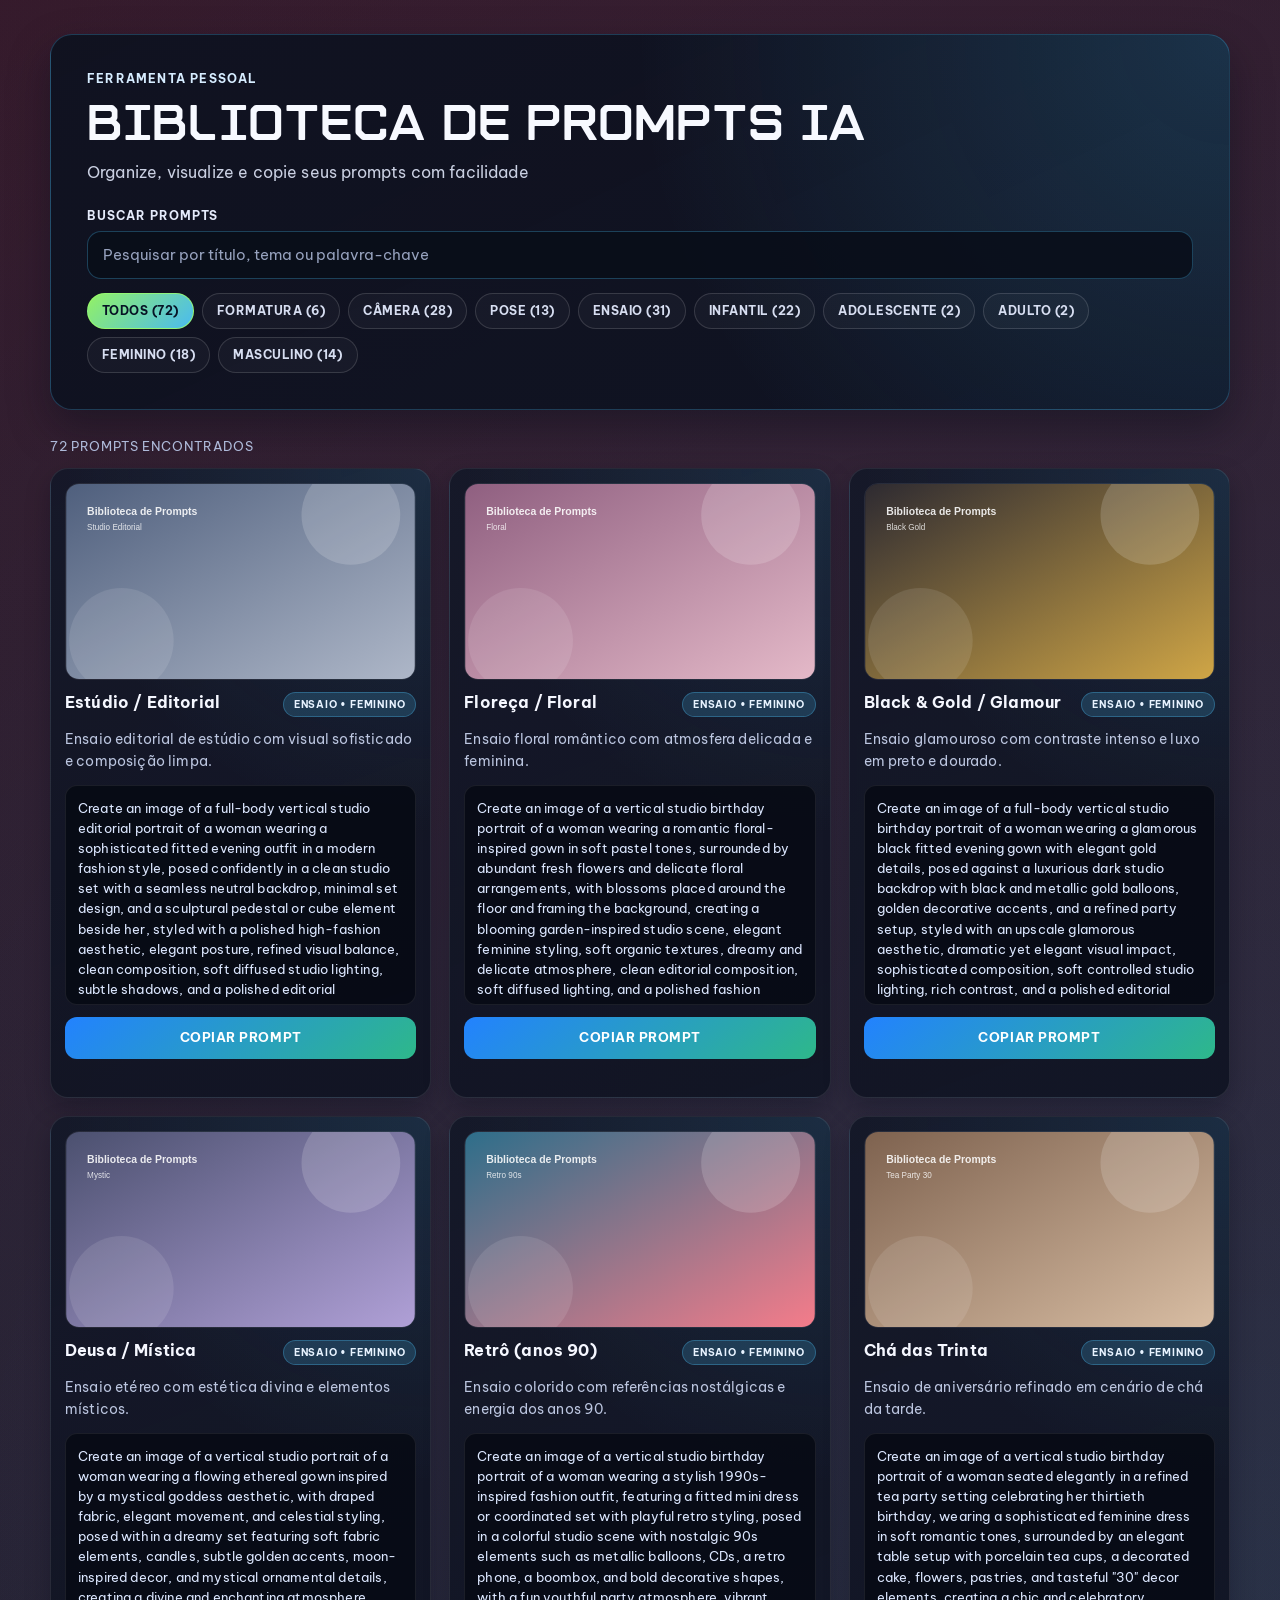
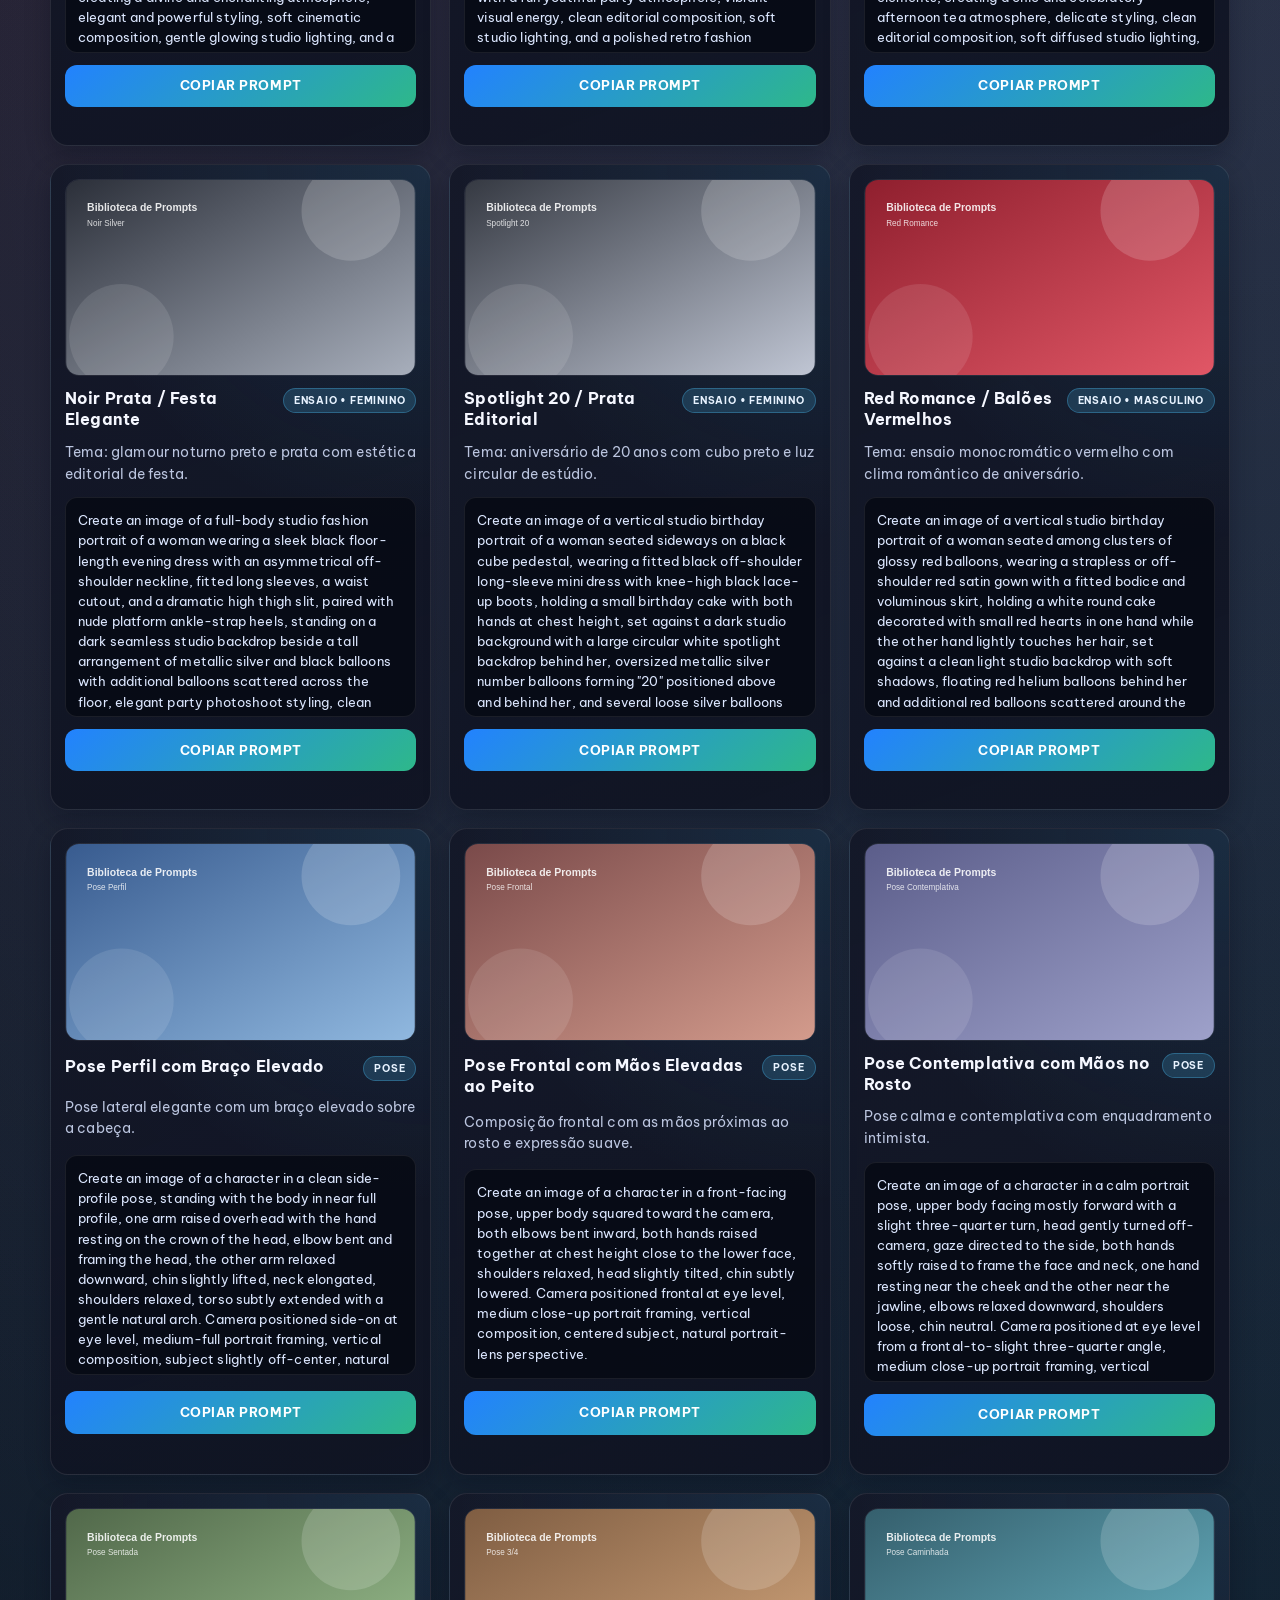
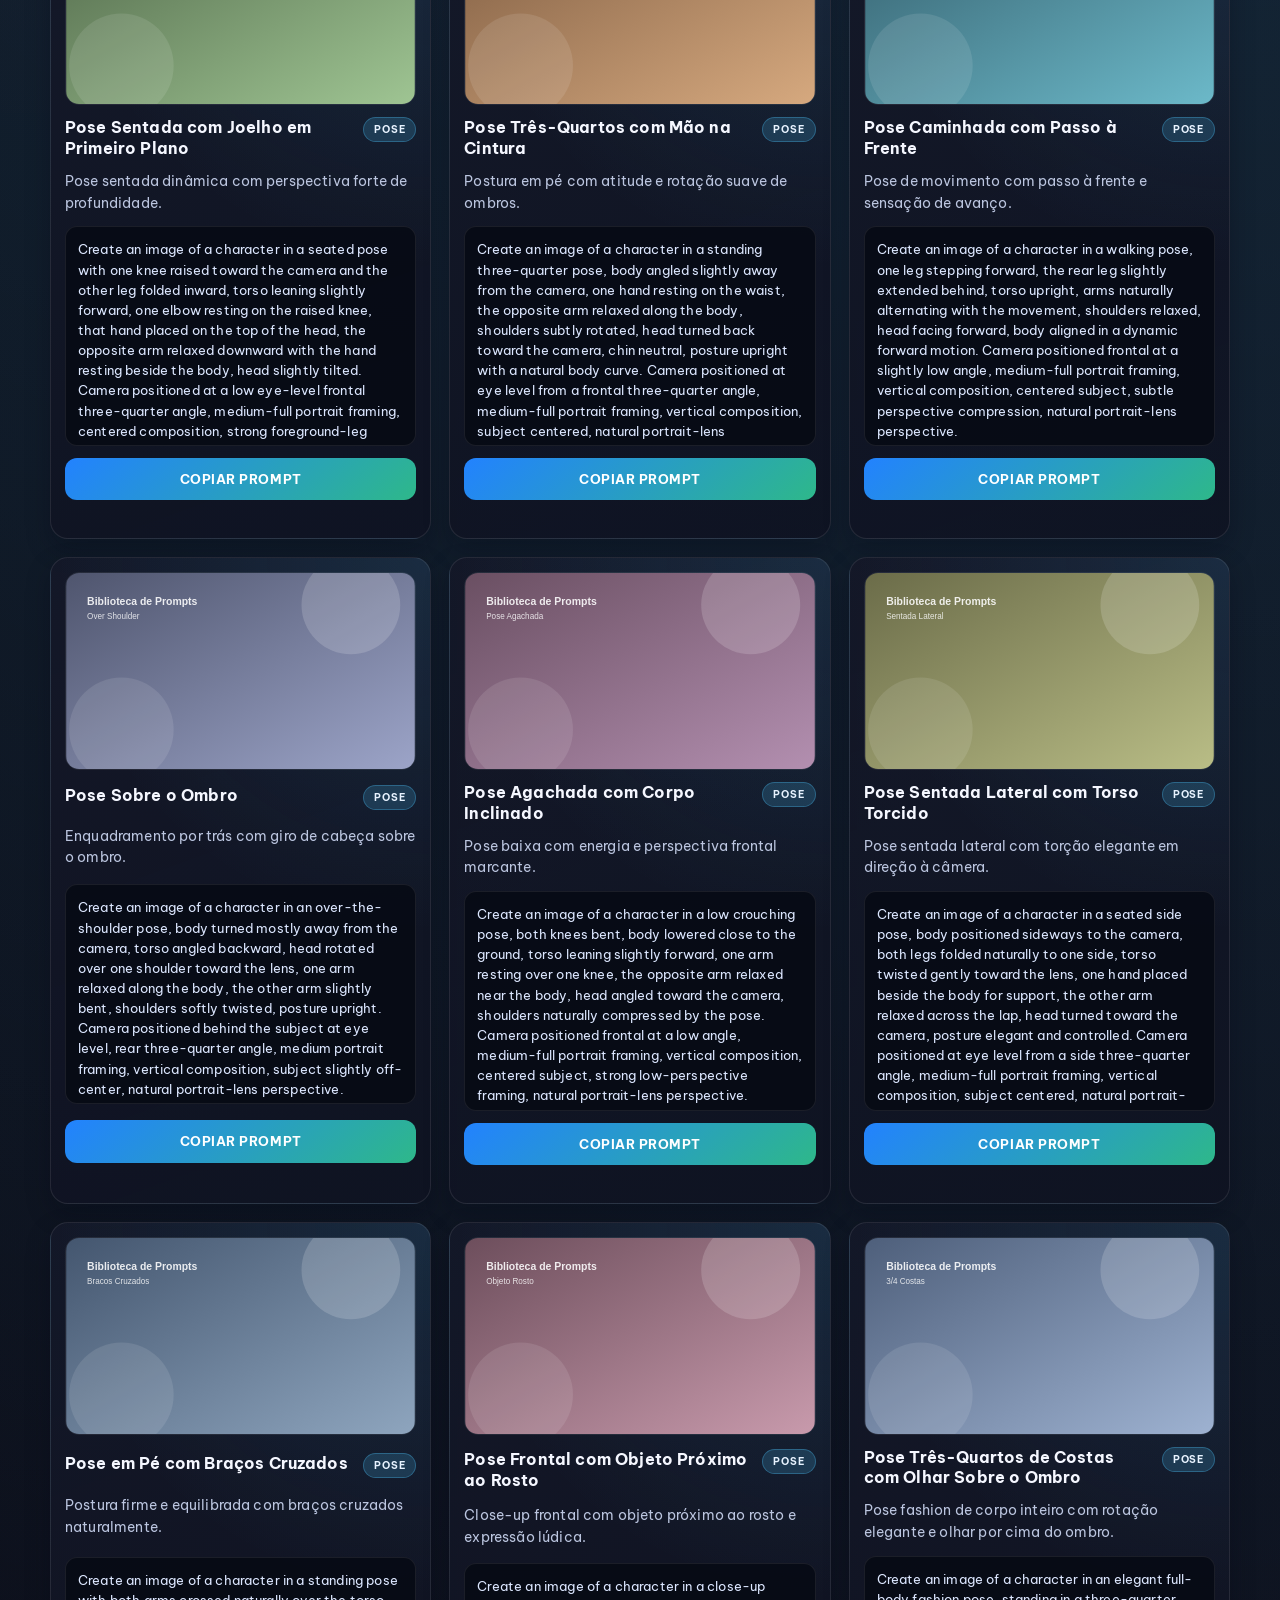
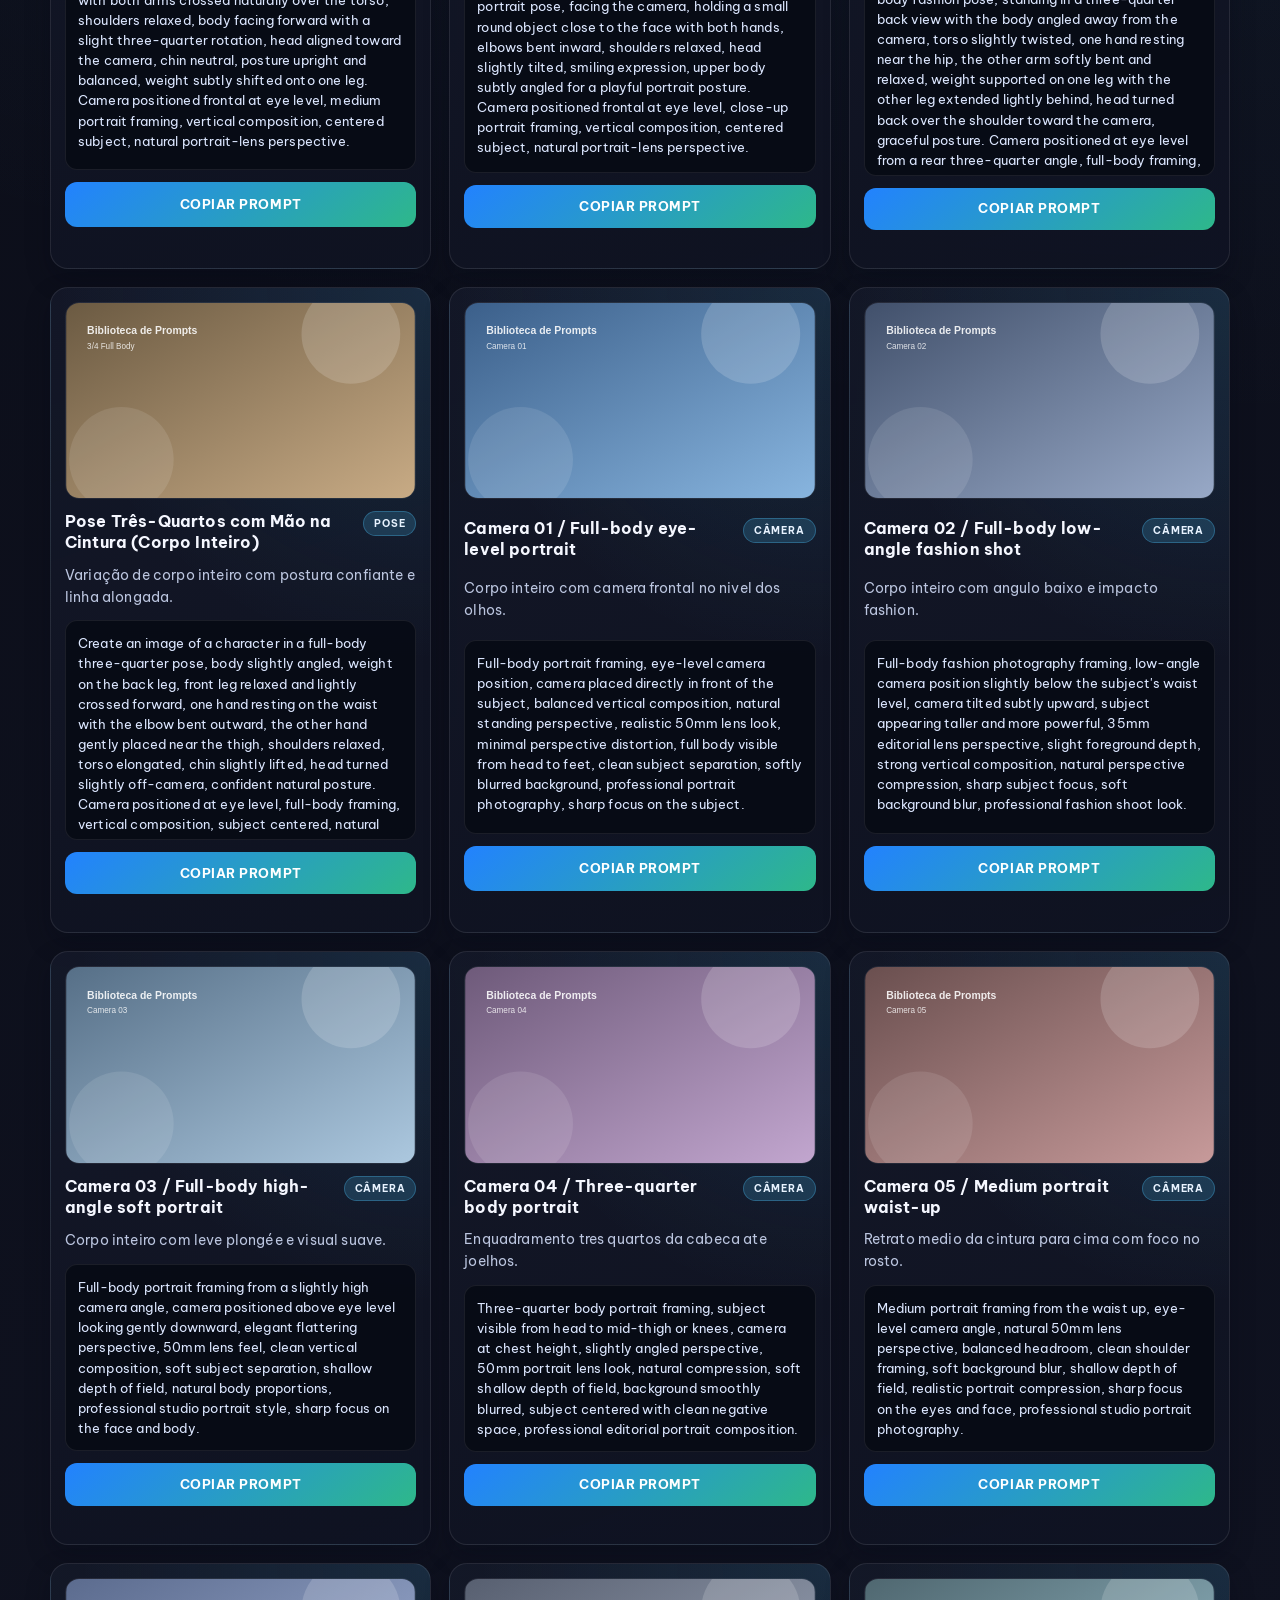
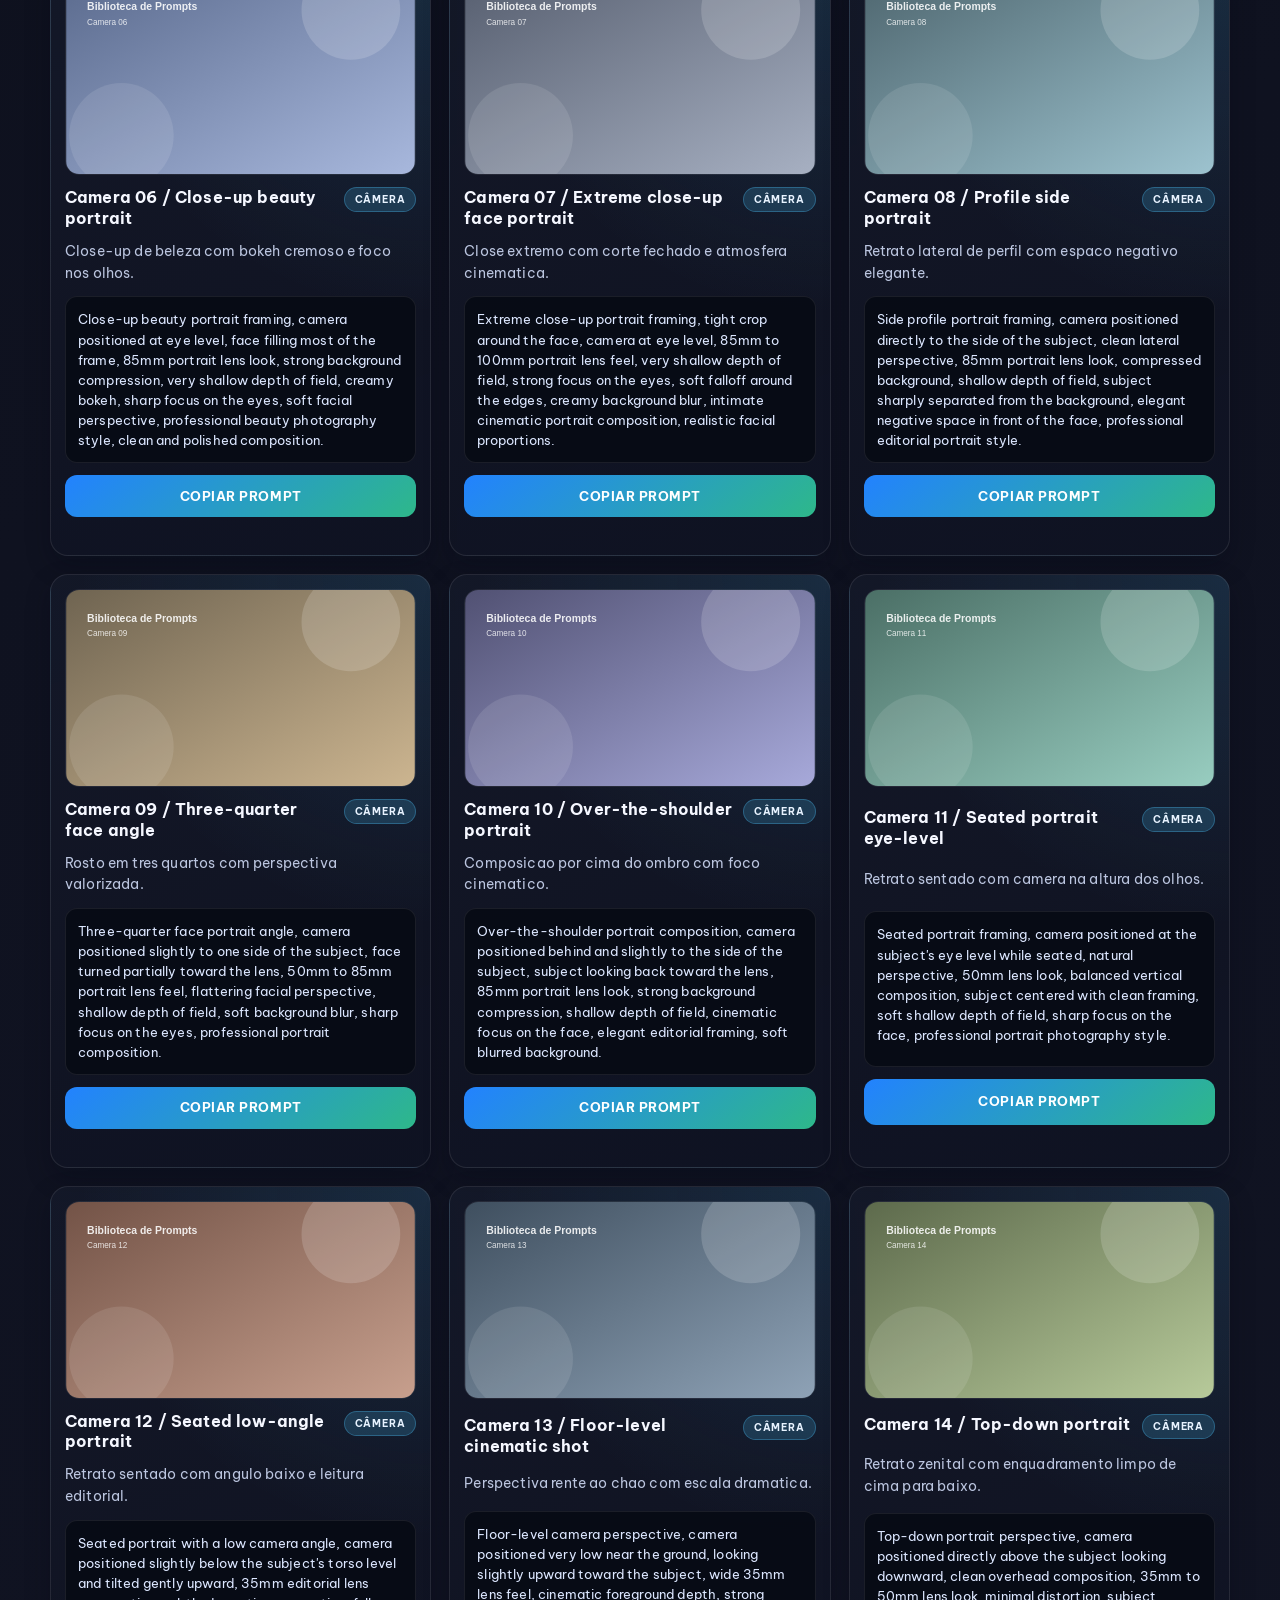
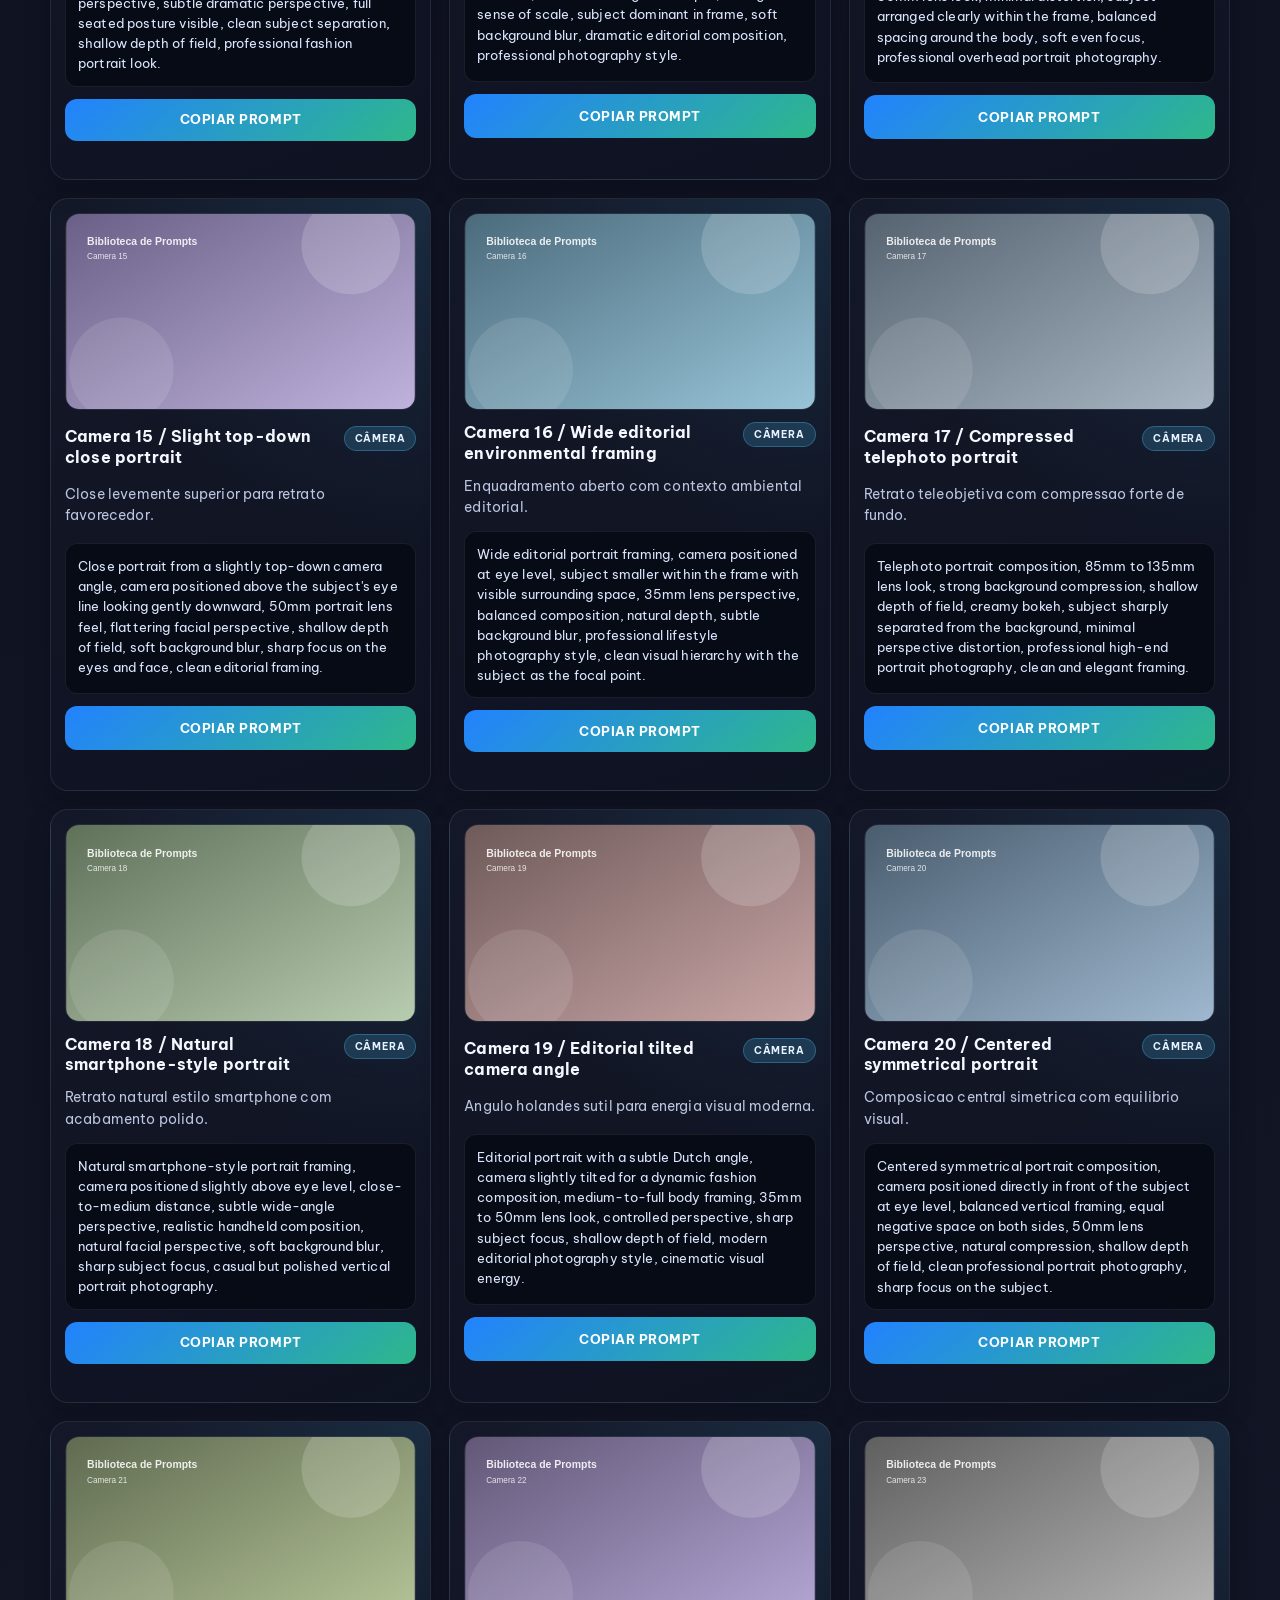
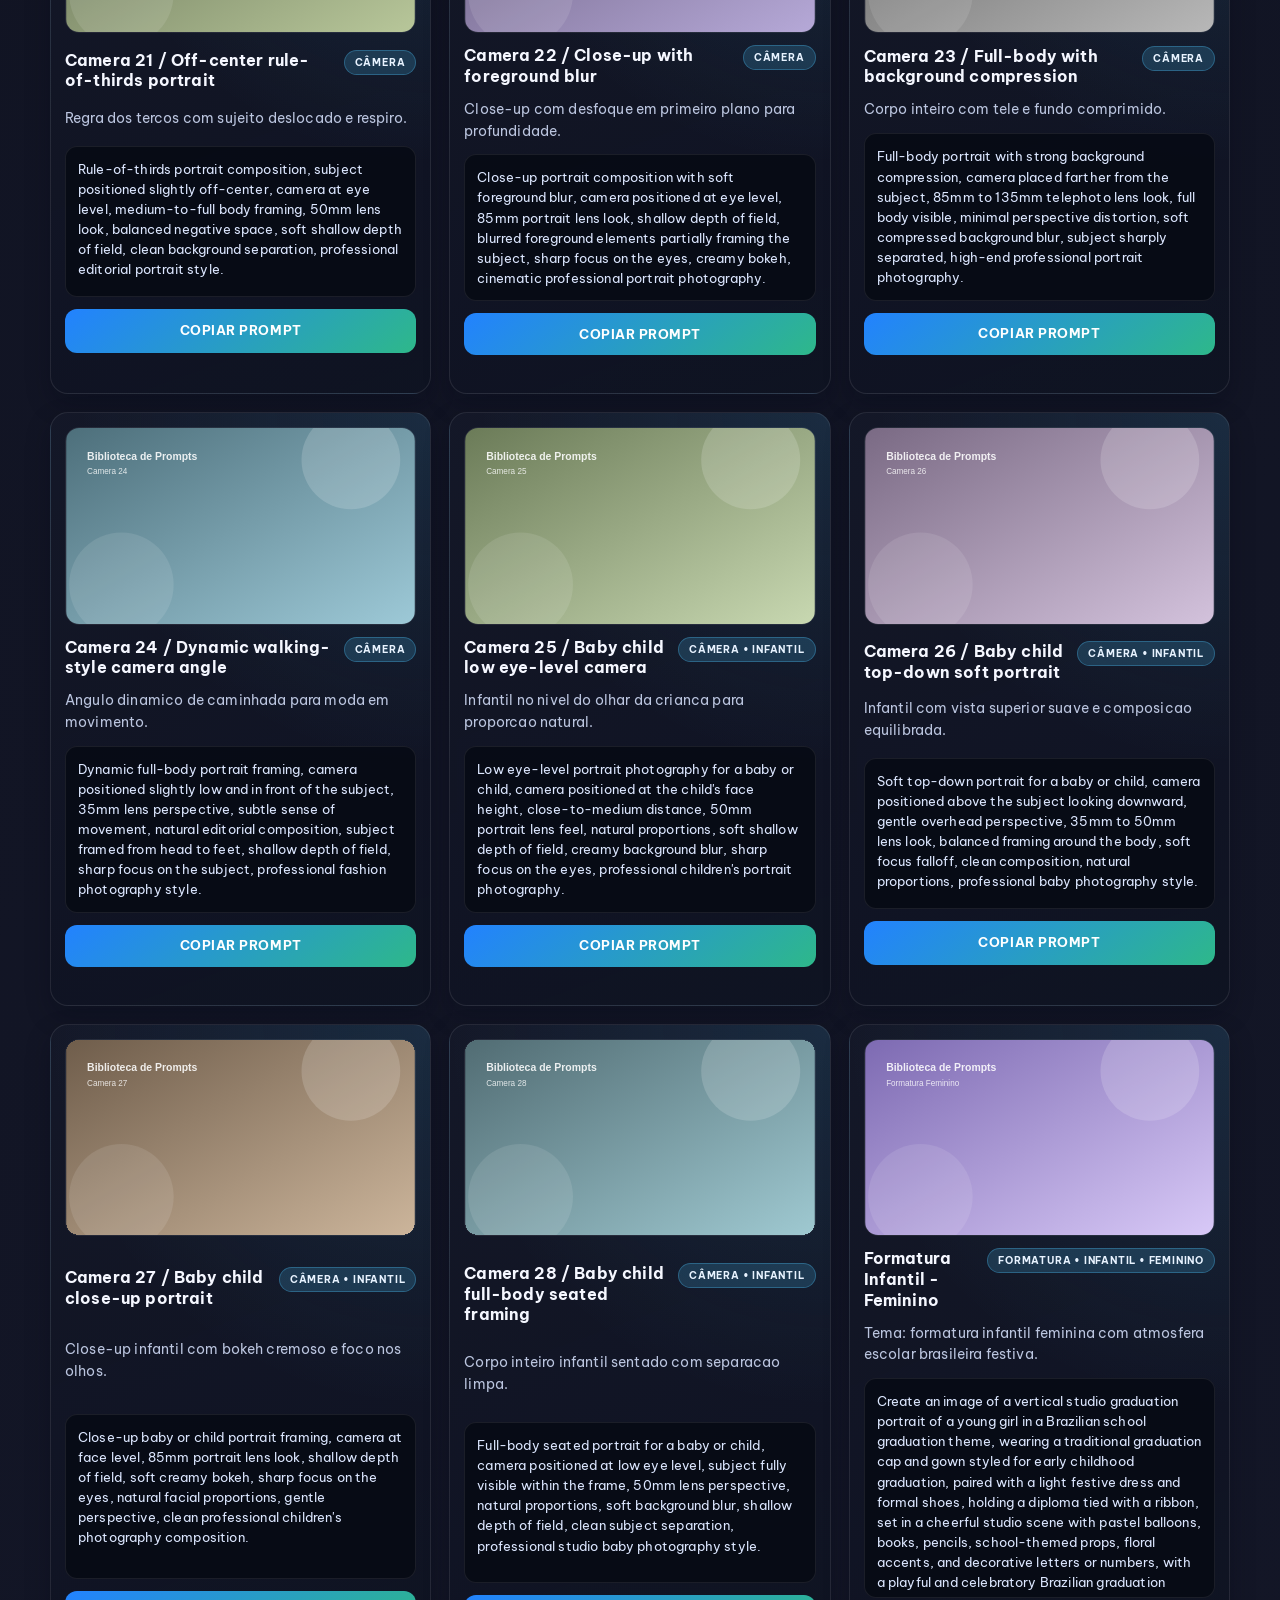
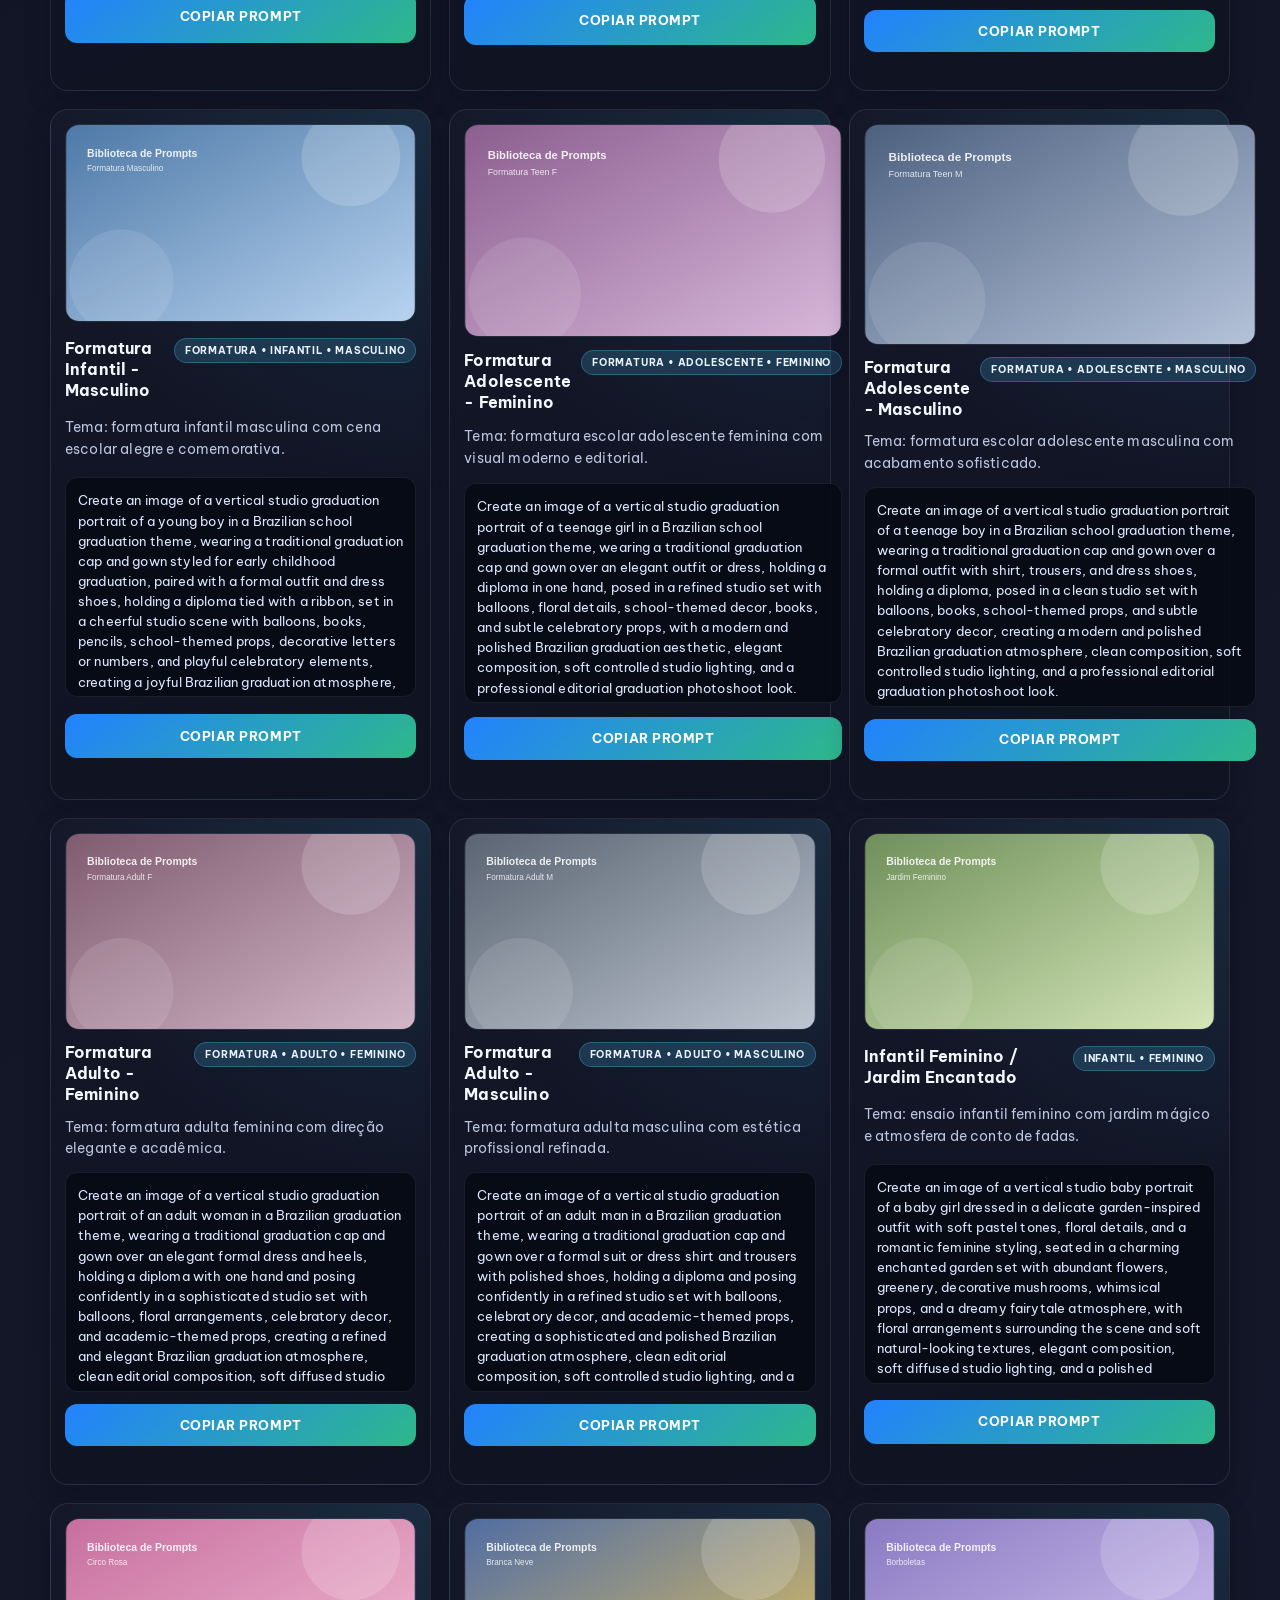
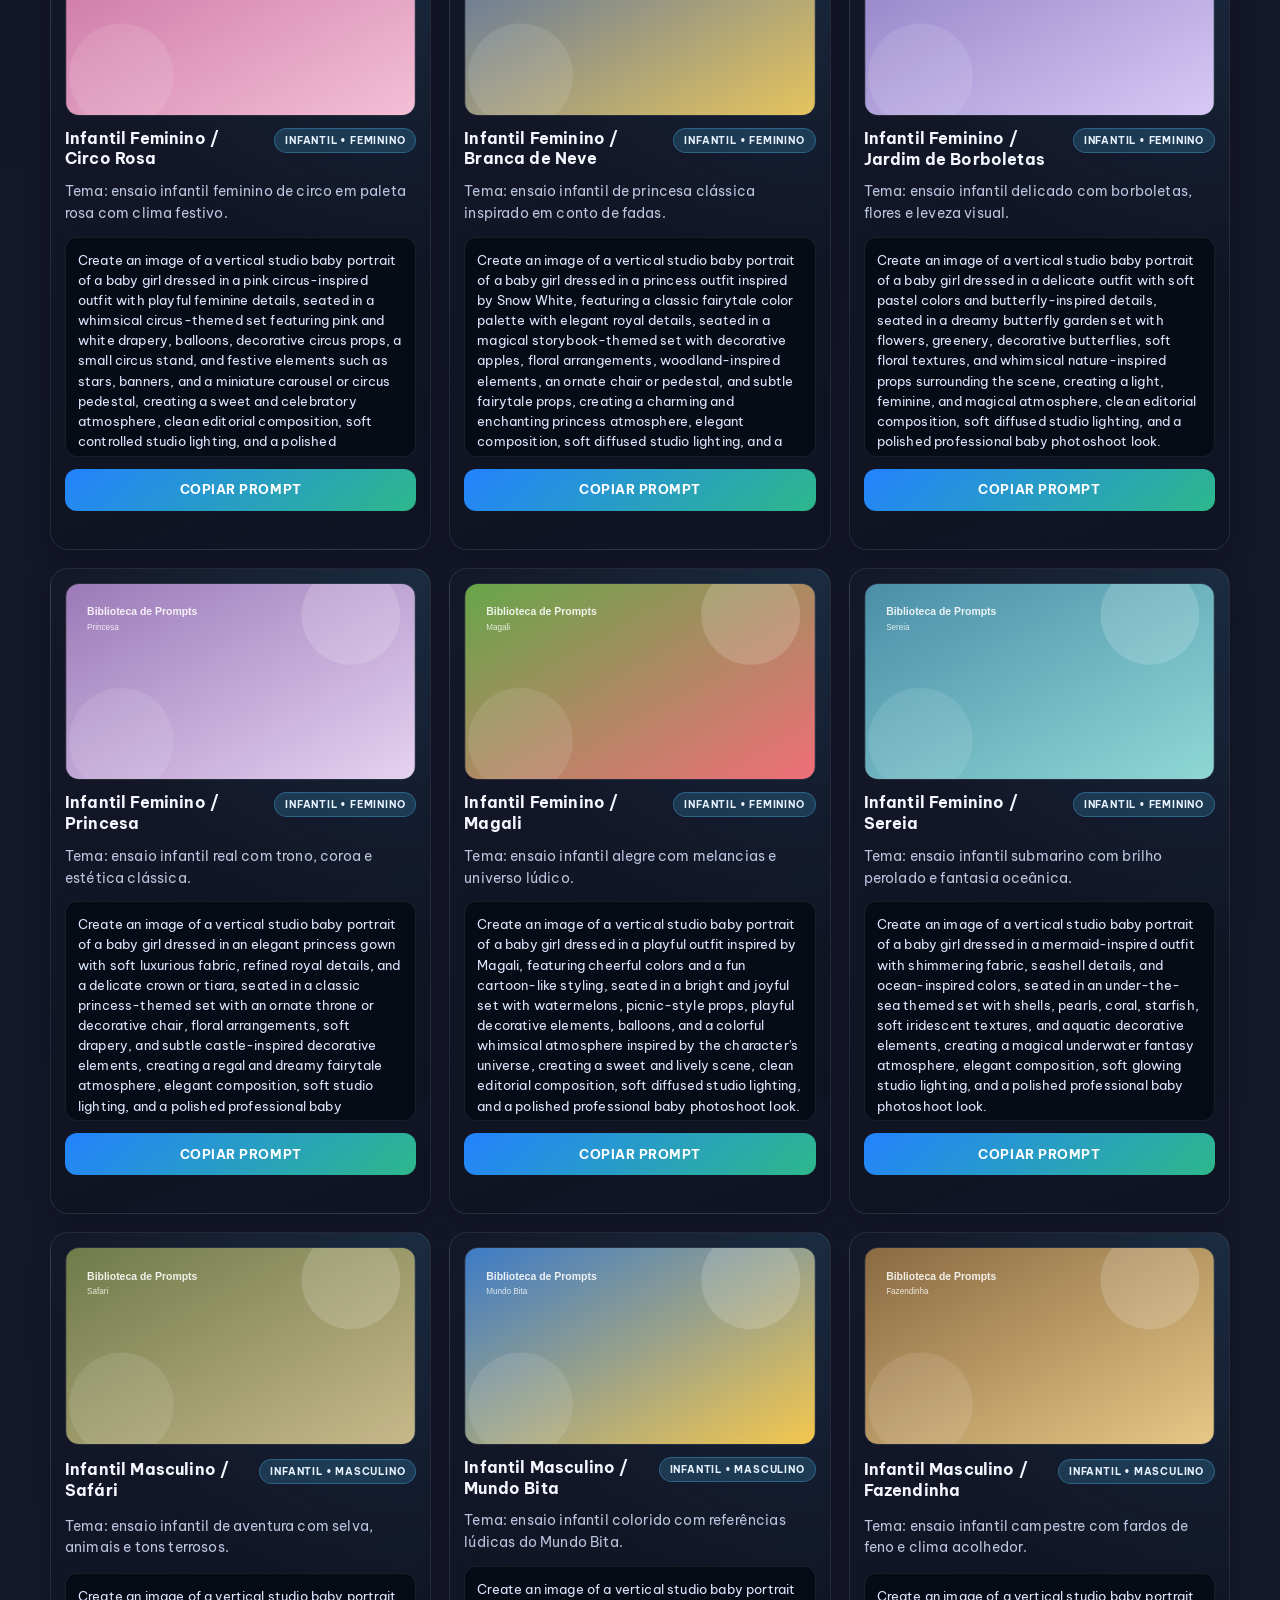
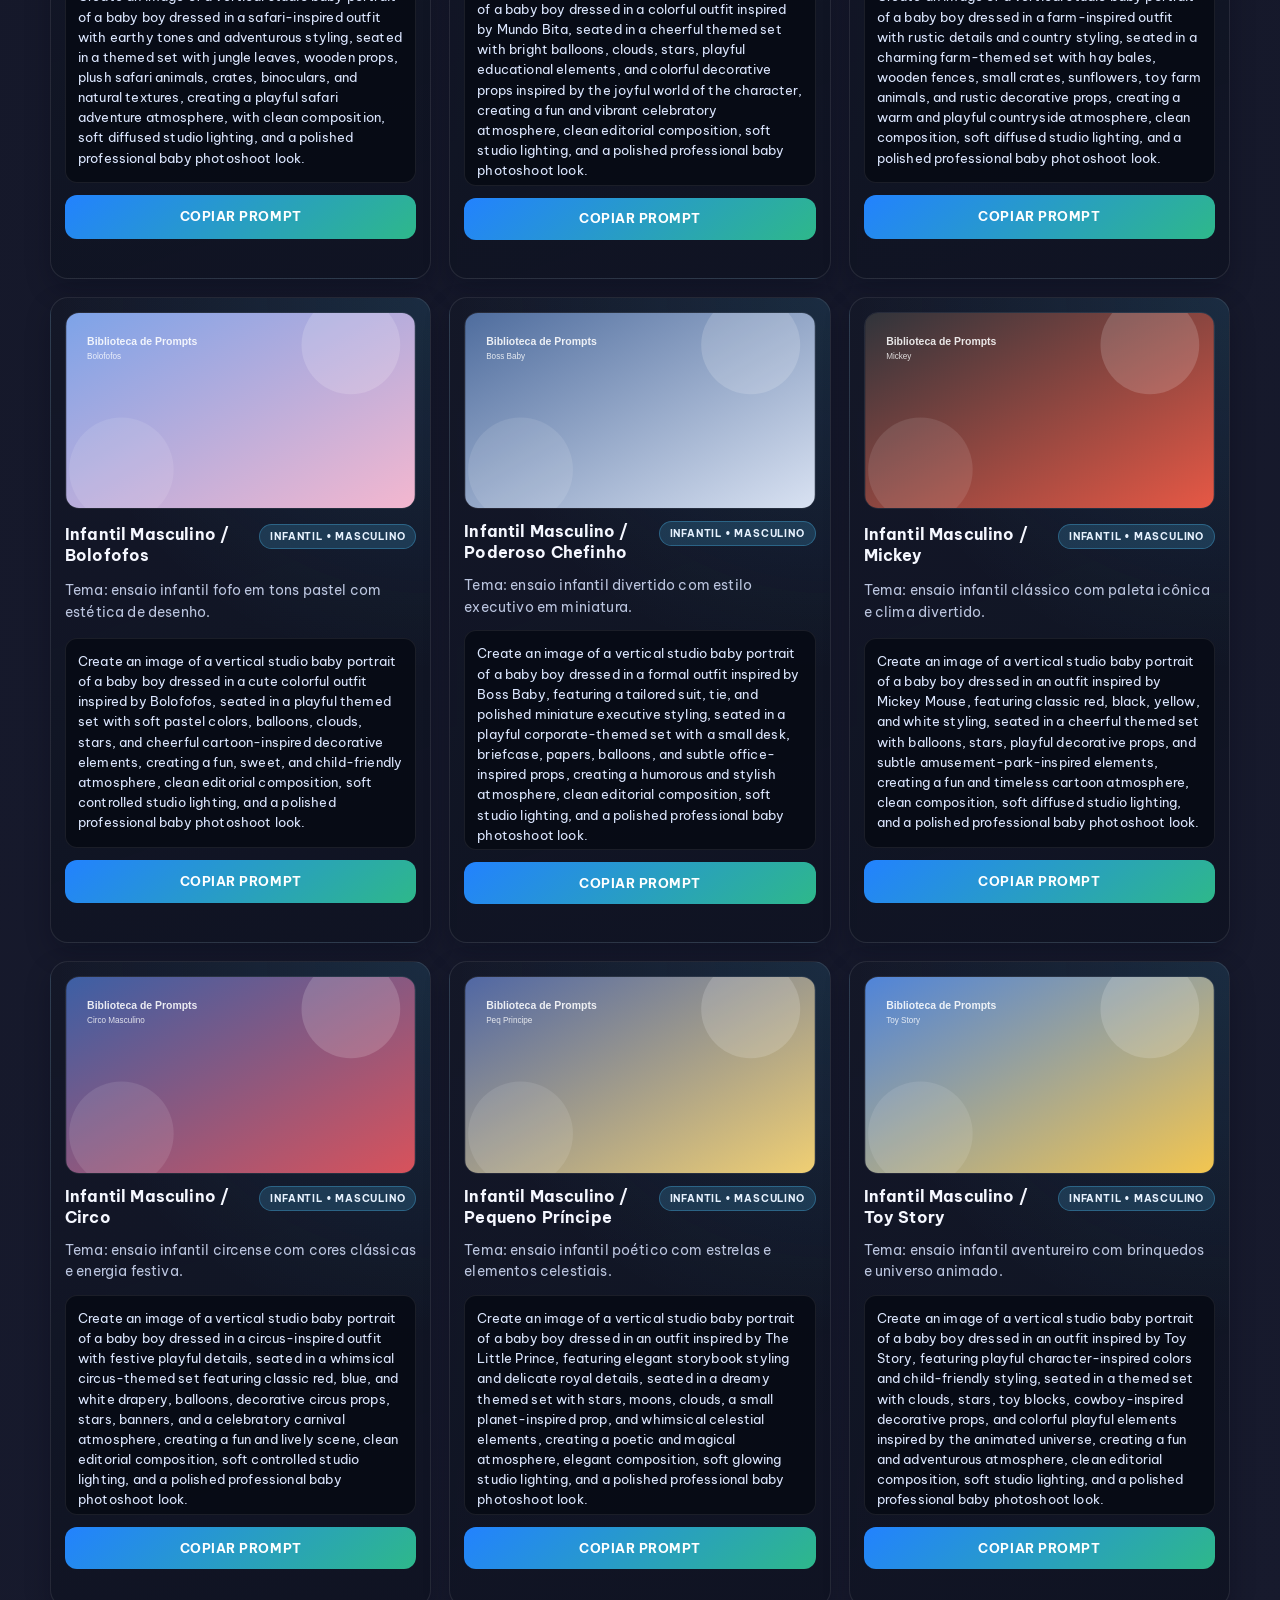
==== biblioteca-prompts.html @ 22a12150 "Atualização do site" ====
﻿<!doctype html>
<html lang="pt-BR">
<head>
  <meta charset="utf-8">
  <meta name="viewport" content="width=device-width, initial-scale=1">
  <title>Biblioteca de Prompts IA</title>
  <meta
    name="description"
    content="Biblioteca pessoal para organizar, visualizar e copiar prompts de IA com busca e filtros por tema.">
  <link rel="stylesheet" href="./assets/css/styles.css">
  <link rel="stylesheet" href="./assets/css/prompts-library.css">
</head>
<body>
  <div class="page-noise" aria-hidden="true"></div>

  <main class="prompt-library-page">
    <header class="prompt-library-hero" aria-labelledby="library-title">
      <p class="prompt-library-kicker">Ferramenta Pessoal</p>
      <h1 id="library-title">Biblioteca de Prompts IA</h1>
      <p class="prompt-library-subtitle">Organize, visualize e copie seus prompts com facilidade</p>

      <div class="prompt-library-toolbar" role="search">
        <label for="promptSearch" class="prompt-search-field">
          <span class="prompt-search-label">Buscar prompts</span>
          <input
            id="promptSearch"
            name="promptSearch"
            type="search"
            placeholder="Pesquisar por título, tema ou palavra-chave"
            autocomplete="off">
        </label>

        <div class="prompt-filter-group" id="promptFilters" aria-label="Filtros por tema"></div>
      </div>
    </header>

    <section class="prompt-library-content" aria-live="polite">
      <div class="prompt-library-meta">
        <p id="promptCount" class="prompt-count">0 prompts encontrados</p>
      </div>

      <div class="prompt-grid" id="promptGrid"></div>

      <div id="emptyState" class="prompt-empty" hidden>
        <h2>Nenhum prompt encontrado</h2>
        <p>Tente outro termo de busca ou selecione um tema diferente.</p>
      </div>
    </section>
  </main>

  <script src="./assets/js/prompts-library.js" defer></script>
</body>
</html>
---- assets/css/styles.css ----
﻿@font-face {
  font-family: "Underwave";
  src: url("../fonts/3ebfaf1c4dcf4f3b0255.3a56dbb96ab7.ttf") format("truetype");
  font-display: swap;
}

@font-face {
  font-family: "Be Vietnam Pro";
  src: url("../fonts/b21a8376d942833de6fc.91f7ad7162e8.woff2") format("woff2");
  font-weight: 400;
  font-style: normal;
  font-display: swap;
}

@font-face {
  font-family: "Be Vietnam Pro";
  src: url("../fonts/067e5dad13c9184c2ba1.c0d25ced7cb5.woff2") format("woff2");
  font-weight: 700;
  font-style: normal;
  font-display: swap;
}

:root {
  --bg-0: #06070d;
  --bg-1: #0f1220;
  --bg-2: #171a2d;
  --hero-overlay-solid: #171a2d;
  --surface: #121522;
  --surface-soft: #1b2033;
  --line: #2a2f45;
  --text: #f2f3fb;
  --text-soft: #c0c4d7;
  --brand: #fa1e4e;
  --brand-soft: #ff5f86;
  --brand-deep: #b40f36;
  --accent-cyan: #4ec5ff;
  --accent-lime: #9cff6a;
  --radius-sm: 10px;
  --radius-md: 14px;
  --radius-lg: 20px;
  --space-1: 8px;
  --space-2: 12px;
  --space-3: 16px;
  --space-4: 24px;
  --space-5: 32px;
  --space-6: 48px;
  --space-7: 64px;
  --shadow-brand: 0 0 24px rgba(250, 30, 78, 0.25);
  --shadow-soft: 0 8px 28px rgba(0, 0, 0, 0.3);
  --shadow-card: 0 12px 28px rgba(3, 6, 18, 0.34);
  --container-max: 1120px;
  --container-padding-inline: clamp(16px, 3.8vw, 32px);
  --hero-spin-scale: 1.179;
  --hero-screen-opacity: 0.88;
}

*,
*::before,
*::after {
  box-sizing: border-box;
}

html,
body {
  margin: 0;
  padding: 0;
  min-height: 100%;
}

body {
  font-family: "Be Vietnam Pro", sans-serif;
  color: var(--text);
  background:
    radial-gradient(circle at 8% -10%, rgba(250, 30, 78, 0.25), transparent 28%),
    radial-gradient(circle at 95% 10%, rgba(78, 197, 255, 0.22), transparent 25%),
    linear-gradient(160deg, var(--bg-0), var(--bg-1) 42%, var(--bg-2));
  letter-spacing: 0.01em;
  overflow-x: clip;
}

img {
  display: block;
  max-width: 100%;
  height: auto;
}

.page-noise {
  position: fixed;
  inset: 0;
  pointer-events: none;
  background-image: radial-gradient(rgba(255, 255, 255, 0.06) 0.75px, transparent 0.75px);
  background-size: 3px 3px;
  opacity: 0.08;
  z-index: -1;
}

.lp-page {
  width: min(var(--container-max), calc(100% - (var(--container-padding-inline) * 2)));
  margin: 0 auto;
  padding: var(--space-4) 0 var(--space-7);
}

.motion-section {
  position: relative;
  margin-top: var(--space-4);
  min-height: min(100svh, 880px);
  padding-inline: clamp(20px, 2.8vw, 30px);
  padding-bottom: clamp(20px, 2.8vw, 30px);
  padding-top: clamp(34px, 4.6vw, 54px);
  border: 1px solid var(--line);
  border-radius: var(--radius-lg);
  overflow: clip;
}

.motion-section.is-scene-active,
.motion-section.is-scene-near {
  will-change: transform, opacity;
}

.lp-section-pain.is-scene-active .pain-card,
.lp-section-pain.is-scene-near .pain-card,
.lp-section-promise.is-scene-active .promise-card,
.lp-section-promise.is-scene-near .promise-card {
  will-change: transform, opacity;
}

.lp-hero {
  margin-top: clamp(14px, 2.2vw, 24px);
  padding-top: clamp(28px, 4.2vw, 56px);
  padding-bottom: clamp(8px, 1.4vw, 16px);
  background: #000;
  border-color: rgba(78, 197, 255, 0.24);
  box-shadow: var(--shadow-soft);
  isolation: isolate;
}

.hero-bg-layer,
.hero-overlay-layer {
  position: absolute;
  inset: 0;
  border-radius: inherit;
}

.hero-bg-layer {
  z-index: 1;
  display: flex;
  align-items: center;
  justify-content: flex-end;
  padding-right: 0;
  overflow: hidden;
}

.hero-overlay-layer {
  z-index: 2;
  pointer-events: none;
  background: linear-gradient(
    90deg,
    var(--hero-overlay-solid) 0%,
    rgba(23, 26, 45, 0.96) 21%,
    rgba(23, 26, 45, 0.8) 43%,
    rgba(23, 26, 45, 0.46) 66%,
    rgba(23, 26, 45, 0) 100%
  );
}

/* Seção 2 sem "container quadrado": usa apenas o fundo global da página */
.lp-section-pain {
  --pain-content-max: 980px;
  margin-top: clamp(12px, 1.8vw, 20px);
  border: 0;
  border-radius: 0;
  background: transparent;
  box-shadow: none;
  overflow: visible;
  min-height: clamp(680px, 96svh, 920px);
  padding-top: clamp(78px, 13.5vh, 164px);
  padding-bottom: clamp(40px, 6.8vh, 84px);
  align-content: center;
  justify-items: center;
  contain: paint;
}

.lp-section-pain .section-head,
.lp-section-pain .pain-grid,
.lp-section-pain .pain-quote,
.lp-section-pain .pain-cta {
  width: min(100%, var(--pain-content-max));
  margin-inline: auto;
}

.lp-section-pain.section-layout {
  gap: clamp(26px, 3.2vw, 42px);
}

.lp-section-promise {
  --promise-content-max: 980px;
  border: 0;
  border-radius: 0;
  background: transparent;
  box-shadow: none;
  overflow: visible;
  min-height: clamp(680px, 94svh, 900px);
  padding-top: clamp(82px, 13.5vh, 146px);
  padding-bottom: clamp(34px, 5.8vh, 72px);
  align-content: center;
  justify-items: center;
  contain: paint;
}

.lp-section-promise .section-head,
.lp-section-promise .promise-grid,
.lp-section-promise .promise-highlight,
.lp-section-promise .promise-cta {
  width: min(100%, var(--promise-content-max));
  margin-inline: auto;
}

.lp-section-promise .section-head {
  max-width: none;
  border-bottom: 0;
  padding-bottom: clamp(12px, 1.9vw, 20px);
}

.lp-section-promise .section-divider {
  width: min(100%, 520px);
}

.promise-grid {
  display: grid;
  gap: clamp(12px, 1.6vw, 18px);
  margin: 0;
}

.promise-grid.is-orbit-ready {
  position: relative;
  display: block;
  overflow: visible;
}

.promise-grid.is-orbit-ready .promise-card {
  position: absolute;
  top: 0;
  left: 0;
  margin: 0;
}

.promise-card {
  display: grid;
  gap: 8px;
  padding: clamp(14px, 2vw, 18px);
}

.promise-card h3 {
  margin: 0;
  color: #ffe2ea;
  font-size: 14px;
  letter-spacing: 0.06em;
  text-transform: uppercase;
}

.promise-card p {
  margin: 0;
  color: #d3d9ea;
  font-size: 14px;
  line-height: 1.55;
}

.promise-highlight {
  margin: 0;
  border: 1px solid rgba(78, 197, 255, 0.24);
  border-radius: 16px;
  padding: clamp(14px, 2.2vw, 20px);
  background:
    radial-gradient(circle at 10% -20%, rgba(78, 197, 255, 0.18), transparent 58%),
    linear-gradient(160deg, rgba(21, 29, 48, 0.96), rgba(13, 18, 33, 0.9));
  box-shadow: 0 14px 30px rgba(2, 8, 18, 0.42);
}

.promise-highlight-kicker {
  margin: 0 0 6px;
  color: #dff0ff;
  font-size: 11px;
  letter-spacing: 0.1em;
  text-transform: uppercase;
  font-weight: 700;
}

.promise-highlight-text {
  margin: 0;
  color: #e7efff;
  font-size: 14px;
  line-height: 1.55;
}

.hero-layout {
  position: relative;
  z-index: 3;
  display: flex;
  align-items: center;
  min-height: clamp(470px, 72svh, 700px);
  pointer-events: none;
}

.hero-content {
  position: relative;
  z-index: 1;
  display: grid;
  gap: clamp(8px, 1vw, 14px);
  padding-top: clamp(6px, 1.2vh, 14px);
  width: min(58ch, 100%);
  pointer-events: auto;
}

.kicker,
.hero-kicker {
  margin: 0;
  color: var(--brand-soft);
  font-size: 12px;
  text-transform: uppercase;
  letter-spacing: 0.16em;
  font-weight: 700;
}

.hero-content h1 {
  margin: 0 0 2px;
  max-width: 16ch;
  font-family: "Underwave", sans-serif;
  font-size: clamp(1.8rem, 5vw, 3.15rem);
  line-height: 0.94;
  text-transform: uppercase;
  color: var(--brand);
  text-shadow: 0 0 14px rgba(250, 30, 78, 0.24);
}

.motion-pending .hero-title {
  opacity: 0;
  transform: translate3d(0, 40px, 0);
}

.motion-pending .hero-lead {
  opacity: 0;
  transform: translate3d(0, 34px, 0);
}

.motion-pending .hero-cta {
  opacity: 0;
  transform: translate3d(0, 28px, 0) scale(0.96);
}

.hero-lead {
  margin: 2px 0 0;
  max-width: 54ch;
  color: var(--text-soft);
  font-size: 0.95rem;
  line-height: 1.55;
}

.hero-benefits {
  margin: clamp(6px, 1.1vw, 12px) auto 0;
  padding: 0;
  width: min(54ch, 100%);
  list-style: none;
  display: flex;
  flex-wrap: wrap;
  gap: 10px;
  justify-content: center;
}

.card,
.pain-card {
  border: 1px solid var(--line);
  border-radius: 16px;
  padding: 16px;
  background:
    radial-gradient(circle at 100% 0%, rgba(250, 30, 78, 0.12), transparent 58%),
    linear-gradient(180deg, #14192b, #101526);
  box-shadow: var(--shadow-card);
}

.benefit-tooltip {
  position: relative;
  display: inline-flex;
  align-items: center;
}

.badge-btn {
  appearance: none;
  cursor: pointer;
  background: transparent;
  line-height: 1;
  transition: transform 180ms ease, filter 180ms ease;
}

.badge-btn:hover,
.badge-btn:focus-visible {
  transform: translateY(-1px);
  filter: brightness(1.06);
}

.badge-btn:focus-visible {
  outline: 2px solid rgba(78, 197, 255, 0.4);
  outline-offset: 2px;
}

.badge {
  display: inline-flex;
  width: fit-content;
  padding: 5px 10px;
  border-radius: 999px;
  font-size: 11px;
  font-weight: 700;
  letter-spacing: 0.08em;
  text-transform: uppercase;
  border: 1px solid var(--line);
  color: var(--text-soft);
  background: rgba(255, 255, 255, 0.03);
  transition: transform 180ms ease, border-color 180ms ease, background 180ms ease, color 180ms ease;
}

.badge-live {
  --badge-hover-color: #ffdce6;
  --badge-hover-border: rgba(255, 95, 134, 0.45);
  --badge-hover-bg: rgba(250, 30, 78, 0.2);
}

.badge-labs {
  --badge-hover-color: #e4f8ff;
  --badge-hover-border: rgba(78, 197, 255, 0.4);
  --badge-hover-bg: rgba(78, 197, 255, 0.18);
}

.badge-safe {
  --badge-hover-color: #efffe4;
  --badge-hover-border: rgba(156, 255, 106, 0.45);
  --badge-hover-bg: rgba(156, 255, 106, 0.2);
}

.benefit-tooltip:is(:hover, :focus-within) .badge {
  color: var(--badge-hover-color, var(--text));
  border-color: var(--badge-hover-border, var(--line));
  background: var(--badge-hover-bg, rgba(255, 255, 255, 0.06));
}

.benefit-text {
  margin: 0;
  position: absolute;
  left: 0;
  top: calc(100% + 10px);
  width: min(290px, 76vw);
  padding: 10px 12px;
  border: 1px solid var(--line);
  border-radius: var(--radius-sm);
  color: var(--text-soft);
  font-size: 13px;
  line-height: 1.45;
  background: rgba(12, 16, 28, 0.97);
  box-shadow: var(--shadow-soft);
  opacity: 0;
  transform: translateY(8px);
  pointer-events: none;
  z-index: 8;
  transition: opacity 220ms ease, transform 220ms ease;
}

.benefit-tooltip:hover .benefit-text,
.benefit-tooltip:focus-within .benefit-text {
  opacity: 1;
  transform: translateY(0);
}

.hero-visual {
  position: relative;
  z-index: 0;
  margin: 0;
  width: min(56vw, 620px);
  min-height: clamp(360px, 58vw, 680px);
  display: flex;
  align-items: center;
  justify-content: flex-end;
  cursor: grab;
  touch-action: none;
  user-select: none;
  border: 0;
  border-radius: 0;
  background: transparent;
  overflow: visible;
  contain: paint;
}

.hero-visual.dragging {
  cursor: grabbing;
}

.hero-visual-media {
  position: relative;
  z-index: 1;
  width: min(100%, 560px);
  max-height: clamp(360px, 72vh, 700px);
  transform: translateZ(0) scale(var(--hero-spin-scale));
  transform-origin: 100% 50%;
  object-fit: contain;
  background: #000;
  mix-blend-mode: screen;
  opacity: var(--hero-screen-opacity);
  will-change: transform;
  backface-visibility: hidden;
  -webkit-backface-visibility: hidden;
  pointer-events: none;
  -webkit-user-drag: none;
  user-select: none;
}

.hero-spin-hint {
  margin: 0;
  position: absolute;
  right: 14px;
  bottom: 12px;
  padding: 7px 10px;
  border-radius: 999px;
  border: 1px solid rgba(78, 197, 255, 0.32);
  background: rgba(8, 11, 22, 0.76);
  color: #d6ecff;
  font-size: 10px;
  letter-spacing: 0.08em;
  text-transform: uppercase;
  font-weight: 700;
  pointer-events: none;
  opacity: 0.95;
  transform: translateY(0);
  transition: opacity 240ms ease, transform 240ms ease;
}

.hero-visual:is(:hover, :focus-visible, .is-interacted) .hero-spin-hint {
  opacity: 0;
  transform: translateY(6px);
}

.section-layout {
  display: grid;
  gap: clamp(20px, 2.8vw, 28px);
  align-content: start;
}

.section-head {
  display: grid;
  gap: 8px;
  max-width: 74ch;
  padding-bottom: 12px;
  border-bottom: 1px solid var(--line);
}

.lp-section-pain .section-head {
  max-width: none;
  border-bottom: 0;
  padding-top: clamp(24px, 5.4vh, 60px);
  padding-bottom: clamp(12px, 1.8vw, 18px);
  gap: clamp(8px, 1.1vw, 14px);
}

.section-divider {
  display: block;
  width: 100%;
  height: 1px;
  background: linear-gradient(90deg, rgba(255, 95, 134, 0.9), rgba(255, 95, 134, 0.28) 46%, rgba(78, 197, 255, 0.5));
  transform-origin: 0% 50%;
}

.lp-section-pain .section-divider {
  margin-top: 4px;
  margin-bottom: 10px;
}

.section-head h2 {
  margin: 0;
  font-family: "Underwave", sans-serif;
  font-size: clamp(1.35rem, 3.5vw, 2rem);
  letter-spacing: 0.03em;
  line-height: 1.05;
  text-transform: uppercase;
  color: #ffd7e1;
}

.section-subtitle {
  margin: 0;
  color: var(--text-soft);
  font-size: 14px;
}

.section-meta {
  margin: 0;
  color: #a8b8d5;
  font-size: 14px;
  line-height: 1.5;
  letter-spacing: 0.01em;
}

.pain-grid {
  margin: 0;
  padding: 0;
  list-style: none;
  display: grid;
  gap: 12px;
}

.pain-progress {
  margin: 2px 0 0;
  color: #a8b8d5;
  font-size: 12px;
  letter-spacing: 0.04em;
  text-transform: uppercase;
  transform-origin: 0% 50%;
}

.pain-progress-current,
.pain-progress-total {
  color: #ffffff;
  font-weight: 700;
}

.lp-section-pain .pain-grid {
  gap: clamp(12px, 1.4vw, 18px);
}

.pain-card {
  position: relative;
  display: grid;
  align-items: start;
  min-height: 0;
  padding: 12px 14px;
  overflow: hidden;
  transition: border-color 220ms ease, box-shadow 260ms ease, background 260ms ease, transform 220ms ease;
}

.pain-before {
  grid-area: 1 / 1;
  display: grid;
  gap: 6px;
  margin: 0;
  color: #ffe2ea;
  font-size: 14px;
  line-height: 1.5;
  opacity: 1;
  transform: translateY(0);
  filter: blur(0);
  transition: opacity 320ms ease, transform 380ms cubic-bezier(0.22, 1, 0.36, 1), filter 320ms ease;
}

.pain-after {
  grid-area: 1 / 1;
  display: grid;
  gap: 6px;
  margin: 0;
  color: #e9f2ff;
  font-size: 14px;
  line-height: 1.5;
  opacity: 0;
  transform: translateY(12px);
  filter: blur(2px);
  pointer-events: none;
  transition: opacity 320ms ease, transform 380ms cubic-bezier(0.22, 1, 0.36, 1), filter 320ms ease;
}

.pain-label {
  display: inline-flex;
  width: fit-content;
  align-items: center;
  padding: 3px 8px;
  border-radius: 999px;
  font-size: 10px;
  font-weight: 700;
  letter-spacing: 0.08em;
  text-transform: uppercase;
  border: 1px solid transparent;
}

.pain-label-problem {
  color: #ffd4df;
  border-color: rgba(255, 95, 134, 0.35);
  background: rgba(255, 95, 134, 0.13);
}

.pain-label-solution {
  color: #d6ffe9;
  border-color: rgba(156, 255, 106, 0.4);
  background: rgba(156, 255, 106, 0.14);
}

.pain-after small {
  display: block;
  margin-top: 6px;
  color: var(--text-soft);
  font-size: 12px;
}

.pain-card:is(:hover, :focus-visible, :focus-within, .is-active) {
  border-color: rgba(156, 255, 106, 0.58);
  box-shadow: 0 14px 30px rgba(3, 7, 18, 0.44);
  background:
    radial-gradient(circle at 100% 0%, rgba(250, 30, 78, 0.2), transparent 60%),
    linear-gradient(180deg, #171d31, #12192c);
  transform: translateY(-2px);
}

.pain-card:is(:hover, :focus-visible, :focus-within, .is-active) .pain-before {
  opacity: 0;
  transform: translateY(-10px);
  filter: blur(2px);
}

.pain-card:is(:hover, :focus-visible, :focus-within, .is-active) .pain-after {
  opacity: 1;
  transform: translateY(0);
  filter: blur(0);
}

.pain-card:focus-visible {
  outline: 2px solid rgba(78, 197, 255, 0.45);
  outline-offset: 2px;
}

.pain-quote {
  margin: 0;
  max-width: 74ch;
  padding: 14px 16px 14px 18px;
  border-left: 4px solid var(--brand);
  border-radius: 10px;
  background: rgba(250, 30, 78, 0.12);
}

.lp-section-pain .pain-quote {
  max-width: none;
}

.pain-tip-label {
  display: inline-flex;
  margin: 0 0 6px;
  color: #ffdce6;
  font-size: 11px;
  letter-spacing: 0.09em;
  text-transform: uppercase;
  font-weight: 700;
}

.pain-tip-text {
  margin: 0;
  color: #ffe6ed;
  font-size: 1rem;
  line-height: 1.6;
  font-weight: 700;
}

.cta-row {
  display: flex;
  flex-wrap: wrap;
}

.hero-cta,
.pain-cta,
.promise-cta {
  transform-origin: 50% 50%;
  will-change: transform, opacity;
}

.hero-cta {
  margin-top: clamp(16px, 2.4vw, 28px);
  width: min(54ch, 100%);
  margin-inline: auto;
}

.pain-cta {
  justify-content: center;
  margin-top: clamp(4px, 0.9vh, 10px);
}

.promise-cta {
  justify-content: center;
  margin-top: clamp(2px, 0.9vh, 10px);
}

.hero-cta .btn {
  width: 100%;
  min-height: 56px;
  padding: 14px 24px;
  font-size: 14px;
  letter-spacing: 0.06em;
}

.pain-cta .btn {
  width: 100%;
  min-height: 56px;
  padding: 14px 24px;
  font-size: 14px;
  letter-spacing: 0.06em;
}

.promise-cta .btn {
  width: min(100%, 520px);
  min-height: 56px;
  padding: 14px 24px;
  font-size: 14px;
  letter-spacing: 0.06em;
}

.btn {
  display: inline-flex;
  align-items: center;
  justify-content: center;
  border: 0;
  border-radius: 12px;
  min-height: 48px;
  padding: 12px 18px;
  font: 700 13px/1 "Be Vietnam Pro", sans-serif;
  letter-spacing: 0.05em;
  text-transform: uppercase;
  text-decoration: none;
  cursor: pointer;
  transition: transform 140ms ease, filter 140ms ease, box-shadow 140ms ease;
}

.btn:hover {
  transform: translateY(-1px);
}

.btn:focus-visible {
  outline: 3px solid rgba(250, 30, 78, 0.35);
  outline-offset: 2px;
}

.btn-primary {
  color: #ffffff;
  background: linear-gradient(140deg, var(--brand), var(--brand-deep));
  box-shadow: var(--shadow-brand);
}

.lp-hero .btn-primary {
  background: linear-gradient(145deg, #fa2c5a, #d81a45);
}

.anchor-target {
  display: block;
  width: 1px;
  height: 1px;
}

@media (min-width: 960px) {
  .hero-benefits {
    max-width: 95%;
  }

  .pain-grid {
    grid-template-columns: repeat(2, minmax(0, 1fr));
  }

  .promise-grid {
    grid-template-columns: repeat(2, minmax(0, 1fr));
  }
}

@media (max-width: 1024px) {
  .lp-page {
    width: calc(100% - 28px);
    padding-bottom: var(--space-6);
  }

  .motion-section {
    padding: clamp(16px, 2.6vw, 24px);
  }

  .hero-layout {
    min-height: clamp(440px, 70svh, 620px);
  }

  .hero-content {
    width: min(60ch, 100%);
  }

  .hero-content h1 {
    max-width: 17ch;
  }

  .hero-visual {
    width: min(58vw, 560px);
  }

  .hero-visual-media {
    width: min(100%, 520px);
  }
}

@media (max-width: 780px) {
  .lp-page {
    width: calc(100% - 20px);
    padding-top: 14px;
  }

  .motion-section {
    margin-top: 20px;
    min-height: auto;
    padding-inline: 16px;
    padding-bottom: 16px;
    padding-top: 24px;
  }

  .lp-section-pain {
    min-height: clamp(620px, 92svh, 780px);
    padding-top: clamp(54px, 12.2vh, 100px);
    padding-bottom: clamp(28px, 6.6vh, 50px);
    align-content: center;
  }

  .lp-section-promise {
    min-height: clamp(620px, 90svh, 760px);
    padding-top: clamp(64px, 15vh, 108px);
    padding-bottom: clamp(24px, 5.8vh, 44px);
  }

  .lp-hero {
    margin-top: 12px;
    padding-top: clamp(20px, 6.5vw, 34px);
    padding-bottom: clamp(6px, 2vw, 10px);
  }

  .hero-layout {
    min-height: clamp(420px, 70svh, 580px);
  }

  .hero-bg-layer {
    justify-content: flex-end;
    padding-right: 0;
  }

  .hero-overlay-layer {
    background: linear-gradient(
      180deg,
      rgba(23, 26, 45, 0.94) 0%,
      rgba(23, 26, 45, 0.72) 28%,
      rgba(23, 26, 45, 0.38) 58%,
      rgba(23, 26, 45, 0.16) 78%,
      rgba(23, 26, 45, 0.03) 100%
    );
  }

  .hero-visual {
    width: min(94vw, 480px);
    min-height: clamp(270px, 64vw, 460px);
    justify-content: flex-end;
  }

  .hero-visual-media {
    width: min(100%, 450px);
    max-height: clamp(280px, 74vw, 500px);
  }

  .hero-content {
    width: min(100%, 54ch);
  }

  .hero-cta {
    margin-top: clamp(14px, 4.2vw, 20px);
  }

  .btn {
    width: 100%;
  }
}

@media (max-width: 640px) {
  .lp-page {
    width: calc(100% - 16px);
    padding: 10px 0 var(--space-6);
  }

  .motion-section {
    padding-inline: 14px;
    padding-bottom: 14px;
    padding-top: 22px;
    border-radius: var(--radius-md);
  }

  .hero-layout {
    min-height: clamp(390px, 70svh, 520px);
    align-items: flex-start;
    padding-top: clamp(18px, 4.4vw, 28px);
  }

  .hero-content {
    gap: 10px;
    width: 100%;
  }

  .hero-content h1 {
    max-width: 14ch;
    font-size: clamp(1.55rem, 8.4vw, 2.35rem);
  }

  .hero-lead {
    max-width: 42ch;
    font-size: 0.92rem;
    line-height: 1.52;
  }

  .hero-cta {
    margin-top: clamp(16px, 4.6vw, 22px);
  }

  .hero-cta .btn {
    min-height: 52px;
    padding: 13px 18px;
    font-size: 13px;
  }

  .hero-benefits {
    margin-top: 8px;
    gap: 8px;
  }

  .badge {
    padding: 4px 8px;
    font-size: 10px;
  }

  .benefit-text {
    width: min(260px, 88vw);
    font-size: 12px;
  }

  .hero-visual {
    width: min(100vw, 440px);
    min-height: clamp(250px, 62vw, 390px);
  }

  .hero-visual-media {
    width: min(100%, 420px);
    max-height: clamp(250px, 72vw, 430px);
  }

  .section-layout {
    gap: 18px;
  }

  .section-head {
    gap: 6px;
    padding-bottom: 10px;
  }

  .section-head h2 {
    font-size: clamp(1.2rem, 6.3vw, 1.62rem);
  }

  .section-subtitle {
    font-size: 13px;
    line-height: 1.55;
  }

  .section-meta {
    font-size: 13px;
  }

  .pain-grid {
    gap: 10px;
  }

  .pain-progress {
    font-size: 11px;
  }

  .pain-card {
    padding: 10px 12px;
  }

  .pain-before,
  .pain-after {
    font-size: 13px;
    line-height: 1.45;
  }

  .pain-after small {
    font-size: 11px;
  }

  .pain-quote {
    padding: 12px 14px 12px 16px;
  }

  .pain-tip-text {
    font-size: 0.92rem;
    line-height: 1.55;
  }

  .promise-card h3 {
    font-size: 13px;
  }

  .promise-card p,
  .promise-highlight-text {
    font-size: 13px;
    line-height: 1.5;
  }
}

@media (max-width: 480px) {
  .lp-page {
    width: calc(100% - 12px);
  }

  .lp-hero {
    padding-top: clamp(18px, 7.2vw, 28px);
    padding-bottom: clamp(4px, 2.4vw, 8px);
  }

  .hero-layout {
    min-height: clamp(360px, 72svh, 470px);
  }

  .hero-content h1 {
    max-width: 13ch;
    font-size: clamp(1.42rem, 9vw, 1.95rem);
  }

  .hero-lead {
    font-size: 0.9rem;
  }

  .hero-benefits {
    column-gap: 6px;
    row-gap: 8px;
  }

  .benefit-text {
    left: auto;
    right: 0;
    width: min(240px, 92vw);
  }

  .hero-spin-hint {
    right: 10px;
    bottom: 10px;
    font-size: 9px;
    padding: 6px 8px;
  }

  .hero-visual {
    width: min(102vw, 420px);
    min-height: clamp(220px, 64vw, 340px);
  }

  .hero-visual-media {
    width: min(100%, 390px);
    max-height: clamp(220px, 70vw, 360px);
  }

  .pain-tip-label {
    font-size: 10px;
  }
}

@media (hover: none), (pointer: coarse) {
  .hero-visual,
  .hero-visual.dragging {
    cursor: default;
    touch-action: pan-y;
  }
}

@media (prefers-reduced-motion: reduce) {
  *,
  *::before,
  *::after {
    animation: none !important;
    transition: none !important;
    scroll-behavior: auto !important;
  }
}
---- assets/css/prompts-library.css ----
﻿.prompt-library-page {
  width: min(1180px, calc(100% - 48px));
  margin: 0 auto;
  padding: clamp(18px, 3vw, 34px) 0 clamp(40px, 6vw, 70px);
}

.prompt-library-hero {
  border: 1px solid rgba(78, 197, 255, 0.24);
  border-radius: 22px;
  background:
    radial-gradient(circle at 100% 0%, rgba(78, 197, 255, 0.18), transparent 48%),
    linear-gradient(155deg, rgba(15, 18, 32, 0.96), rgba(13, 18, 33, 0.92));
  box-shadow: 0 18px 42px rgba(2, 8, 20, 0.36);
  padding: clamp(22px, 3.4vw, 36px);
  display: grid;
  gap: 14px;
}

.prompt-library-kicker {
  margin: 0;
  color: #d6ecff;
  font-size: 12px;
  letter-spacing: 0.1em;
  text-transform: uppercase;
  font-weight: 700;
}

.prompt-library-hero h1 {
  margin: 0;
  font-family: "Underwave", sans-serif;
  font-size: clamp(1.9rem, 4.6vw, 3rem);
  line-height: 0.96;
  text-transform: uppercase;
  color: #f7f9ff;
}

.prompt-library-subtitle {
  margin: 0;
  color: #cad0e2;
  font-size: 1rem;
  line-height: 1.6;
}

.prompt-library-toolbar {
  display: grid;
  gap: 14px;
  margin-top: 8px;
}

.prompt-search-field {
  display: grid;
  gap: 8px;
}

.prompt-search-label {
  color: #e5ebfb;
  font-size: 12px;
  letter-spacing: 0.08em;
  text-transform: uppercase;
  font-weight: 700;
}

.prompt-search-field input {
  width: 100%;
  min-height: 48px;
  border-radius: 14px;
  border: 1px solid rgba(78, 197, 255, 0.28);
  background: rgba(10, 14, 26, 0.88);
  color: #f0f4ff;
  font: 500 15px/1.4 "Be Vietnam Pro", sans-serif;
  padding: 12px 15px;
  transition: border-color 180ms ease, box-shadow 180ms ease;
}

.prompt-search-field input::placeholder {
  color: #97a2be;
}

.prompt-search-field input:focus-visible {
  outline: none;
  border-color: rgba(78, 197, 255, 0.7);
  box-shadow: 0 0 0 3px rgba(78, 197, 255, 0.18);
}

.prompt-filter-group {
  display: flex;
  flex-wrap: wrap;
  gap: 8px;
}

.prompt-filter {
  border: 1px solid rgba(255, 255, 255, 0.14);
  background: rgba(255, 255, 255, 0.03);
  color: #d7def1;
  border-radius: 999px;
  min-height: 36px;
  padding: 8px 14px;
  font: 700 12px/1 "Be Vietnam Pro", sans-serif;
  letter-spacing: 0.04em;
  text-transform: uppercase;
  cursor: pointer;
  transition: transform 140ms ease, border-color 180ms ease, background 180ms ease, color 180ms ease;
}

.prompt-filter:hover,
.prompt-filter:focus-visible {
  transform: translateY(-1px);
  border-color: rgba(78, 197, 255, 0.5);
  color: #f0f7ff;
}

.prompt-filter:focus-visible {
  outline: none;
  box-shadow: 0 0 0 3px rgba(78, 197, 255, 0.16);
}

.prompt-filter.is-active {
  color: #071325;
  border-color: rgba(156, 255, 106, 0.8);
  background: linear-gradient(135deg, rgba(156, 255, 106, 0.94), rgba(78, 197, 255, 0.94));
}

.prompt-library-content {
  margin-top: clamp(18px, 3vw, 28px);
}

.prompt-library-meta {
  display: flex;
  justify-content: flex-start;
  margin-bottom: 14px;
}

.prompt-count {
  margin: 0;
  color: #aebada;
  font-size: 13px;
  letter-spacing: 0.05em;
  text-transform: uppercase;
}

.prompt-grid {
  display: grid;
  grid-template-columns: repeat(3, minmax(0, 1fr));
  gap: 18px;
}

.prompt-card {
  border: 1px solid rgba(255, 255, 255, 0.09);
  border-radius: 18px;
  padding: 14px;
  background:
    radial-gradient(circle at 100% 0%, rgba(78, 197, 255, 0.12), transparent 50%),
    linear-gradient(160deg, rgba(20, 24, 40, 0.94), rgba(15, 19, 34, 0.9));
  box-shadow: 0 10px 24px rgba(2, 8, 20, 0.28);
  display: grid;
  gap: 12px;
}

.prompt-card-image-wrap {
  margin: 0;
  border-radius: 14px;
  overflow: hidden;
  aspect-ratio: 16 / 9;
  border: 1px solid rgba(255, 255, 255, 0.08);
}

.prompt-card-image {
  width: 100%;
  height: 100%;
  object-fit: cover;
}

.prompt-card-top {
  display: flex;
  align-items: flex-start;
  justify-content: space-between;
  gap: 10px;
}

.prompt-card-title {
  margin: 0;
  color: #f5f7ff;
  font-size: 1rem;
  line-height: 1.3;
}

.prompt-card-tag {
  display: inline-flex;
  align-items: center;
  justify-content: center;
  border-radius: 999px;
  padding: 5px 10px;
  color: #e8f3ff;
  background: rgba(78, 197, 255, 0.18);
  border: 1px solid rgba(78, 197, 255, 0.3);
  font-size: 10px;
  font-weight: 700;
  letter-spacing: 0.08em;
  text-transform: uppercase;
  white-space: nowrap;
}

.prompt-card-description {
  margin: 0;
  color: #bbc5df;
  font-size: 14px;
  line-height: 1.55;
}

.prompt-card-prompt {
  margin: 0;
  border-radius: 12px;
  border: 1px solid rgba(255, 255, 255, 0.08);
  background: rgba(6, 10, 20, 0.84);
  color: #dce7ff;
  font: 500 13px/1.55 "Be Vietnam Pro", sans-serif;
  padding: 12px;
  max-height: 220px;
  overflow: auto;
  white-space: pre-wrap;
}

.prompt-card-actions {
  display: grid;
  gap: 8px;
}

.prompt-copy-btn {
  border: 0;
  border-radius: 12px;
  min-height: 42px;
  padding: 10px 14px;
  color: #ffffff;
  background: linear-gradient(140deg, #2282ff, #2eb88a);
  font: 700 13px/1 "Be Vietnam Pro", sans-serif;
  letter-spacing: 0.04em;
  text-transform: uppercase;
  cursor: pointer;
  transition: transform 140ms ease, filter 140ms ease, box-shadow 140ms ease;
}

.prompt-copy-btn:hover,
.prompt-copy-btn:focus-visible {
  transform: translateY(-1px);
  filter: brightness(1.05);
}

.prompt-copy-btn:focus-visible {
  outline: none;
  box-shadow: 0 0 0 3px rgba(78, 197, 255, 0.25);
}

.prompt-copy-btn.is-copied {
  background: linear-gradient(140deg, #1ea263, #4ec5ff);
}

.prompt-copy-feedback {
  min-height: 16px;
  margin: 0;
  color: #9cff6a;
  font-size: 12px;
  line-height: 1.2;
}

.prompt-empty {
  border: 1px dashed rgba(78, 197, 255, 0.4);
  border-radius: 16px;
  padding: 20px;
  text-align: center;
  background: rgba(9, 14, 27, 0.65);
}

.prompt-empty h2 {
  margin: 0;
  color: #e9f2ff;
  font-size: 1.1rem;
}

.prompt-empty p {
  margin: 8px 0 0;
  color: #aebada;
  font-size: 14px;
}

@media (max-width: 1024px) {
  .prompt-library-page {
    width: calc(100% - 26px);
  }

  .prompt-grid {
    grid-template-columns: repeat(2, minmax(0, 1fr));
  }
}

@media (max-width: 680px) {
  .prompt-library-page {
    width: calc(100% - 16px);
    padding-top: 12px;
  }

  .prompt-library-hero {
    border-radius: 16px;
    padding: 16px;
  }

  .prompt-library-hero h1 {
    font-size: clamp(1.5rem, 8vw, 2rem);
  }

  .prompt-library-subtitle {
    font-size: 0.92rem;
  }

  .prompt-grid {
    grid-template-columns: 1fr;
  }

  .prompt-card {
    border-radius: 14px;
    padding: 12px;
  }
}
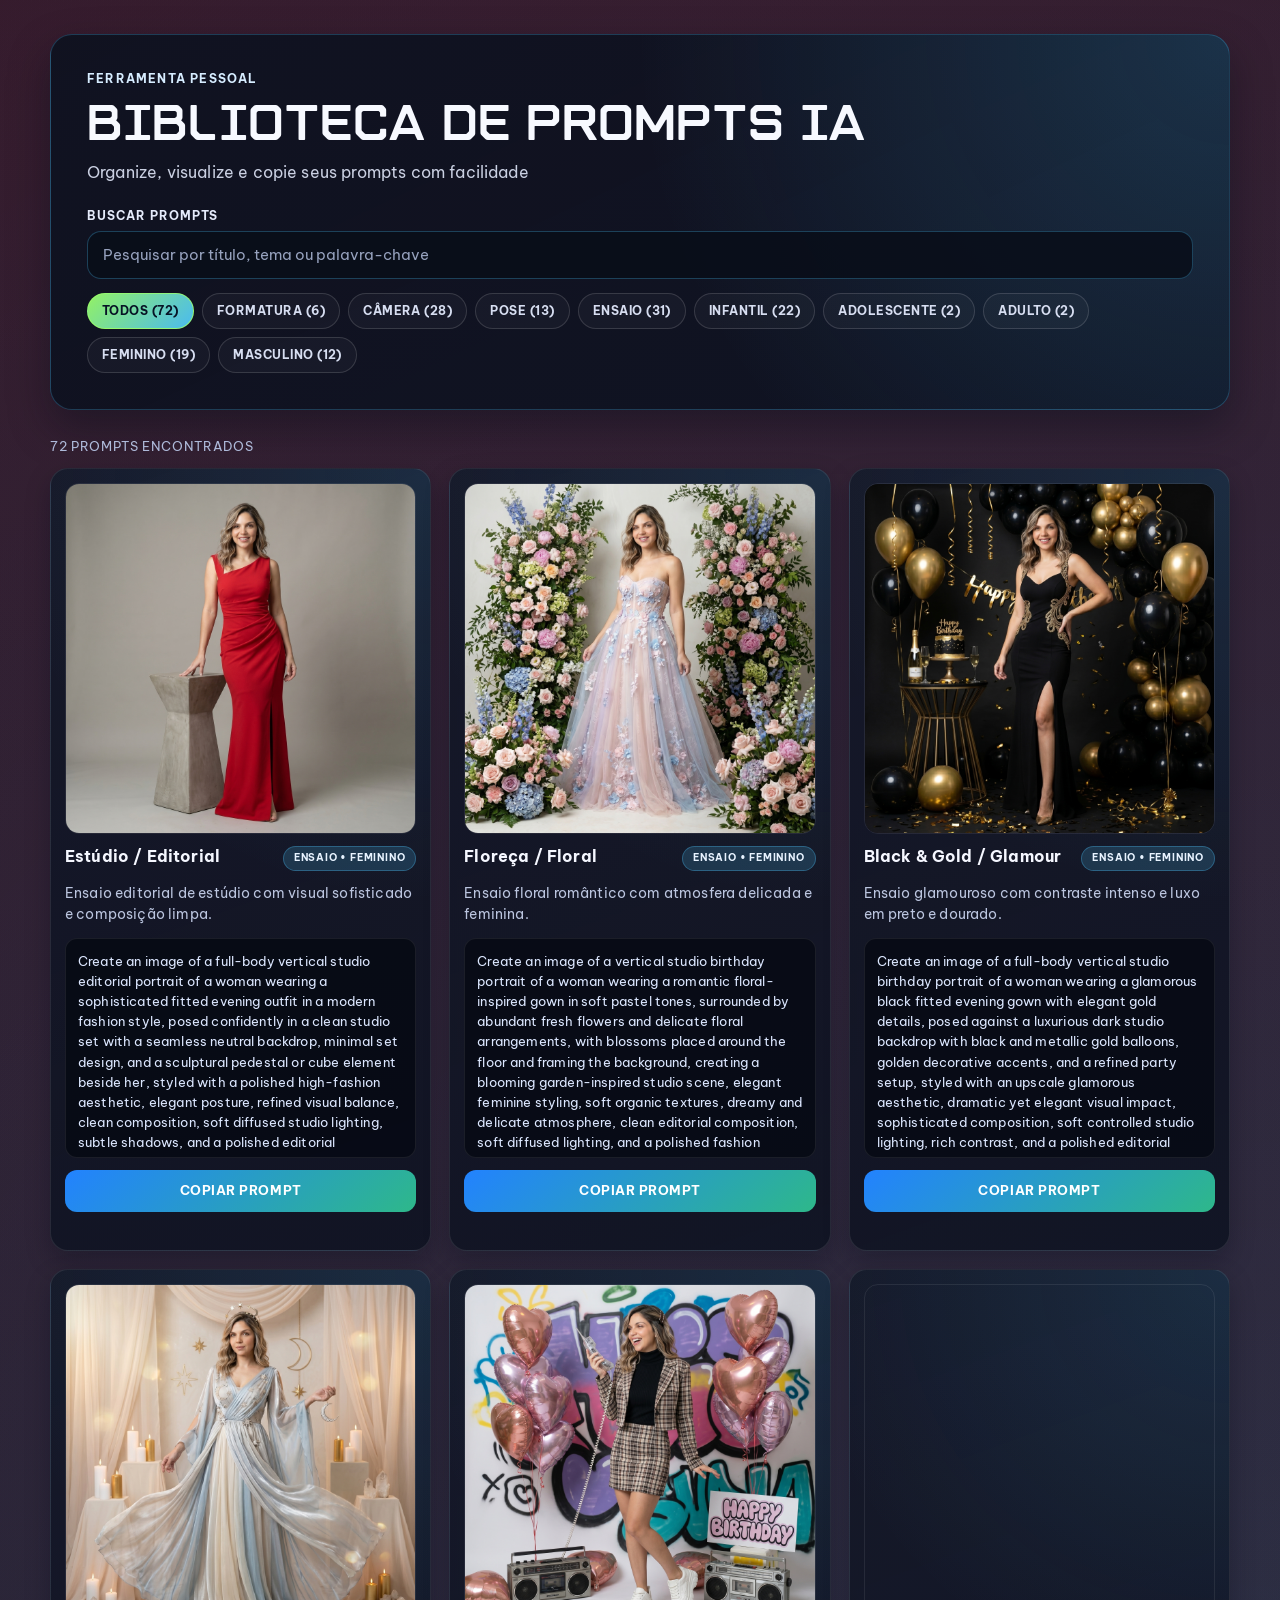
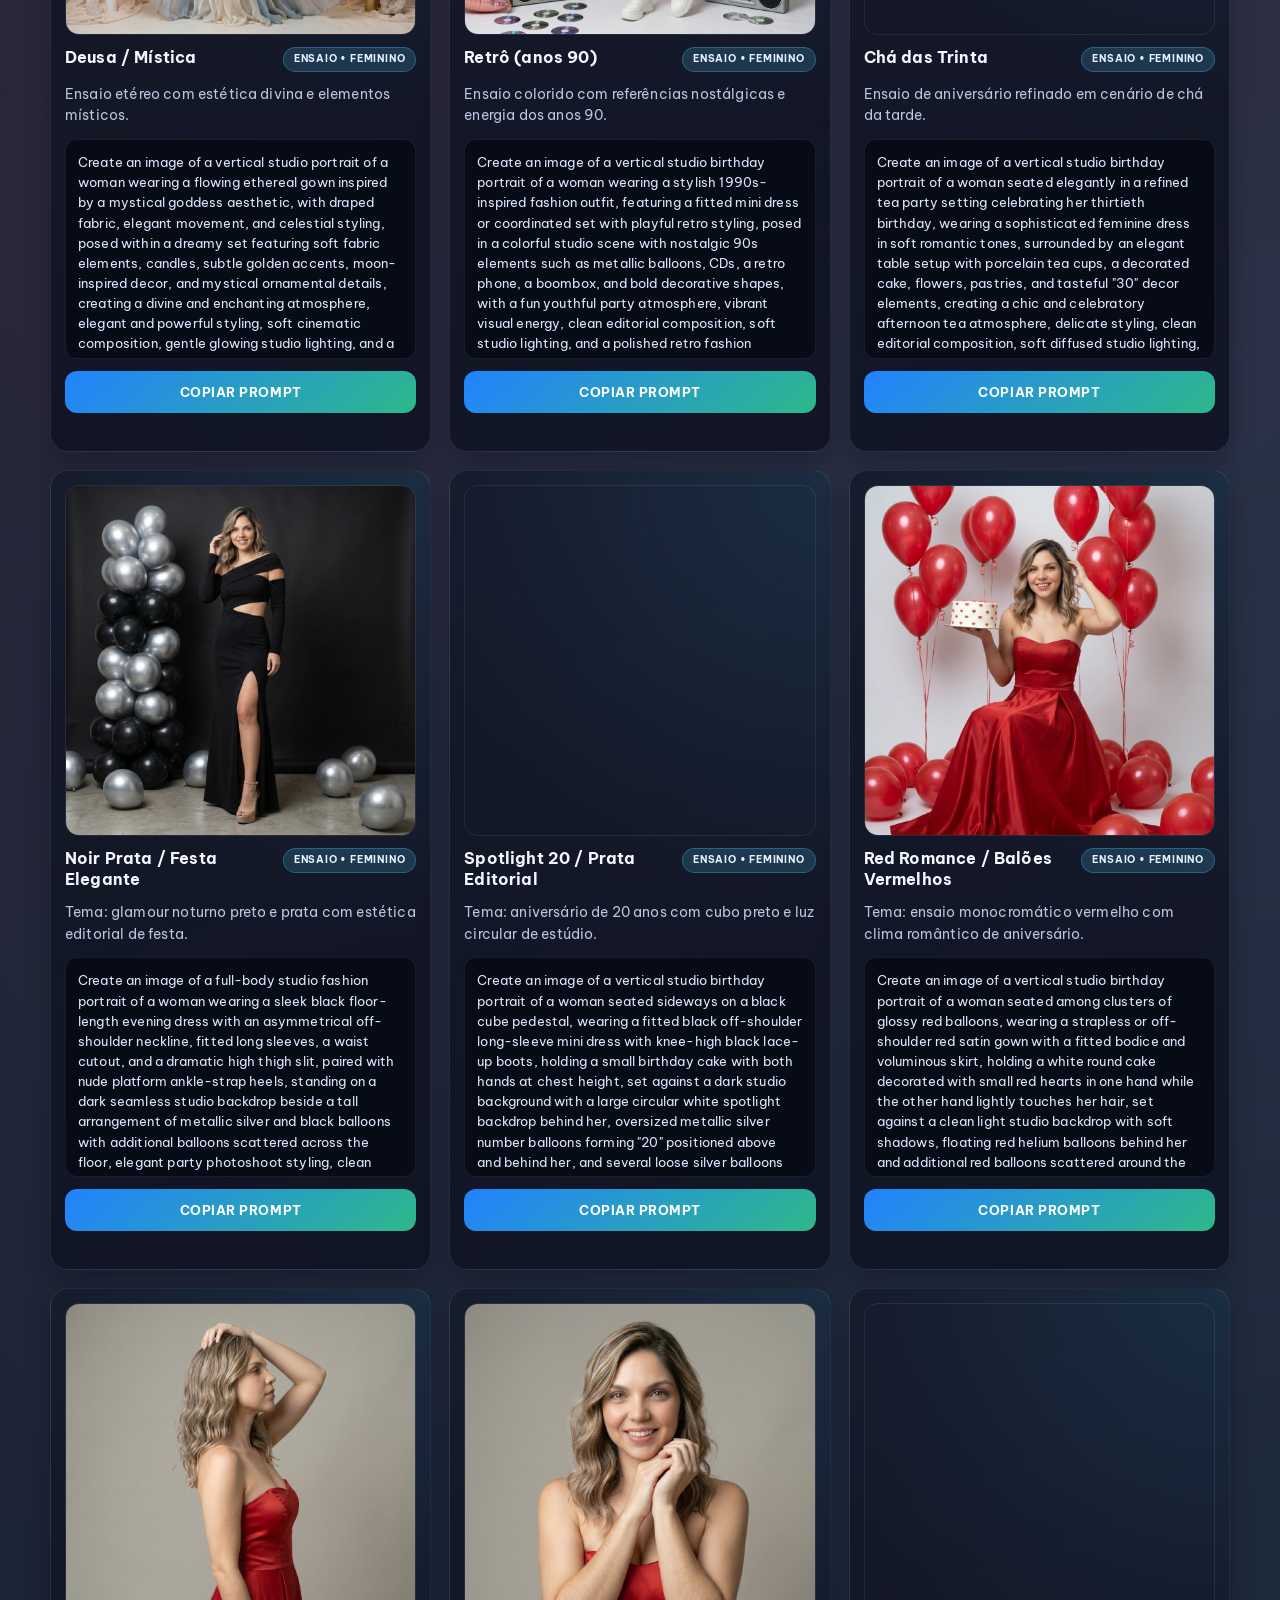
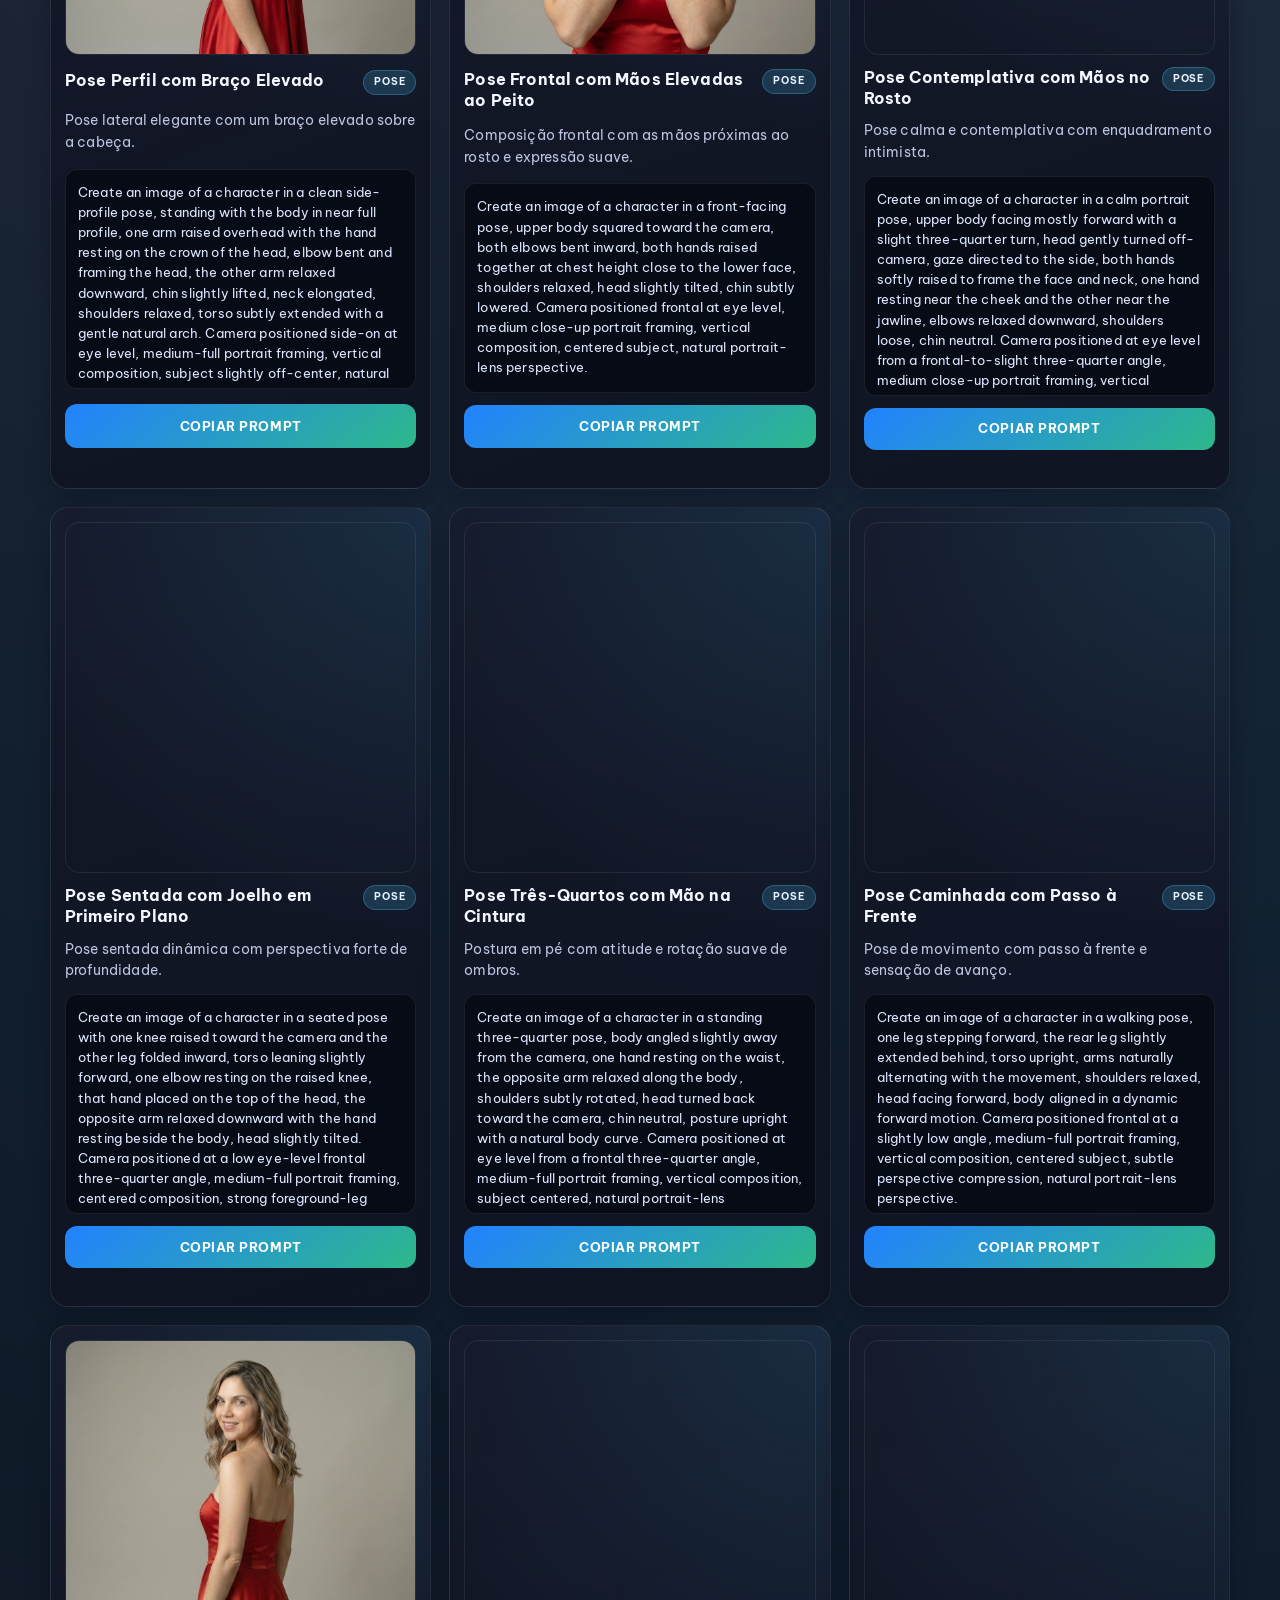
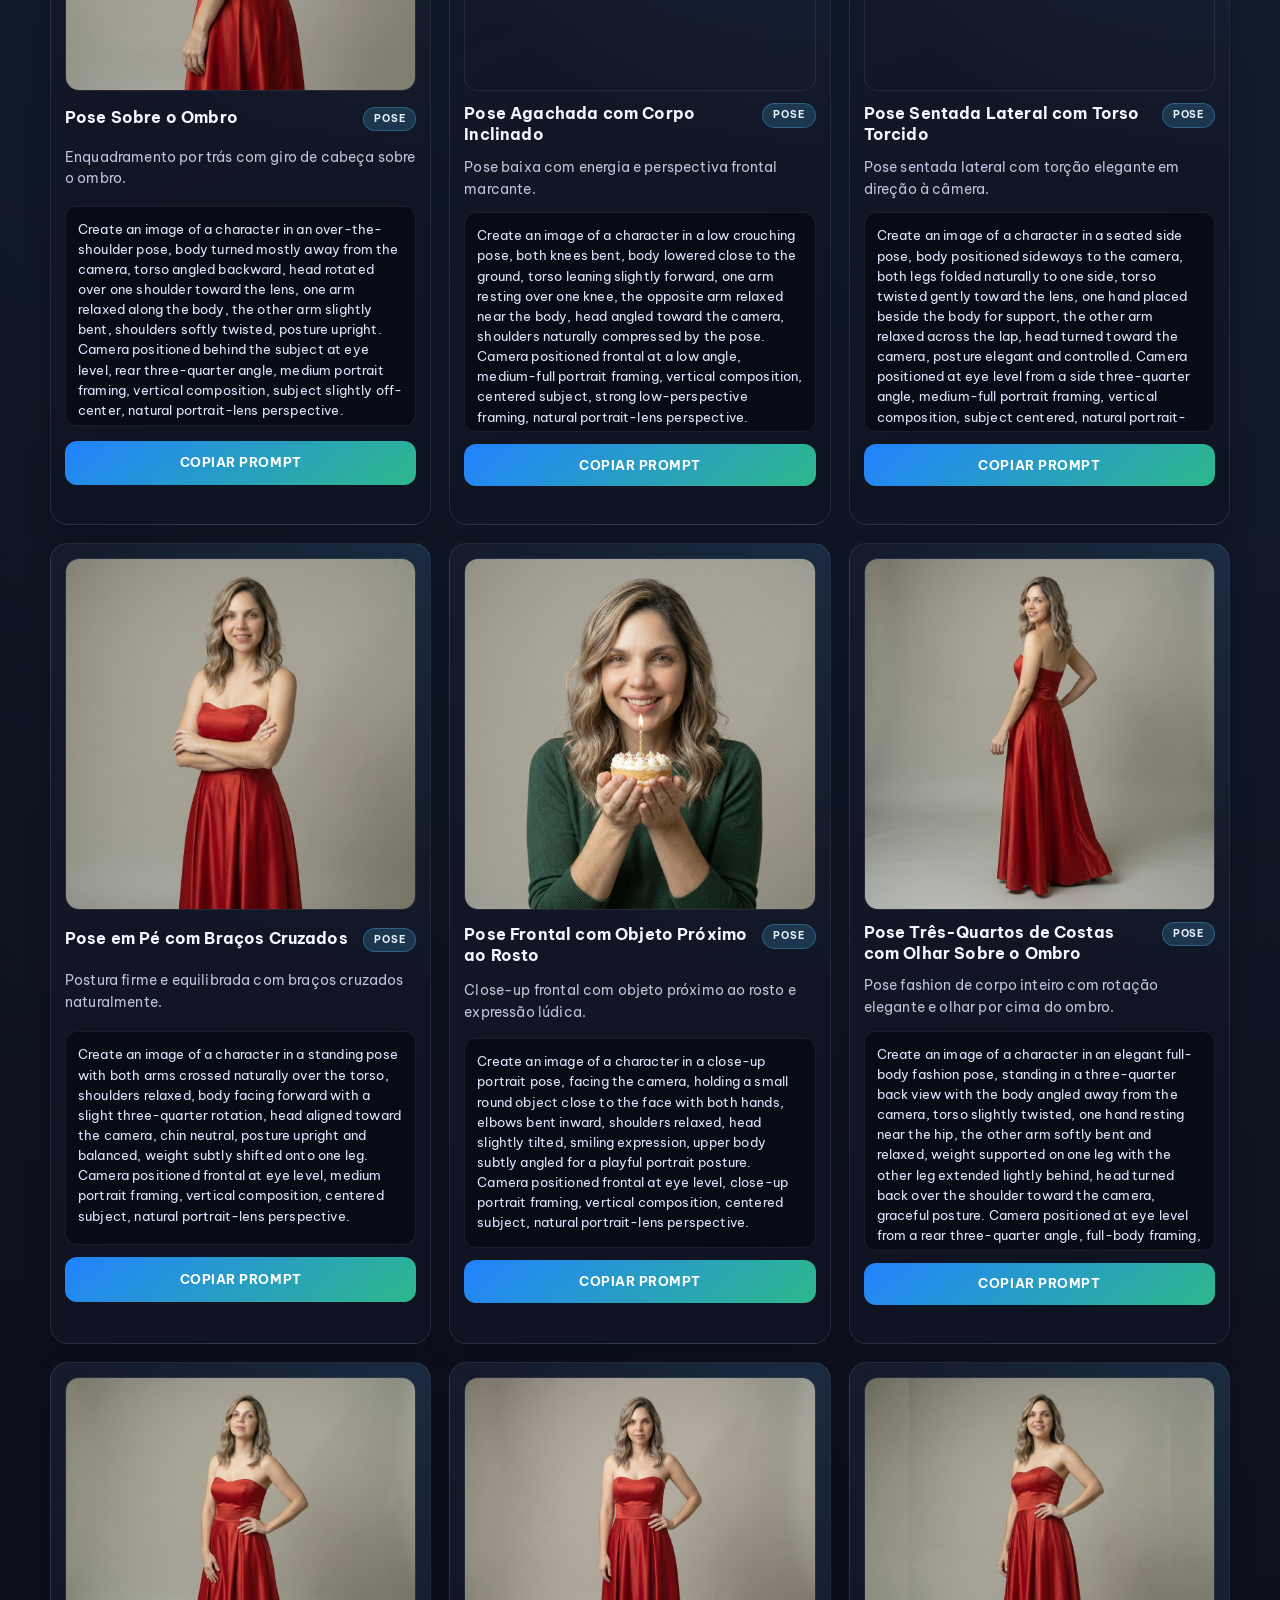
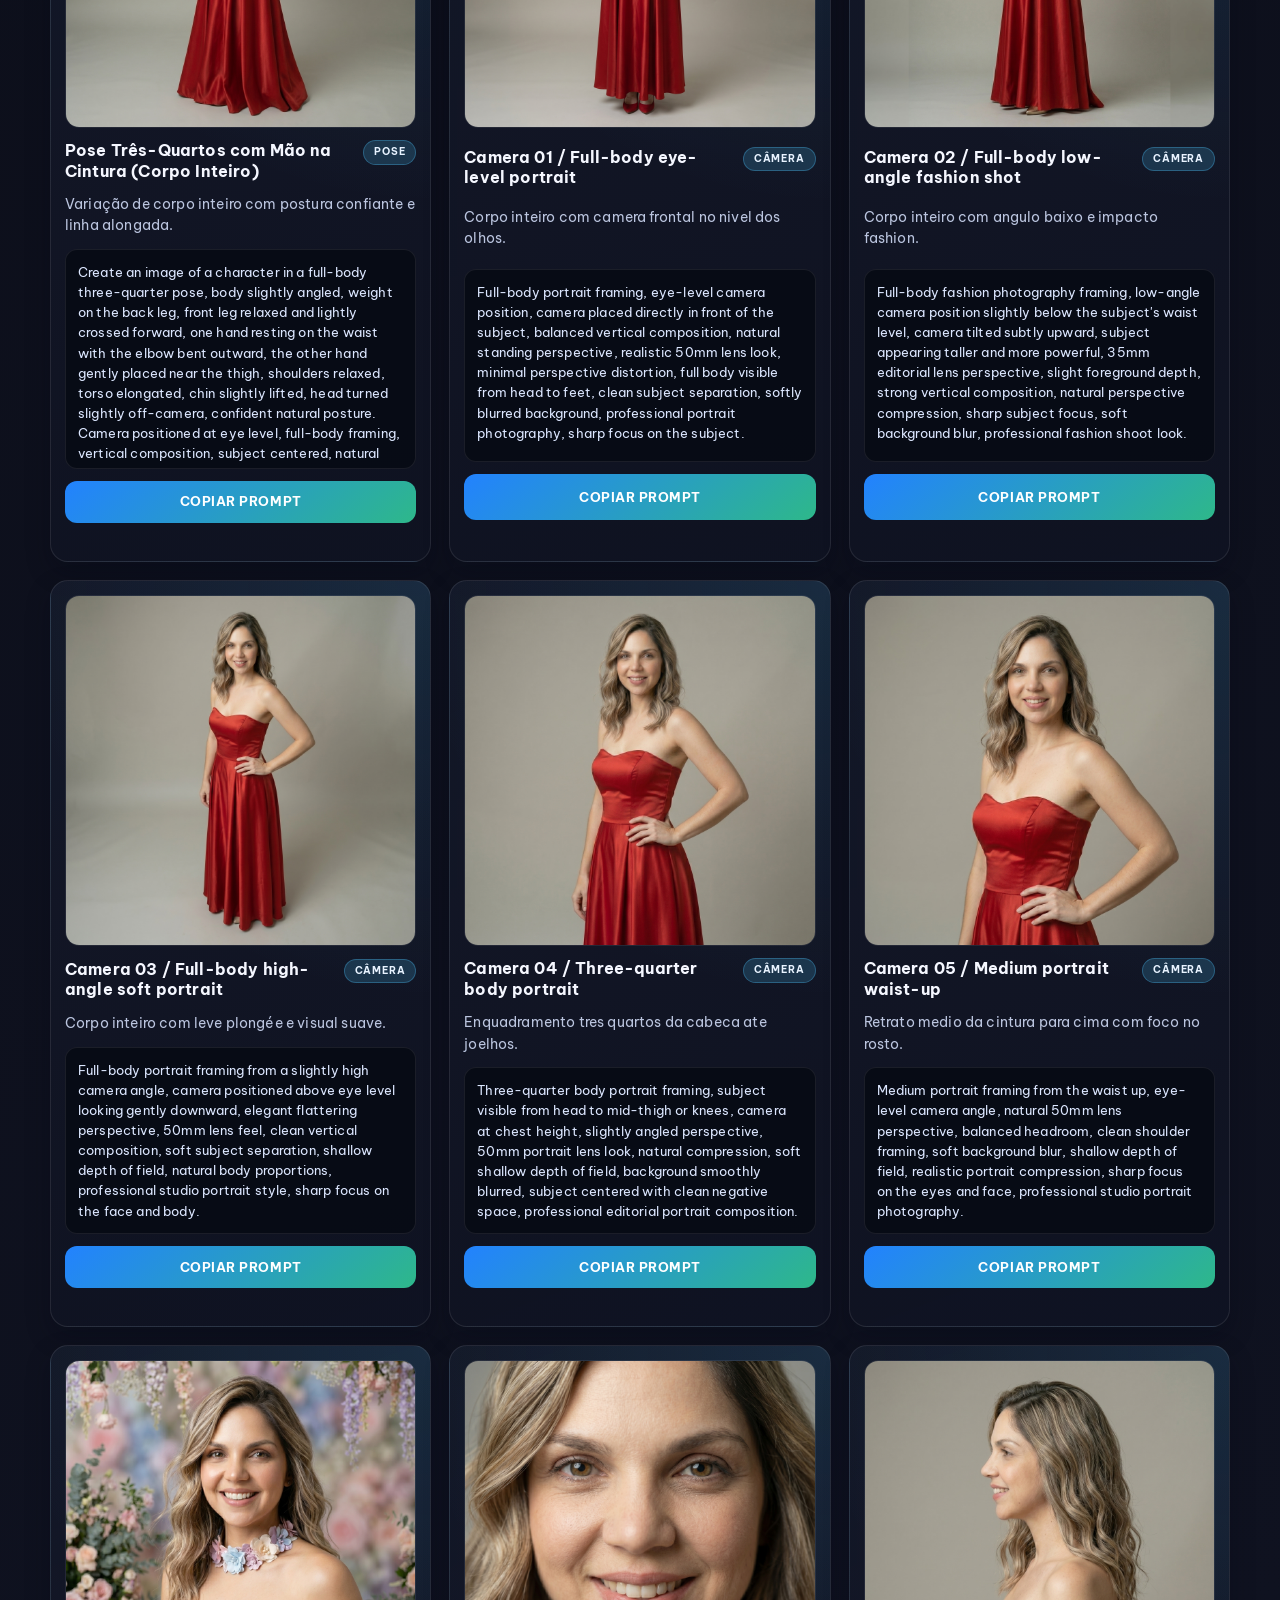
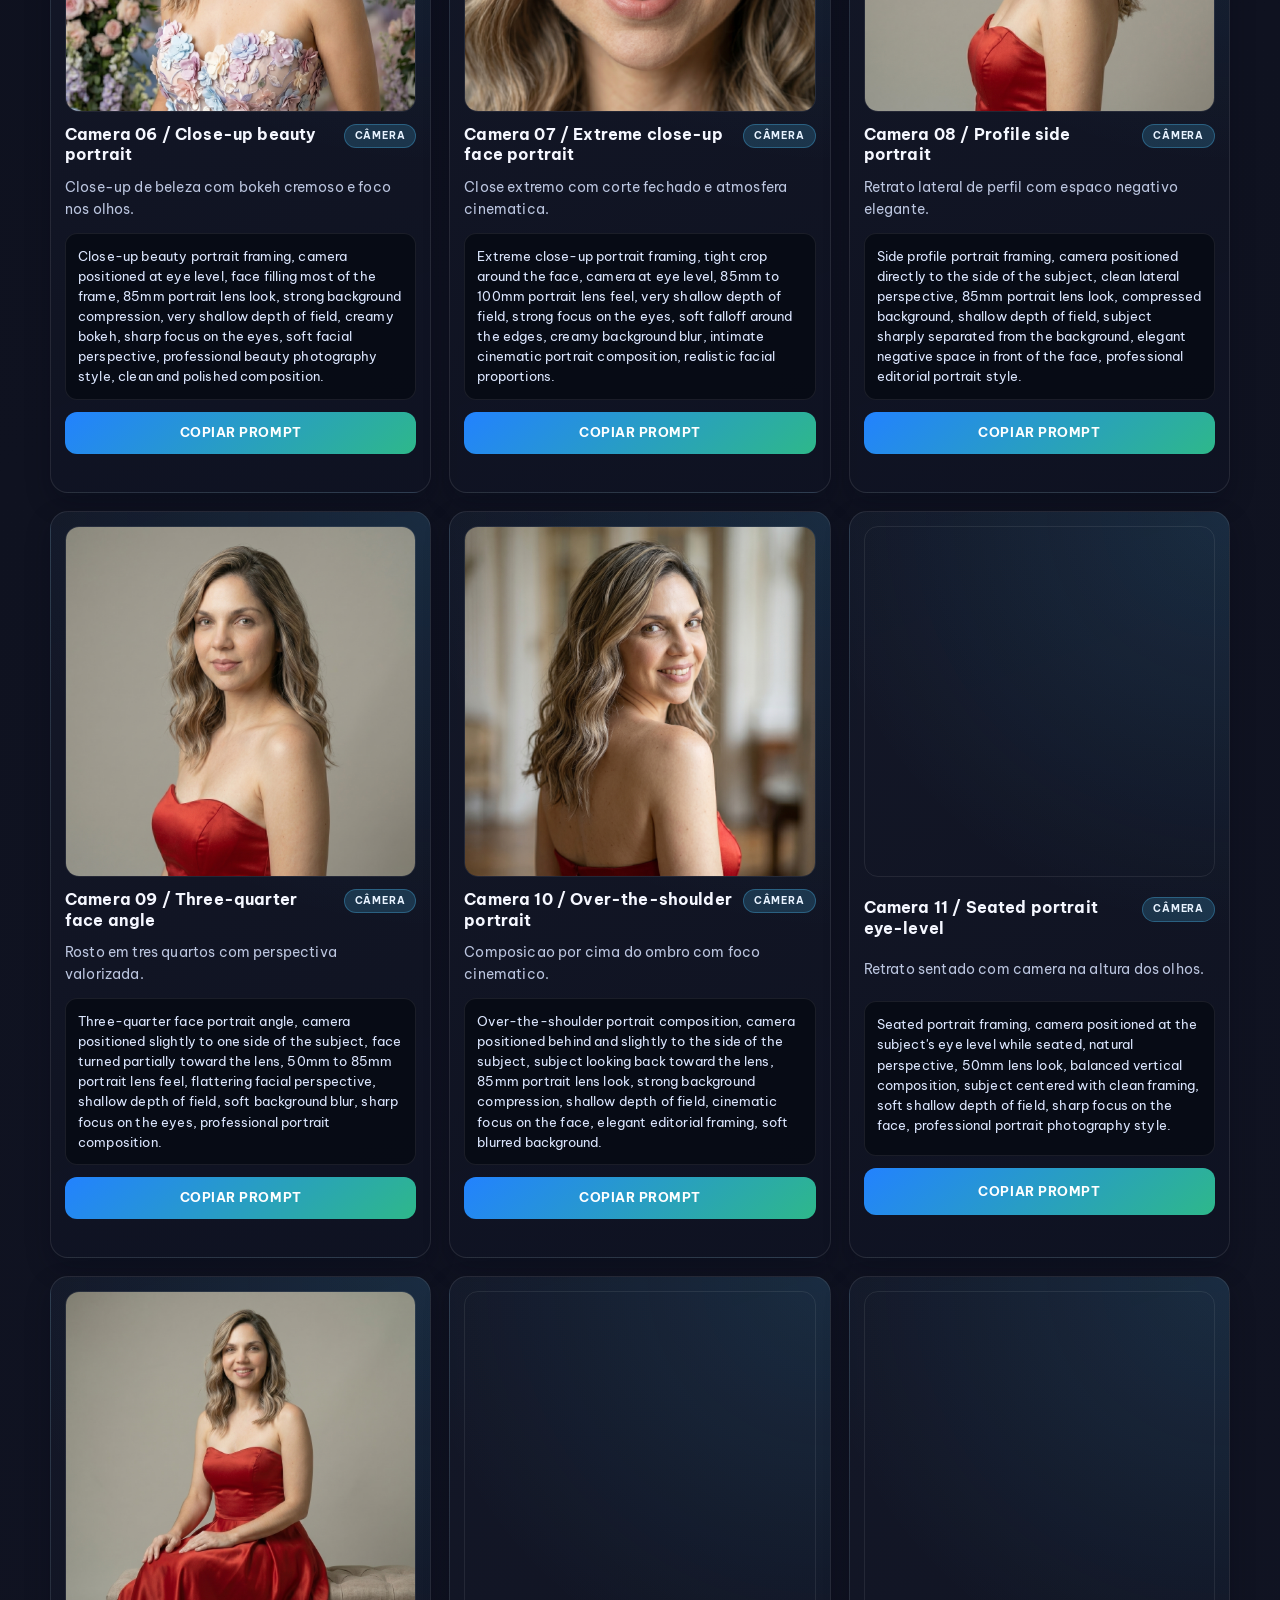
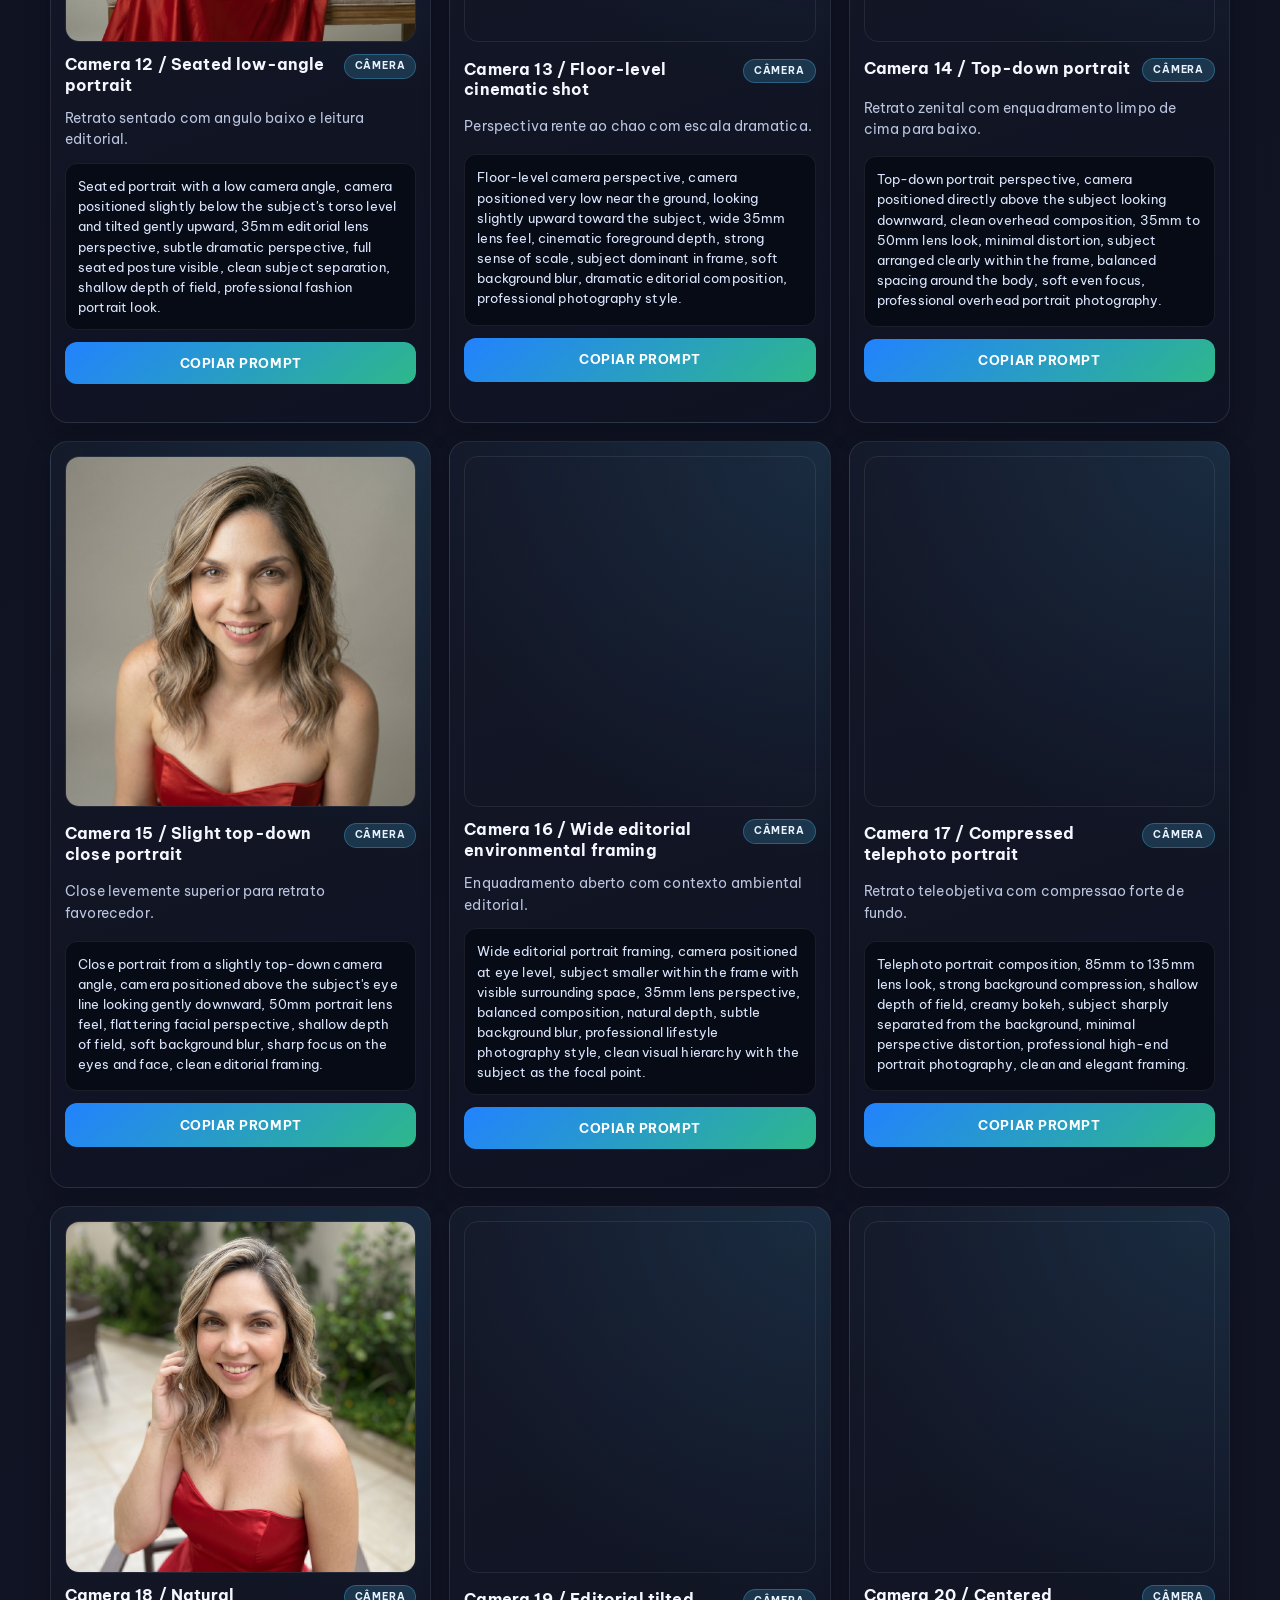
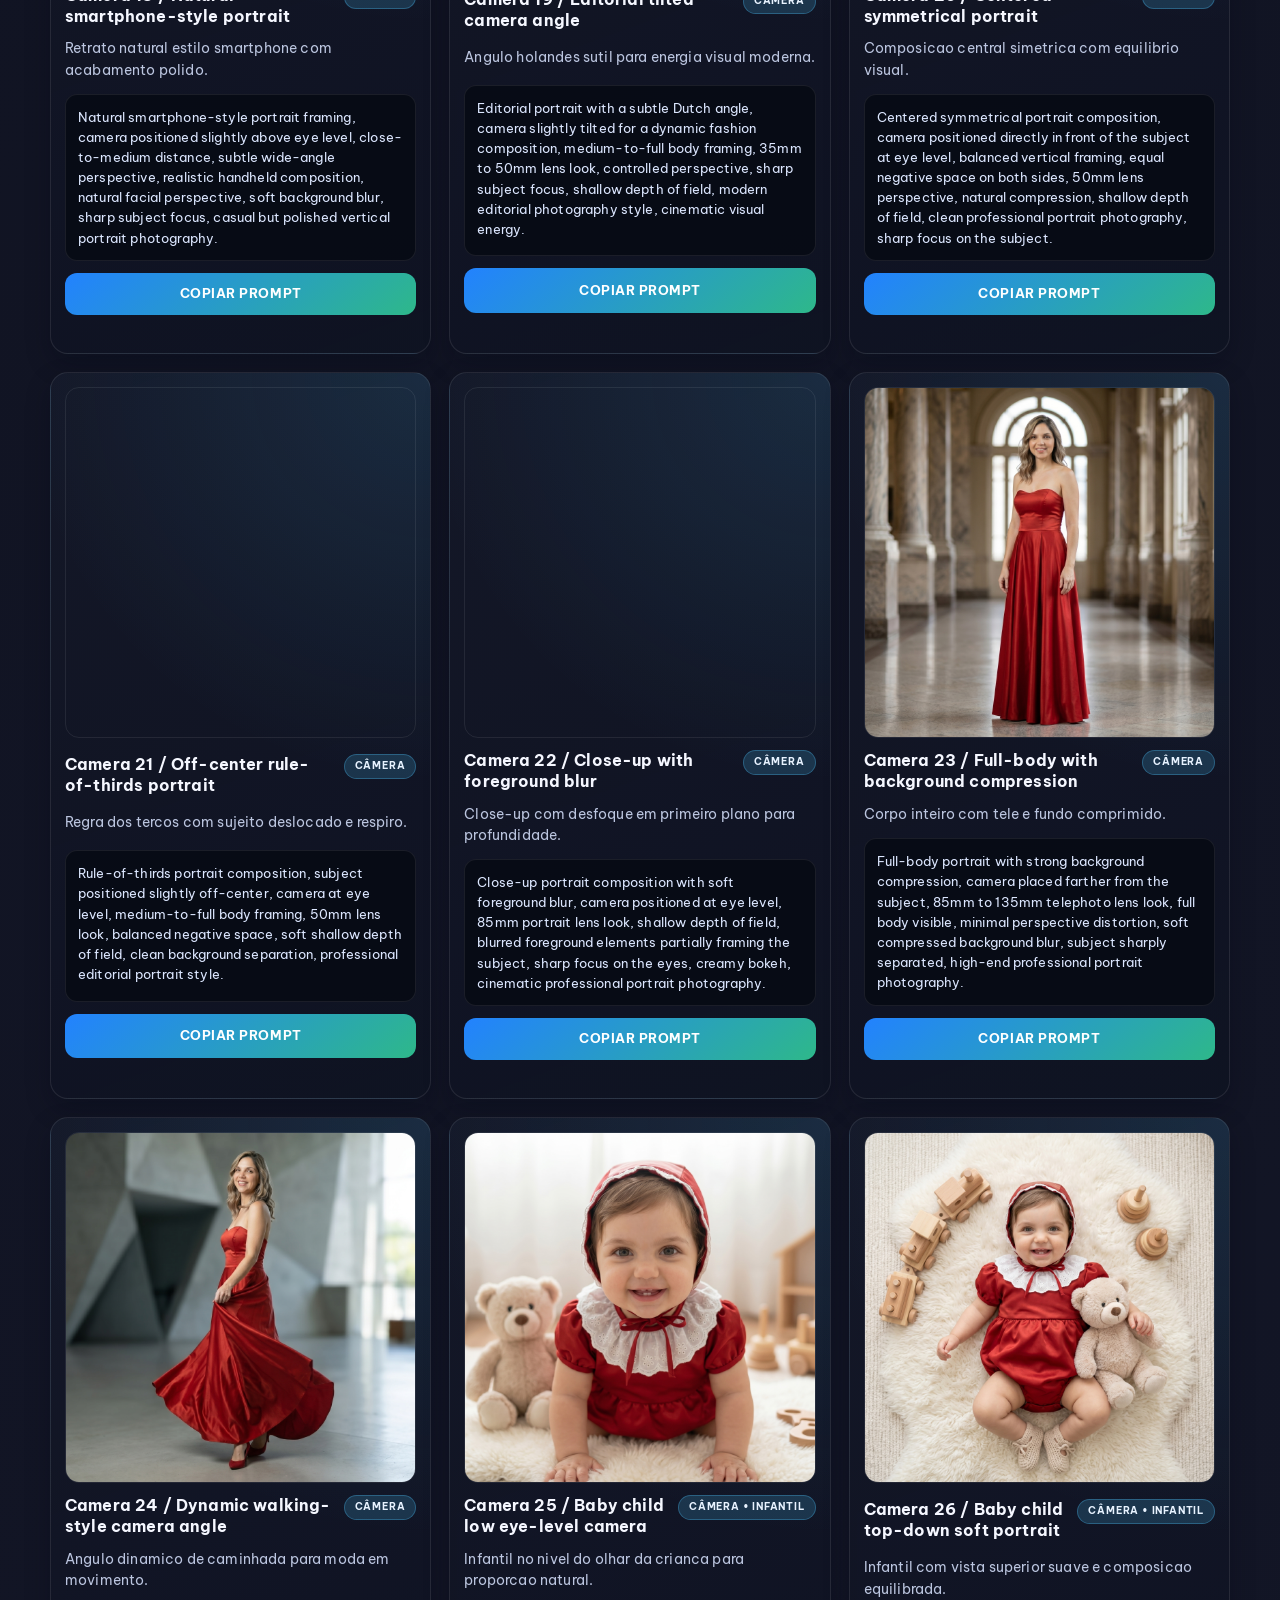
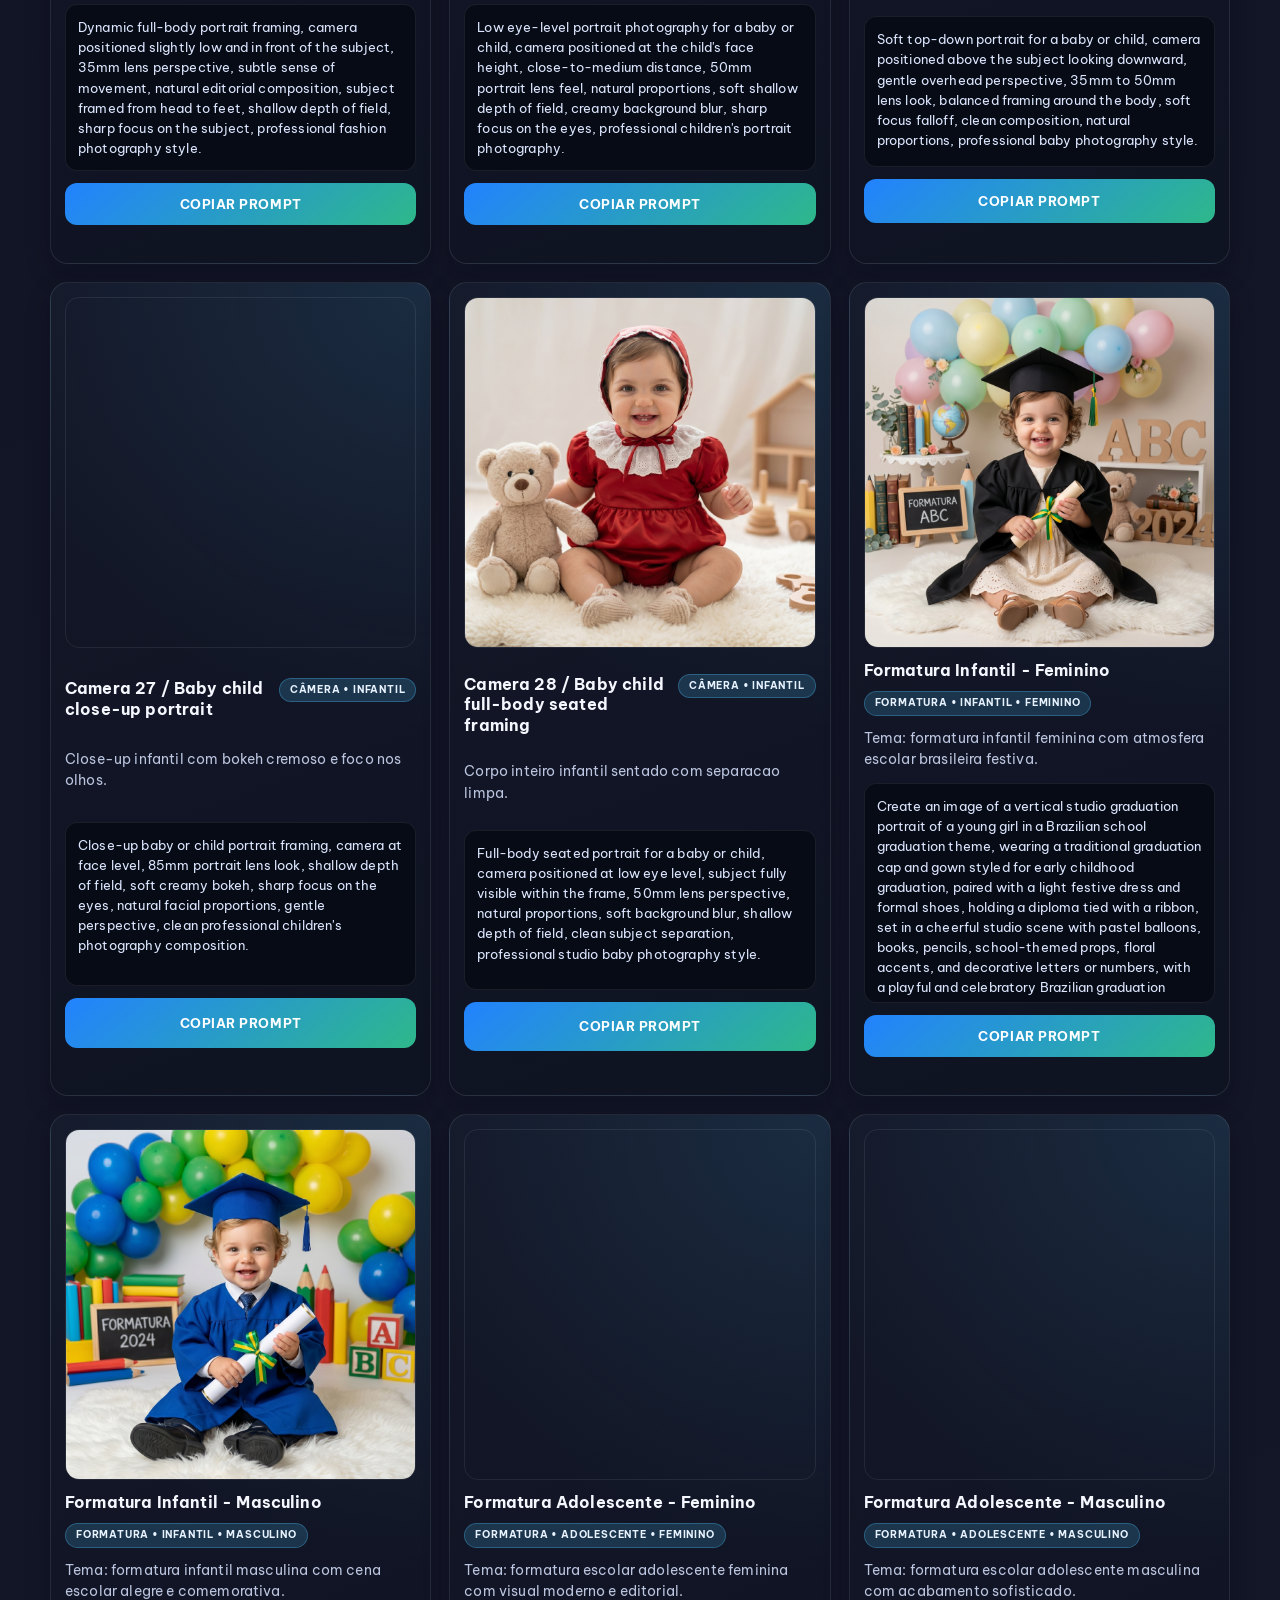
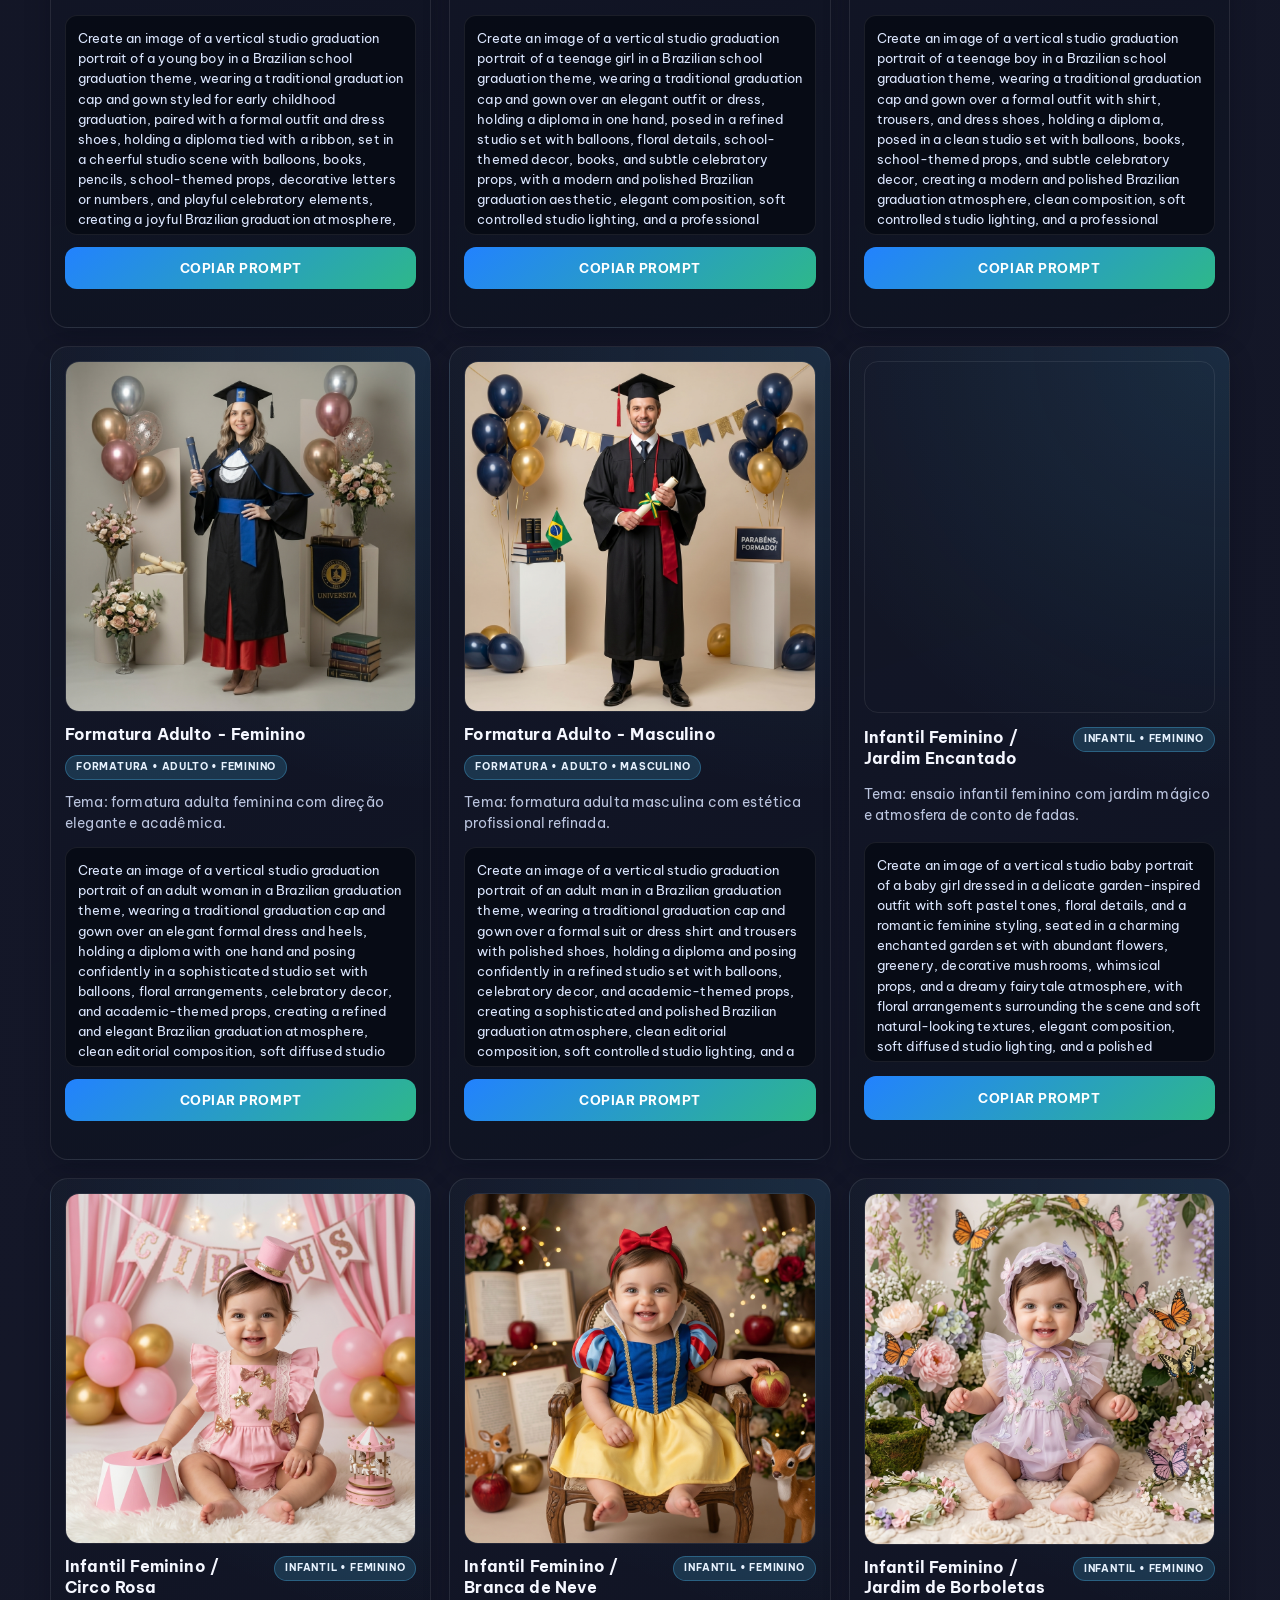
==== commit 442aea7f: "Atualização do site 2.0" ====
--- a/biblioteca-prompts.html
+++ b/biblioteca-prompts.html
@@ -8,7 +8,7 @@
     name="description"
     content="Biblioteca pessoal para organizar, visualizar e copiar prompts de IA com busca e filtros por tema.">
   <link rel="stylesheet" href="./assets/css/styles.css">
-  <link rel="stylesheet" href="./assets/css/prompts-library.css">
+  <link rel="stylesheet" href="./assets/css/prompts-library.css?v=20260513">
 </head>
 <body>
   <div class="page-noise" aria-hidden="true"></div>
@@ -48,6 +48,6 @@
     </section>
   </main>
 
-  <script src="./assets/js/prompts-library.js" defer></script>
+  <script src="./assets/js/prompts-library.js?v=20260513" defer></script>
 </body>
 </html>
--- a/assets/css/styles.css
+++ b/assets/css/styles.css
@@ -120,7 +120,11 @@
 .lp-section-pain.is-scene-active .pain-card,
 .lp-section-pain.is-scene-near .pain-card,
 .lp-section-promise.is-scene-active .promise-card,
-.lp-section-promise.is-scene-near .promise-card {
+.lp-section-promise.is-scene-near .promise-card,
+.lp-content-section.is-scene-active [data-reveal],
+.lp-content-section.is-scene-near [data-reveal],
+.lp-footer.is-scene-active [data-reveal],
+.lp-footer.is-scene-near [data-reveal] {
   will-change: transform, opacity;
 }
 
@@ -290,6 +294,571 @@
   color: #e7efff;
   font-size: 14px;
   line-height: 1.55;
+}
+
+.lp-content-section {
+  --section-content-max: 980px;
+  --section-accent: var(--accent-cyan);
+  --section-watermark-opacity: 0.055;
+  --section-watermark-y: 52%;
+  border: 0;
+  border-radius: 0;
+  background: transparent;
+  box-shadow: none;
+  overflow: visible;
+  min-height: clamp(680px, 92svh, 940px);
+  padding-top: clamp(82px, 13.5vh, 146px);
+  padding-bottom: clamp(34px, 5.8vh, 72px);
+  align-content: center;
+  justify-items: center;
+  contain: paint;
+  gap: clamp(24px, 3.4vw, 44px);
+  isolation: isolate;
+}
+
+.lp-content-section::before {
+  content: attr(data-watermark);
+  position: absolute;
+  left: 50%;
+  top: var(--section-watermark-y);
+  z-index: -2;
+  width: min(100vw, 1240px);
+  color: var(--section-accent);
+  font-family: "Underwave", sans-serif;
+  font-size: clamp(5.2rem, 18vw, 13rem);
+  line-height: 0.8;
+  text-align: center;
+  text-transform: uppercase;
+  opacity: var(--section-watermark-opacity);
+  transform: translate(-50%, -50%);
+  pointer-events: none;
+  transition: opacity 520ms ease, transform 700ms ease;
+}
+
+.lp-content-section::after {
+  content: "";
+  position: absolute;
+  inset: clamp(30px, 5vw, 70px) 0;
+  z-index: -3;
+  background:
+    linear-gradient(90deg, rgba(78, 197, 255, 0.08) 1px, transparent 1px),
+    linear-gradient(180deg, rgba(255, 255, 255, 0.05) 1px, transparent 1px),
+    linear-gradient(120deg, transparent 0 38%, rgba(255, 95, 134, 0.08) 38% 39%, transparent 39% 100%);
+  background-size: 92px 92px, 92px 92px, 100% 100%;
+  opacity: 0.48;
+  -webkit-mask-image: linear-gradient(90deg, transparent, #000 16%, #000 84%, transparent);
+  mask-image: linear-gradient(90deg, transparent, #000 16%, #000 84%, transparent);
+  pointer-events: none;
+  transition: opacity 520ms ease, transform 700ms ease;
+}
+
+.lp-content-section > * {
+  position: relative;
+  z-index: 1;
+}
+
+.lp-content-section:not(.is-scene-active):not(.is-scene-near)::before {
+  opacity: 0.03;
+  transform: translate(-50%, -45%);
+}
+
+.lp-content-section:not(.is-scene-active):not(.is-scene-near)::after {
+  opacity: 0.22;
+  transform: translateY(16px);
+}
+
+.lp-section-offer {
+  --section-content-max: 1020px;
+  --section-accent: var(--brand-soft);
+  --section-watermark-y: 54%;
+}
+
+.lp-section-fit {
+  --section-accent: var(--accent-lime);
+}
+
+.lp-section-urgency,
+.lp-section-final {
+  --section-accent: var(--brand-soft);
+}
+
+.lp-content-section .section-head,
+.lp-content-section .content-grid,
+.lp-content-section .fit-grid,
+.lp-content-section .offer-layout,
+.lp-content-section .urgency-note,
+.lp-content-section .final-comparison,
+.lp-content-section .section-cta,
+.lp-content-section .final-note {
+  width: min(100%, var(--section-content-max));
+  margin-inline: auto;
+}
+
+.lp-content-section .section-head {
+  max-width: none;
+  border-bottom: 0;
+  padding-bottom: clamp(12px, 1.9vw, 20px);
+}
+
+.lp-content-section .section-divider {
+  width: min(100%, 520px);
+}
+
+.content-grid,
+.fit-grid,
+.offer-layout,
+.final-comparison {
+  display: grid;
+  gap: clamp(12px, 1.6vw, 18px);
+  margin: 0;
+}
+
+.feature-card,
+.audience-card,
+.outcome-card,
+.offer-value-card,
+.final-card {
+  position: relative;
+  display: grid;
+  gap: 10px;
+  min-height: 100%;
+  padding: clamp(14px, 2vw, 20px);
+  overflow: hidden;
+}
+
+.feature-card h3,
+.audience-card h3,
+.outcome-card h3,
+.offer-value-card h3,
+.final-card h3 {
+  margin: 0;
+  color: #ffe2ea;
+  font-size: 14px;
+  letter-spacing: 0;
+  line-height: 1.25;
+  text-transform: uppercase;
+}
+
+.feature-card p,
+.audience-card p,
+.outcome-card p,
+.offer-value-card p,
+.final-card p {
+  margin: 0;
+  color: #d3d9ea;
+  font-size: 14px;
+  line-height: 1.55;
+}
+
+.feature-card {
+  min-height: clamp(164px, 21vh, 224px);
+  align-content: space-between;
+}
+
+.feature-card::after {
+  content: "";
+  position: absolute;
+  right: 14px;
+  bottom: 14px;
+  width: 64px;
+  height: 64px;
+  border-right: 1px solid rgba(78, 197, 255, 0.32);
+  border-bottom: 1px solid rgba(255, 95, 134, 0.32);
+  opacity: 0.7;
+  pointer-events: none;
+}
+
+.audience-card,
+.final-card {
+  min-height: clamp(260px, 34vh, 360px);
+  align-content: space-between;
+  isolation: isolate;
+}
+
+.audience-card::after,
+.final-card::after,
+.offer-value-card::after,
+.offer-box::after {
+  position: absolute;
+  right: -10px;
+  bottom: -18px;
+  z-index: 0;
+  font-family: "Underwave", sans-serif;
+  font-size: clamp(4.8rem, 8vw, 7.4rem);
+  line-height: 0.8;
+  color: #ffffff;
+  opacity: 0.045;
+  text-transform: uppercase;
+  pointer-events: none;
+}
+
+.audience-card > *,
+.final-card > *,
+.offer-value-card > *,
+.offer-box > * {
+  position: relative;
+  z-index: 1;
+}
+
+.audience-card.is-positive::after {
+  content: "SIM";
+  color: var(--accent-lime);
+}
+
+.audience-card.is-negative::after {
+  content: "NAO";
+  color: var(--brand-soft);
+}
+
+.offer-value-card {
+  min-height: clamp(320px, 42vh, 460px);
+  align-content: space-between;
+  isolation: isolate;
+}
+
+.offer-value-card::after {
+  content: "VALOR";
+  color: var(--accent-cyan);
+}
+
+.final-card.is-negative::after {
+  content: "ANTES";
+  color: var(--brand-soft);
+}
+
+.final-card.is-positive::after {
+  content: "AGORA";
+  color: var(--accent-lime);
+}
+
+.feature-number,
+.card-kicker {
+  display: inline-flex;
+  width: fit-content;
+  align-items: center;
+  justify-content: center;
+  min-height: 24px;
+  padding: 4px 9px;
+  border: 1px solid rgba(78, 197, 255, 0.32);
+  border-radius: 999px;
+  color: #dff0ff;
+  background: rgba(78, 197, 255, 0.1);
+  font-size: 11px;
+  font-weight: 700;
+  letter-spacing: 0;
+  text-transform: uppercase;
+}
+
+.feature-card .feature-number,
+.audience-card .card-kicker,
+.offer-value-card .card-kicker,
+.final-card .card-kicker {
+  color: #dff0ff;
+}
+
+.signal-list {
+  display: grid;
+  gap: 8px;
+  margin: 0;
+  padding: 0;
+  list-style: none;
+  color: var(--text-soft);
+  font-size: 14px;
+  line-height: 1.5;
+}
+
+.signal-list li {
+  position: relative;
+  padding-left: 18px;
+}
+
+.signal-list li::before {
+  content: "";
+  position: absolute;
+  left: 0;
+  top: 0.72em;
+  width: 7px;
+  height: 7px;
+  border-radius: 999px;
+  background: var(--signal-color, var(--accent-cyan));
+  box-shadow: 0 0 12px var(--signal-shadow, rgba(78, 197, 255, 0.38));
+}
+
+.is-positive {
+  --signal-color: var(--accent-lime);
+  --signal-shadow: rgba(156, 255, 106, 0.42);
+  border-color: rgba(156, 255, 106, 0.34);
+  background:
+    radial-gradient(circle at 100% 0%, rgba(156, 255, 106, 0.14), transparent 58%),
+    linear-gradient(180deg, #141b2b, #101526);
+}
+
+.is-negative {
+  --signal-color: var(--brand-soft);
+  --signal-shadow: rgba(255, 95, 134, 0.45);
+  border-color: rgba(255, 95, 134, 0.34);
+  background:
+    radial-gradient(circle at 100% 0%, rgba(250, 30, 78, 0.16), transparent 58%),
+    linear-gradient(180deg, #1b1424, #101526);
+}
+
+.outcome-card {
+  position: relative;
+  padding-top: clamp(42px, 5vw, 52px);
+  min-height: clamp(310px, 42vh, 430px);
+  align-content: end;
+  isolation: isolate;
+}
+
+.outcome-card::before {
+  content: attr(data-step);
+  position: absolute;
+  top: 18px;
+  right: 18px;
+  z-index: 0;
+  color: var(--brand-soft);
+  font-family: "Underwave", sans-serif;
+  font-size: clamp(4.4rem, 8.5vw, 7.8rem);
+  line-height: 0.78;
+  opacity: 0.13;
+  pointer-events: none;
+}
+
+.outcome-card::after {
+  content: "";
+  position: absolute;
+  inset: auto 18px 18px 18px;
+  z-index: 0;
+  height: 46%;
+  border: 1px solid rgba(78, 197, 255, 0.14);
+  border-top-color: rgba(255, 95, 134, 0.26);
+  background:
+    repeating-linear-gradient(90deg, rgba(255, 255, 255, 0.055) 0 1px, transparent 1px 14px),
+    linear-gradient(180deg, transparent, rgba(78, 197, 255, 0.08));
+  opacity: 0.8;
+  pointer-events: none;
+}
+
+.outcome-card > * {
+  position: relative;
+  z-index: 1;
+}
+
+.card-glow-dot {
+  position: absolute;
+  top: 18px;
+  left: 18px;
+  width: 12px;
+  height: 12px;
+  border-radius: 999px;
+  background: var(--brand);
+  box-shadow:
+    0 0 0 8px rgba(250, 30, 78, 0.08),
+    0 0 24px rgba(250, 30, 78, 0.42);
+}
+
+.section-cta,
+.offer-cta {
+  justify-content: center;
+  margin-top: clamp(2px, 0.9vh, 10px);
+}
+
+.section-cta .btn,
+.offer-cta .btn {
+  width: min(100%, 560px);
+  min-height: 56px;
+  padding: 14px 24px;
+  font-size: 14px;
+  letter-spacing: 0.06em;
+}
+
+.offer-layout {
+  align-items: stretch;
+  min-height: clamp(360px, 48vh, 520px);
+}
+
+.offer-box {
+  position: relative;
+  display: grid;
+  align-content: center;
+  gap: 12px;
+  min-height: 100%;
+  border: 1px solid rgba(255, 95, 134, 0.42);
+  border-radius: 18px;
+  padding: clamp(18px, 3vw, 28px);
+  overflow: hidden;
+  background:
+    linear-gradient(90deg, rgba(78, 197, 255, 0.09) 1px, transparent 1px),
+    linear-gradient(180deg, rgba(255, 255, 255, 0.055) 1px, transparent 1px),
+    linear-gradient(145deg, rgba(250, 30, 78, 0.18), rgba(9, 11, 21, 0.82) 52%);
+  background-size: 46px 46px, 46px 46px, 100% 100%;
+  box-shadow: var(--shadow-soft);
+}
+
+.offer-box::after {
+  content: "ACESSO";
+  color: var(--brand-soft);
+}
+
+.offer-label {
+  margin: 0;
+  color: #ffd7e1;
+  font-size: 11px;
+  font-weight: 700;
+  letter-spacing: 0;
+  text-transform: uppercase;
+}
+
+.offer-price {
+  margin: 0;
+  font-family: "Underwave", sans-serif;
+  font-size: clamp(3rem, 7.2vw, 5.4rem);
+  line-height: 0.95;
+  color: #fff2f7;
+  text-transform: uppercase;
+  text-shadow: 0 0 22px rgba(255, 95, 134, 0.35);
+}
+
+.offer-installments {
+  margin: 0;
+  color: var(--text-soft);
+  font-size: 13px;
+}
+
+.cta-note {
+  margin: 0;
+  color: #a8b8d5;
+  font-size: 12px;
+  line-height: 1.5;
+  text-align: center;
+}
+
+.urgency-note {
+  position: relative;
+  display: grid;
+  gap: 10px;
+  min-height: clamp(300px, 38vh, 430px);
+  align-content: end;
+  padding: clamp(22px, 3.4vw, 34px);
+  border: 1px solid rgba(255, 95, 134, 0.34);
+  border-left: 4px solid var(--brand);
+  border-radius: 16px;
+  overflow: hidden;
+  background:
+    repeating-linear-gradient(90deg, rgba(255, 255, 255, 0.045) 0 1px, transparent 1px 28px),
+    linear-gradient(135deg, rgba(250, 30, 78, 0.2), transparent 42%),
+    rgba(250, 30, 78, 0.1);
+  box-shadow: var(--shadow-card);
+}
+
+.urgency-note::before {
+  content: "AGORA";
+  position: absolute;
+  top: clamp(18px, 3vw, 34px);
+  left: clamp(18px, 3vw, 34px);
+  color: var(--brand);
+  font-family: "Underwave", sans-serif;
+  font-size: clamp(4.4rem, 13vw, 9rem);
+  line-height: 0.78;
+  opacity: 0.13;
+  pointer-events: none;
+}
+
+.urgency-note::after {
+  content: "";
+  position: absolute;
+  right: clamp(18px, 3vw, 34px);
+  top: clamp(24px, 4vw, 46px);
+  width: min(34%, 240px);
+  height: min(46%, 180px);
+  border-top: 1px solid rgba(255, 95, 134, 0.42);
+  border-right: 1px solid rgba(78, 197, 255, 0.32);
+  background:
+    linear-gradient(135deg, rgba(255, 95, 134, 0.18), transparent 45%),
+    repeating-linear-gradient(0deg, transparent 0 16px, rgba(255, 255, 255, 0.06) 16px 17px);
+  opacity: 0.72;
+  pointer-events: none;
+}
+
+.urgency-note > * {
+  position: relative;
+  z-index: 1;
+  max-width: 72ch;
+}
+
+.urgency-quote {
+  margin: 0;
+  color: #ffe6ed;
+  font-size: 1.08rem;
+  line-height: 1.55;
+  font-weight: 700;
+}
+
+.urgency-lead {
+  margin: 0;
+  color: var(--text-soft);
+  font-size: 14px;
+  line-height: 1.55;
+}
+
+.final-note {
+  max-width: 72ch;
+}
+
+.final-comparison {
+  position: relative;
+}
+
+.final-comparison::before {
+  content: "VS";
+  position: absolute;
+  left: 50%;
+  top: 50%;
+  z-index: 2;
+  display: grid;
+  place-items: center;
+  width: 54px;
+  height: 54px;
+  border: 1px solid rgba(78, 197, 255, 0.34);
+  border-radius: 999px;
+  color: #dff0ff;
+  background: rgba(8, 11, 22, 0.94);
+  box-shadow: 0 0 24px rgba(78, 197, 255, 0.18);
+  font-size: 12px;
+  font-weight: 700;
+  letter-spacing: 0.08em;
+  transform: translate(-50%, -50%);
+  pointer-events: none;
+}
+
+.lp-footer.motion-section {
+  min-height: auto;
+  margin-top: clamp(18px, 2.4vw, 28px);
+  padding: 18px;
+  border: 1px solid rgba(78, 197, 255, 0.2);
+  border-radius: var(--radius-md);
+  background: rgba(7, 9, 16, 0.75);
+  box-shadow: none;
+}
+
+.footer-inner {
+  width: min(100%, var(--container-max));
+  margin-inline: auto;
+  color: #aeb3c9;
+  font-size: 12px;
+  line-height: 1.6;
+}
+
+.footer-inner p {
+  margin: 0;
+}
+
+.footer-inner p + p {
+  margin-top: 4px;
+}
+
+.footer-inner code {
+  color: #d6ecff;
 }
 
 .hero-layout {
@@ -836,10 +1405,14 @@
   background: linear-gradient(145deg, #fa2c5a, #d81a45);
 }
 
-.anchor-target {
-  display: block;
-  width: 1px;
-  height: 1px;
+@media (min-width: 760px) {
+  .feature-grid {
+    grid-template-columns: repeat(2, minmax(0, 1fr));
+  }
+
+  .outcome-grid {
+    grid-template-columns: repeat(3, minmax(0, 1fr));
+  }
 }
 
 @media (min-width: 960px) {
@@ -847,12 +1420,61 @@
     max-width: 95%;
   }
 
+  .lp-content-section .section-head {
+    grid-template-columns: minmax(0, 1.15fr) minmax(260px, 0.65fr);
+    column-gap: clamp(18px, 3vw, 42px);
+    align-items: end;
+  }
+
+  .lp-content-section .section-title {
+    max-width: 16ch;
+  }
+
+  .lp-content-section .section-subtitle {
+    grid-column: 2;
+    grid-row: 1;
+    justify-self: end;
+    max-width: 38ch;
+    padding-bottom: 4px;
+    text-align: right;
+  }
+
+  .lp-content-section .section-divider {
+    grid-column: 1 / -1;
+    grid-row: 2;
+  }
+
   .pain-grid {
     grid-template-columns: repeat(2, minmax(0, 1fr));
   }
 
   .promise-grid {
     grid-template-columns: repeat(2, minmax(0, 1fr));
+  }
+
+  .feature-grid {
+    grid-template-columns: repeat(6, minmax(0, 1fr));
+  }
+
+  .feature-card {
+    grid-column: span 2;
+  }
+
+  .feature-card:nth-child(1),
+  .feature-card:nth-child(6) {
+    grid-column: span 3;
+    min-height: clamp(190px, 24vh, 250px);
+  }
+
+  .fit-grid,
+  .offer-layout,
+  .final-comparison {
+    grid-template-columns: repeat(2, minmax(0, 1fr));
+  }
+
+  .fit-grid,
+  .final-comparison {
+    gap: clamp(18px, 2.4vw, 28px);
   }
 }
 
@@ -884,6 +1506,12 @@
 
   .hero-visual-media {
     width: min(100%, 520px);
+  }
+}
+
+@media (max-width: 959px) {
+  .final-comparison::before {
+    display: none;
   }
 }
 
@@ -912,6 +1540,23 @@
     min-height: clamp(620px, 90svh, 760px);
     padding-top: clamp(64px, 15vh, 108px);
     padding-bottom: clamp(24px, 5.8vh, 44px);
+  }
+
+  .lp-content-section {
+    min-height: clamp(620px, 90svh, 800px);
+    padding-top: clamp(60px, 13vh, 106px);
+    padding-bottom: clamp(24px, 5.8vh, 48px);
+  }
+
+  .lp-content-section::before {
+    top: 58%;
+    font-size: clamp(4rem, 24vw, 8.8rem);
+    opacity: 0.045;
+  }
+
+  .lp-content-section::after {
+    inset: 28px 0;
+    background-size: 64px 64px, 64px 64px, 100% 100%;
   }
 
   .lp-hero {
@@ -977,6 +1622,10 @@
     border-radius: var(--radius-md);
   }
 
+  .lp-hero {
+    --hero-screen-opacity: 0.72;
+  }
+
   .hero-layout {
     min-height: clamp(390px, 70svh, 520px);
     align-items: flex-start;
@@ -1012,6 +1661,7 @@
   .hero-benefits {
     margin-top: 8px;
     gap: 8px;
+    max-width: 270px;
   }
 
   .badge {
@@ -1019,6 +1669,11 @@
     font-size: 10px;
   }
 
+  .hero-benefits .benefit-tooltip:last-child {
+    flex-basis: 100%;
+    justify-content: center;
+  }
+
   .benefit-text {
     width: min(260px, 88vw);
     font-size: 12px;
@@ -1032,6 +1687,10 @@
   .hero-visual-media {
     width: min(100%, 420px);
     max-height: clamp(250px, 72vw, 430px);
+  }
+
+  .hero-spin-hint {
+    display: none;
   }
 
   .section-layout {
@@ -1096,6 +1755,77 @@
     font-size: 13px;
     line-height: 1.5;
   }
+
+  .feature-card,
+  .audience-card,
+  .outcome-card,
+  .offer-value-card,
+  .final-card,
+  .offer-box,
+  .urgency-note {
+    padding: 14px;
+  }
+
+  .outcome-card {
+    padding-top: 40px;
+    min-height: 230px;
+  }
+
+  .feature-card {
+    min-height: 150px;
+  }
+
+  .audience-card,
+  .final-card {
+    min-height: 220px;
+  }
+
+  .offer-value-card {
+    min-height: 260px;
+  }
+
+  .offer-layout {
+    min-height: 0;
+  }
+
+  .urgency-note {
+    min-height: 260px;
+  }
+
+  .feature-card h3,
+  .audience-card h3,
+  .outcome-card h3,
+  .offer-value-card h3,
+  .final-card h3 {
+    font-size: 13px;
+  }
+
+  .feature-card p,
+  .audience-card p,
+  .outcome-card p,
+  .offer-value-card p,
+  .final-card p,
+  .signal-list,
+  .urgency-lead {
+    font-size: 13px;
+    line-height: 1.5;
+  }
+
+  .urgency-quote {
+    font-size: 0.96rem;
+    line-height: 1.5;
+  }
+
+  .offer-price {
+    font-size: 2.15rem;
+  }
+
+  .section-cta .btn,
+  .offer-cta .btn {
+    min-height: 52px;
+    padding: 13px 18px;
+    font-size: 13px;
+  }
 }
 
 @media (max-width: 480px) {
@@ -1124,6 +1854,18 @@
   .hero-benefits {
     column-gap: 6px;
     row-gap: 8px;
+    width: 100%;
+    max-width: 270px;
+  }
+
+  .hero-benefits .badge {
+    padding-inline: 7px;
+    font-size: 9px;
+  }
+
+  .hero-benefits .benefit-tooltip:last-child {
+    flex-basis: 100%;
+    justify-content: center;
   }
 
   .benefit-text {
@@ -1133,10 +1875,7 @@
   }
 
   .hero-spin-hint {
-    right: 10px;
-    bottom: 10px;
-    font-size: 9px;
-    padding: 6px 8px;
+    display: none;
   }
 
   .hero-visual {
@@ -1171,3 +1910,861 @@
     scroll-behavior: auto !important;
   }
 }
+
+/* Premium sales-section cleanup
+   The previous expanded layer used oversized watermarks and tall forced cards.
+   This pass keeps the same content, but turns each section into a tighter,
+   calmer conversion block with intentional hierarchy and fewer competing layers. */
+.lp-content-section {
+  --section-content-max: 1040px;
+  --section-accent: var(--accent-cyan);
+  min-height: auto;
+  margin-top: clamp(28px, 4vw, 54px);
+  padding: clamp(52px, 7vw, 86px) clamp(18px, 3vw, 30px);
+  border: 1px solid rgba(78, 197, 255, 0.16);
+  border-radius: var(--radius-lg);
+  overflow: hidden;
+  background:
+    radial-gradient(circle at 14% 0%, rgba(250, 30, 78, 0.15), transparent 34%),
+    radial-gradient(circle at 94% 10%, rgba(78, 197, 255, 0.12), transparent 32%),
+    linear-gradient(155deg, rgba(16, 20, 35, 0.94), rgba(8, 11, 22, 0.78));
+  box-shadow: 0 18px 54px rgba(0, 0, 0, 0.26);
+  contain: paint;
+  align-content: start;
+  justify-items: stretch;
+  gap: clamp(24px, 3vw, 34px);
+}
+
+.lp-section-fit {
+  --section-accent: var(--accent-lime);
+}
+
+.lp-section-offer,
+.lp-section-urgency,
+.lp-section-final {
+  --section-accent: var(--brand-soft);
+}
+
+.lp-content-section::before {
+  content: "";
+  position: absolute;
+  inset: 0;
+  z-index: 0;
+  width: auto;
+  background:
+    linear-gradient(90deg, rgba(255, 255, 255, 0.04) 1px, transparent 1px),
+    linear-gradient(180deg, rgba(255, 255, 255, 0.035) 1px, transparent 1px);
+  background-size: 76px 76px;
+  opacity: 0.38;
+  transform: none;
+  pointer-events: none;
+  transition: opacity 420ms ease;
+}
+
+.lp-content-section::after {
+  content: "";
+  position: absolute;
+  inset: auto 28px 24px auto;
+  z-index: 0;
+  width: min(32vw, 300px);
+  height: min(32vw, 300px);
+  border: 1px solid color-mix(in srgb, var(--section-accent) 34%, transparent);
+  border-radius: 50%;
+  background:
+    radial-gradient(circle, color-mix(in srgb, var(--section-accent) 18%, transparent), transparent 62%);
+  opacity: 0.5;
+  mask-image: none;
+  transform: none;
+  pointer-events: none;
+  transition: opacity 420ms ease;
+}
+
+.lp-content-section:not(.is-scene-active):not(.is-scene-near)::before,
+.lp-content-section:not(.is-scene-active):not(.is-scene-near)::after {
+  opacity: 0.22;
+  transform: none;
+}
+
+.lp-content-section > * {
+  position: relative;
+  z-index: 1;
+}
+
+.lp-content-section .section-head {
+  width: min(100%, var(--section-content-max));
+  max-width: none;
+  margin-inline: auto;
+  display: grid;
+  grid-template-columns: minmax(0, 1fr);
+  gap: clamp(10px, 1.4vw, 14px);
+  padding: 0;
+  border-bottom: 0;
+}
+
+.lp-content-section .section-title {
+  max-width: 19ch;
+}
+
+.lp-content-section .section-subtitle {
+  max-width: 58ch;
+  color: #c9d0e4;
+  font-size: 14px;
+  line-height: 1.6;
+  text-align: left;
+}
+
+.lp-content-section .section-divider {
+  width: min(100%, 620px);
+}
+
+.lp-content-section .content-grid,
+.lp-content-section .fit-grid,
+.lp-content-section .offer-layout,
+.lp-content-section .final-comparison,
+.lp-content-section .urgency-note,
+.lp-content-section .section-cta,
+.lp-content-section .final-note {
+  width: min(100%, var(--section-content-max));
+}
+
+.content-grid,
+.fit-grid,
+.offer-layout,
+.final-comparison {
+  gap: clamp(14px, 2vw, 22px);
+}
+
+.feature-card,
+.audience-card,
+.outcome-card,
+.offer-value-card,
+.final-card,
+.offer-box,
+.urgency-note {
+  min-height: 0;
+  border-radius: 14px;
+  border-color: rgba(78, 197, 255, 0.14);
+  background:
+    radial-gradient(circle at 100% 0%, color-mix(in srgb, var(--section-accent) 12%, transparent), transparent 58%),
+    linear-gradient(180deg, rgba(22, 27, 45, 0.92), rgba(12, 16, 29, 0.92));
+  box-shadow: 0 14px 32px rgba(0, 0, 0, 0.22);
+}
+
+.feature-card,
+.audience-card,
+.offer-value-card,
+.final-card {
+  display: grid;
+  align-content: start;
+  gap: clamp(10px, 1.4vw, 16px);
+  padding: clamp(16px, 2.2vw, 24px);
+}
+
+.feature-card {
+  min-height: clamp(148px, 16vw, 188px);
+}
+
+.feature-card::after,
+.audience-card::after,
+.offer-value-card::after,
+.offer-box::after,
+.final-card::after,
+.outcome-card::after {
+  content: none;
+}
+
+.feature-number,
+.card-kicker {
+  min-height: 26px;
+  padding: 5px 10px;
+  border-color: color-mix(in srgb, var(--section-accent) 36%, transparent);
+  color: #e9f6ff;
+  background: color-mix(in srgb, var(--section-accent) 12%, rgba(255, 255, 255, 0.03));
+}
+
+.audience-card,
+.final-card {
+  min-height: clamp(230px, 27vw, 310px);
+}
+
+.audience-card h3,
+.offer-value-card h3,
+.final-card h3,
+.outcome-card h3,
+.feature-card h3 {
+  color: #ffe4eb;
+  font-size: clamp(13px, 1.25vw, 15px);
+  line-height: 1.32;
+  letter-spacing: 0.03em;
+}
+
+.signal-list {
+  gap: 10px;
+}
+
+.signal-list li {
+  padding-left: 22px;
+}
+
+.signal-list li::before {
+  top: 0.68em;
+  width: 8px;
+  height: 8px;
+}
+
+.is-positive {
+  border-color: rgba(156, 255, 106, 0.2);
+  background:
+    radial-gradient(circle at 100% 0%, rgba(156, 255, 106, 0.13), transparent 56%),
+    linear-gradient(180deg, rgba(18, 28, 34, 0.95), rgba(12, 16, 29, 0.92));
+}
+
+.is-negative {
+  border-color: rgba(255, 95, 134, 0.22);
+  background:
+    radial-gradient(circle at 100% 0%, rgba(250, 30, 78, 0.16), transparent 56%),
+    linear-gradient(180deg, rgba(32, 20, 35, 0.95), rgba(12, 16, 29, 0.92));
+}
+
+.outcome-grid {
+  align-items: stretch;
+}
+
+.outcome-card {
+  min-height: clamp(220px, 25vw, 300px);
+  display: grid;
+  align-content: end;
+  gap: 12px;
+  padding: clamp(18px, 2.4vw, 26px);
+}
+
+.outcome-card::before {
+  top: 18px;
+  right: 18px;
+  z-index: 0;
+  font-size: clamp(3.4rem, 6.4vw, 5.8rem);
+  opacity: 0.1;
+}
+
+.card-glow-dot {
+  top: 20px;
+  left: 20px;
+  width: 10px;
+  height: 10px;
+}
+
+.offer-layout {
+  min-height: auto;
+  align-items: stretch;
+}
+
+.offer-value-card,
+.offer-box {
+  min-height: clamp(300px, 34vw, 430px);
+}
+
+.offer-box {
+  align-content: center;
+  justify-items: start;
+  gap: 14px;
+  padding: clamp(22px, 3vw, 34px);
+  border-color: rgba(255, 95, 134, 0.34);
+  background:
+    radial-gradient(circle at 84% 0%, rgba(250, 30, 78, 0.24), transparent 42%),
+    linear-gradient(135deg, rgba(35, 16, 31, 0.96), rgba(13, 17, 31, 0.94));
+}
+
+.offer-price {
+  font-size: clamp(2.9rem, 5.6vw, 4.6rem);
+}
+
+.offer-cta,
+.section-cta {
+  margin-top: 0;
+}
+
+.offer-cta .btn,
+.section-cta .btn {
+  width: min(100%, 540px);
+}
+
+.offer-box .cta-note,
+.final-note {
+  text-align: left;
+}
+
+.urgency-note {
+  min-height: 0;
+  align-content: start;
+  gap: 12px;
+  padding: clamp(20px, 3vw, 32px);
+  border-left-width: 3px;
+}
+
+.urgency-note::before,
+.urgency-note::after {
+  content: none;
+}
+
+.urgency-quote {
+  max-width: 68ch;
+  font-size: clamp(1rem, 1.5vw, 1.18rem);
+}
+
+.final-comparison::before {
+  width: 48px;
+  height: 48px;
+  background: rgba(8, 11, 22, 0.98);
+}
+
+.final-note {
+  justify-self: center;
+  max-width: 58ch;
+  color: #b4bdd5;
+}
+
+.lp-footer.motion-section {
+  min-height: auto;
+  margin-top: clamp(24px, 3vw, 36px);
+}
+
+@media (min-width: 960px) {
+  .lp-content-section .section-head {
+    grid-template-columns: minmax(0, 0.9fr) minmax(300px, 0.72fr);
+    column-gap: clamp(28px, 4vw, 58px);
+    align-items: end;
+  }
+
+  .lp-content-section .section-title {
+    max-width: 18ch;
+  }
+
+  .lp-content-section .section-subtitle {
+    grid-column: 2;
+    grid-row: 1;
+    justify-self: end;
+    max-width: 40ch;
+    padding-bottom: 2px;
+    text-align: right;
+  }
+
+  .lp-content-section .section-divider {
+    grid-column: 1 / -1;
+    grid-row: 2;
+  }
+
+  .feature-grid {
+    grid-template-columns: repeat(3, minmax(0, 1fr));
+  }
+
+  .feature-card,
+  .feature-card:nth-child(1),
+  .feature-card:nth-child(6) {
+    grid-column: auto;
+  }
+
+  .outcome-grid {
+    grid-template-columns: repeat(3, minmax(0, 1fr));
+  }
+
+  .fit-grid,
+  .offer-layout,
+  .final-comparison {
+    grid-template-columns: repeat(2, minmax(0, 1fr));
+  }
+}
+
+@media (max-width: 780px) {
+  .lp-content-section {
+    margin-top: 22px;
+    min-height: auto;
+    padding: clamp(34px, 9vw, 54px) 14px;
+    border-radius: var(--radius-md);
+    gap: 22px;
+  }
+
+  .lp-content-section::before {
+    background-size: 52px 52px;
+    opacity: 0.24;
+  }
+
+  .lp-content-section::after {
+    width: 180px;
+    height: 180px;
+    right: -48px;
+    bottom: -56px;
+    opacity: 0.34;
+  }
+
+  .lp-content-section .section-subtitle {
+    text-align: left;
+  }
+
+  .feature-card,
+  .audience-card,
+  .outcome-card,
+  .offer-value-card,
+  .final-card,
+  .offer-box,
+  .urgency-note {
+    min-height: 0;
+    padding: 16px;
+  }
+
+  .offer-value-card,
+  .offer-box {
+    min-height: 0;
+  }
+
+  .final-comparison::before {
+    display: none;
+  }
+}
+
+@media (prefers-reduced-motion: reduce) {
+  .lp-content-section::before,
+  .lp-content-section::after {
+    transition: none !important;
+  }
+}
+
+/* Premium rhythm system
+   Keeps typography and content spacing consistent across the whole sales page. */
+:root {
+  --rhythm-section-gap: clamp(34px, 5vw, 68px);
+  --rhythm-section-padding-y: clamp(58px, 8vw, 96px);
+  --rhythm-head-gap: clamp(10px, 1.4vw, 16px);
+  --rhythm-after-head: clamp(26px, 3.4vw, 42px);
+  --rhythm-card-gap: clamp(14px, 1.8vw, 22px);
+  --rhythm-card-padding: clamp(18px, 2.5vw, 28px);
+  --rhythm-cta-gap: clamp(22px, 3vw, 34px);
+}
+
+.lp-page {
+  padding-bottom: clamp(54px, 7vw, 88px);
+}
+
+.motion-section {
+  margin-top: var(--rhythm-section-gap);
+}
+
+.lp-hero {
+  margin-top: clamp(14px, 2.2vw, 24px);
+}
+
+.lp-section-pain,
+.lp-section-promise,
+.lp-content-section {
+  padding-top: var(--rhythm-section-padding-y);
+  padding-bottom: var(--rhythm-section-padding-y);
+}
+
+.section-layout {
+  gap: var(--rhythm-after-head);
+}
+
+.section-head,
+.lp-section-pain .section-head,
+.lp-section-promise .section-head,
+.lp-content-section .section-head {
+  gap: var(--rhythm-head-gap);
+  padding-bottom: clamp(14px, 2vw, 22px);
+}
+
+.section-head h2,
+.section-title {
+  max-width: min(100%, 34ch);
+}
+
+.section-subtitle,
+.section-meta {
+  max-width: 66ch;
+  line-height: 1.65;
+}
+
+.section-divider {
+  margin-top: clamp(4px, 0.7vw, 8px);
+}
+
+.pain-grid,
+.promise-grid,
+.content-grid,
+.fit-grid,
+.offer-layout,
+.final-comparison {
+  gap: var(--rhythm-card-gap);
+}
+
+.card,
+.pain-card,
+.promise-card,
+.feature-card,
+.audience-card,
+.outcome-card,
+.offer-value-card,
+.final-card,
+.offer-box,
+.urgency-note,
+.promise-highlight,
+.pain-quote {
+  padding: var(--rhythm-card-padding);
+}
+
+.promise-card,
+.feature-card,
+.audience-card,
+.outcome-card,
+.offer-value-card,
+.final-card,
+.offer-box,
+.urgency-note,
+.promise-highlight {
+  gap: clamp(10px, 1.4vw, 16px);
+}
+
+.pain-card {
+  padding: clamp(16px, 2vw, 22px);
+}
+
+.pain-before,
+.pain-after,
+.promise-card p,
+.feature-card p,
+.audience-card p,
+.outcome-card p,
+.offer-value-card p,
+.final-card p,
+.promise-highlight-text,
+.urgency-lead,
+.signal-list {
+  line-height: 1.62;
+}
+
+.signal-list {
+  gap: clamp(9px, 1.2vw, 13px);
+}
+
+.pain-progress {
+  margin-top: calc(var(--rhythm-card-gap) * -0.25);
+}
+
+.pain-quote,
+.promise-highlight,
+.urgency-note {
+  margin-top: clamp(2px, 0.5vw, 8px);
+}
+
+.hero-cta,
+.pain-cta,
+.promise-cta,
+.section-cta,
+.offer-cta {
+  margin-top: var(--rhythm-cta-gap);
+}
+
+.offer-box .offer-cta {
+  margin-top: clamp(12px, 1.8vw, 18px);
+}
+
+.final-note {
+  margin-top: calc(var(--rhythm-cta-gap) * -0.35);
+  line-height: 1.6;
+}
+
+.footer-inner {
+  display: grid;
+  gap: 6px;
+}
+
+@media (max-width: 780px) {
+  :root {
+    --rhythm-section-gap: 24px;
+    --rhythm-section-padding-y: clamp(38px, 10vw, 56px);
+    --rhythm-after-head: 24px;
+    --rhythm-card-gap: 14px;
+    --rhythm-card-padding: 16px;
+    --rhythm-cta-gap: 20px;
+  }
+
+  .lp-page {
+    padding-bottom: clamp(46px, 12vw, 66px);
+  }
+
+  .section-head,
+  .lp-section-pain .section-head,
+  .lp-section-promise .section-head,
+  .lp-content-section .section-head {
+    padding-bottom: 14px;
+  }
+
+  .section-subtitle,
+  .section-meta {
+    line-height: 1.58;
+  }
+}
+
+/* Align new section headings with the first sections:
+   stacked title, subtitle below it, and a calm divider instead of a tight two-column header. */
+.lp-content-section .section-head {
+  display: grid;
+  grid-template-columns: 1fr;
+  gap: clamp(8px, 1.2vw, 14px);
+  align-items: start;
+  justify-items: start;
+  max-width: none;
+  padding-bottom: clamp(12px, 1.8vw, 20px);
+  border-bottom: 0;
+}
+
+.lp-content-section .section-title {
+  max-width: min(100%, 32ch);
+}
+
+.lp-content-section .section-subtitle {
+  grid-column: auto;
+  grid-row: auto;
+  justify-self: start;
+  max-width: 64ch;
+  padding-bottom: 0;
+  text-align: left;
+}
+
+.lp-content-section .section-divider {
+  grid-column: auto;
+  grid-row: auto;
+  width: 100%;
+  margin-top: clamp(4px, 0.8vw, 8px);
+}
+
+@media (min-width: 960px) {
+  .lp-content-section .section-head {
+    grid-template-columns: 1fr;
+    column-gap: 0;
+    align-items: start;
+  }
+
+  .lp-content-section .section-title {
+    max-width: min(100%, 32ch);
+  }
+
+  .lp-content-section .section-subtitle {
+    grid-column: auto;
+    grid-row: auto;
+    justify-self: start;
+    max-width: 64ch;
+    text-align: left;
+  }
+
+  .lp-content-section .section-divider {
+    grid-column: auto;
+    grid-row: auto;
+    width: 100%;
+  }
+}
+
+/* Final heading rhythm sync after legacy overrides. */
+.lp-content-section .section-head {
+  gap: var(--rhythm-head-gap);
+  padding-bottom: clamp(14px, 2vw, 22px);
+}
+
+.lp-content-section .section-title {
+  max-width: min(100%, 34ch);
+}
+
+.lp-content-section .section-subtitle {
+  max-width: 66ch;
+  line-height: 1.65;
+}
+
+/* Approved section-header standard
+   Title and subtitle stay together; the divider is the clear separation before content. */
+.section-head,
+.lp-section-pain .section-head,
+.lp-section-promise .section-head,
+.lp-content-section .section-head {
+  display: grid;
+  grid-template-columns: 1fr;
+  justify-items: start;
+  align-items: start;
+  gap: clamp(9px, 1.15vw, 14px);
+  width: min(100%, var(--section-content-max, var(--promise-content-max, var(--pain-content-max, 980px))));
+  max-width: none;
+  margin-inline: auto;
+  padding-bottom: clamp(18px, 2.4vw, 26px);
+  border-bottom: 0;
+}
+
+.section-head .section-title,
+.section-head h2 {
+  margin: 0;
+  max-width: min(100%, 34ch);
+  font-family: "Underwave", sans-serif;
+  letter-spacing: 0.03em;
+  line-height: 1.05;
+  text-transform: uppercase;
+}
+
+.section-head .section-subtitle,
+.section-head .section-meta {
+  margin: 0;
+  max-width: 68ch;
+  color: var(--text-soft);
+  font-family: "Be Vietnam Pro", sans-serif;
+  font-size: 14px;
+  line-height: 1.62;
+  letter-spacing: 0;
+  text-align: left;
+}
+
+.section-head .section-subtitle {
+  order: 2;
+}
+
+.section-head .section-divider {
+  order: 3;
+  display: block;
+  width: 100%;
+  height: 1px;
+  margin-top: clamp(8px, 1vw, 12px);
+  background: linear-gradient(
+    90deg,
+    rgba(255, 95, 134, 0.92),
+    rgba(255, 95, 134, 0.28) 48%,
+    rgba(78, 197, 255, 0.58)
+  );
+  opacity: 1;
+  transform-origin: 0% 50%;
+}
+
+.section-head .section-meta {
+  order: 4;
+  margin-top: clamp(2px, 0.5vw, 6px);
+  color: #a8b8d5;
+}
+
+.lp-section-promise .section-head,
+.lp-content-section .section-head {
+  padding-bottom: clamp(18px, 2.4vw, 26px);
+}
+
+.lp-section-pain .section-divider,
+.lp-section-promise .section-divider,
+.lp-content-section .section-divider {
+  width: 100%;
+  margin-top: clamp(8px, 1vw, 12px);
+}
+
+.lp-section-pain .section-head {
+  padding-top: 0;
+}
+
+.lp-section-pain .section-meta {
+  max-width: 68ch;
+}
+
+.kicker,
+.hero-kicker,
+.promise-highlight-kicker,
+.pain-tip-label,
+.offer-label,
+.card-kicker,
+.feature-number,
+.badge {
+  font-family: "Be Vietnam Pro", sans-serif;
+  letter-spacing: 0.08em;
+}
+
+.hero-title,
+.section-title,
+.section-head h2,
+.offer-price {
+  font-family: "Underwave", sans-serif;
+}
+
+.hero-lead,
+.section-subtitle,
+.section-meta,
+.promise-card p,
+.feature-card p,
+.audience-card p,
+.outcome-card p,
+.offer-value-card p,
+.final-card p,
+.urgency-lead,
+.signal-list,
+.cta-note {
+  font-family: "Be Vietnam Pro", sans-serif;
+}
+
+@media (min-width: 960px) {
+  .lp-content-section .section-head,
+  .lp-section-promise .section-head,
+  .lp-section-pain .section-head {
+    grid-template-columns: 1fr;
+    column-gap: 0;
+  }
+
+  .lp-content-section .section-subtitle,
+  .lp-section-promise .section-subtitle,
+  .lp-section-pain .section-subtitle {
+    grid-column: auto;
+    grid-row: auto;
+    justify-self: start;
+    max-width: 68ch;
+    padding-bottom: 0;
+    text-align: left;
+  }
+
+  .lp-content-section .section-divider,
+  .lp-section-promise .section-divider,
+  .lp-section-pain .section-divider {
+    grid-column: auto;
+    grid-row: auto;
+  }
+}
+
+@media (max-width: 640px) {
+  .section-head .section-subtitle,
+  .section-head .section-meta {
+    font-size: 13px;
+    line-height: 1.58;
+  }
+
+  .section-head,
+  .lp-section-pain .section-head,
+  .lp-section-promise .section-head,
+  .lp-content-section .section-head {
+    padding-bottom: 16px;
+  }
+}
+
+/* Divider visibility guardrail:
+   every section keeps the approved title/subtitle/divider rhythm, independent of animation state. */
+.section-head > .section-divider,
+.lp-section-pain .section-head > .section-divider,
+.lp-section-promise .section-head > .section-divider,
+.lp-content-section .section-head > .section-divider {
+  order: 3;
+  display: block;
+  width: 100%;
+  height: 1px;
+  margin-top: clamp(8px, 1vw, 12px);
+  background: linear-gradient(
+    90deg,
+    rgba(255, 95, 134, 0.92),
+    rgba(255, 95, 134, 0.28) 48%,
+    rgba(78, 197, 255, 0.58)
+  );
+  opacity: 1;
+  visibility: visible;
+  transform: scaleX(1);
+}
+
+.section-head > .section-subtitle {
+  order: 2;
+}
+
+.section-head > .section-meta {
+  order: 4;
+}
--- a/assets/css/prompts-library.css
+++ b/assets/css/prompts-library.css
@@ -160,7 +160,7 @@
   margin: 0;
   border-radius: 14px;
   overflow: hidden;
-  aspect-ratio: 16 / 9;
+  aspect-ratio: 1 / 1;
   border: 1px solid rgba(255, 255, 255, 0.08);
 }
 
@@ -175,6 +175,8 @@
   align-items: flex-start;
   justify-content: space-between;
   gap: 10px;
+  flex-wrap: wrap;
+  min-width: 0;
 }
 
 .prompt-card-title {
@@ -182,6 +184,9 @@
   color: #f5f7ff;
   font-size: 1rem;
   line-height: 1.3;
+  flex: 1 1 180px;
+  min-width: 0;
+  overflow-wrap: anywhere;
 }
 
 .prompt-card-tag {
@@ -197,7 +202,12 @@
   font-weight: 700;
   letter-spacing: 0.08em;
   text-transform: uppercase;
-  white-space: nowrap;
+  max-width: 100%;
+  white-space: normal;
+  overflow-wrap: anywhere;
+  line-height: 1.25;
+  text-align: center;
+  flex: 0 1 auto;
 }
 
 .prompt-card-description {
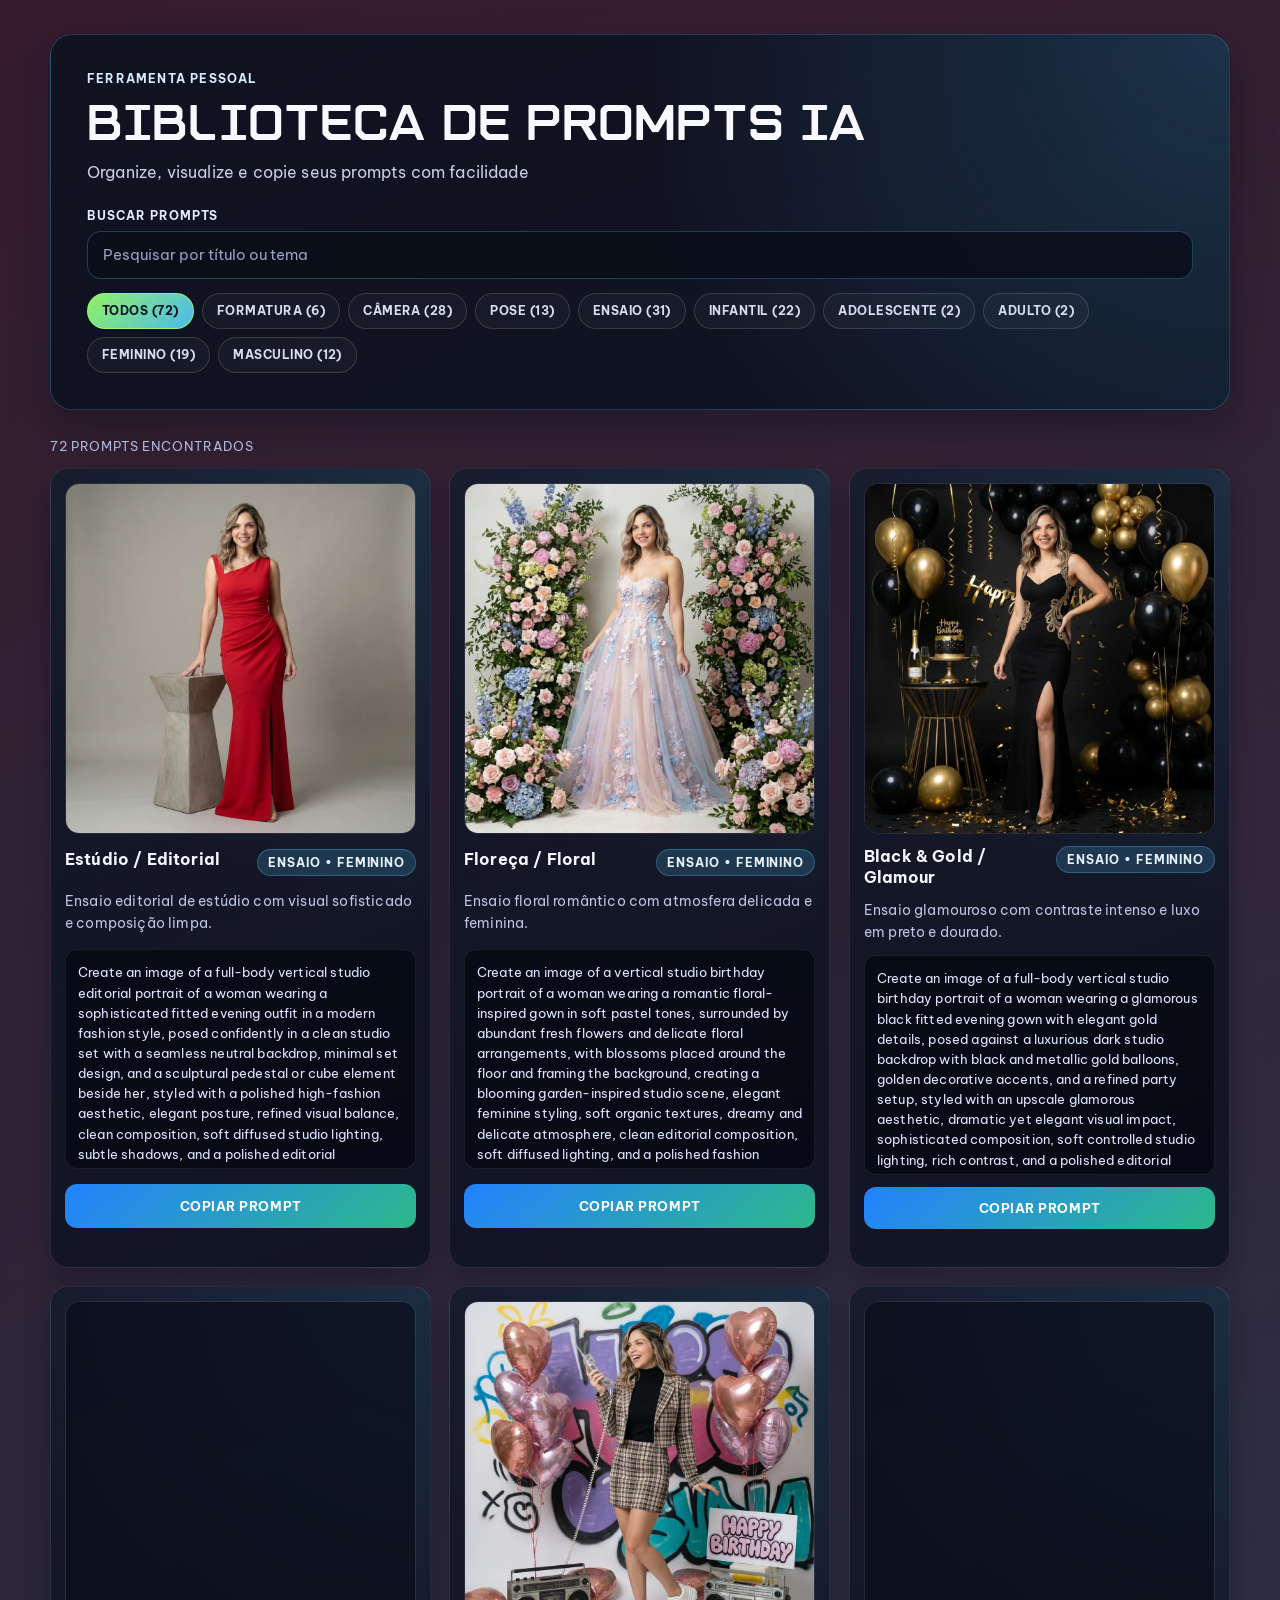
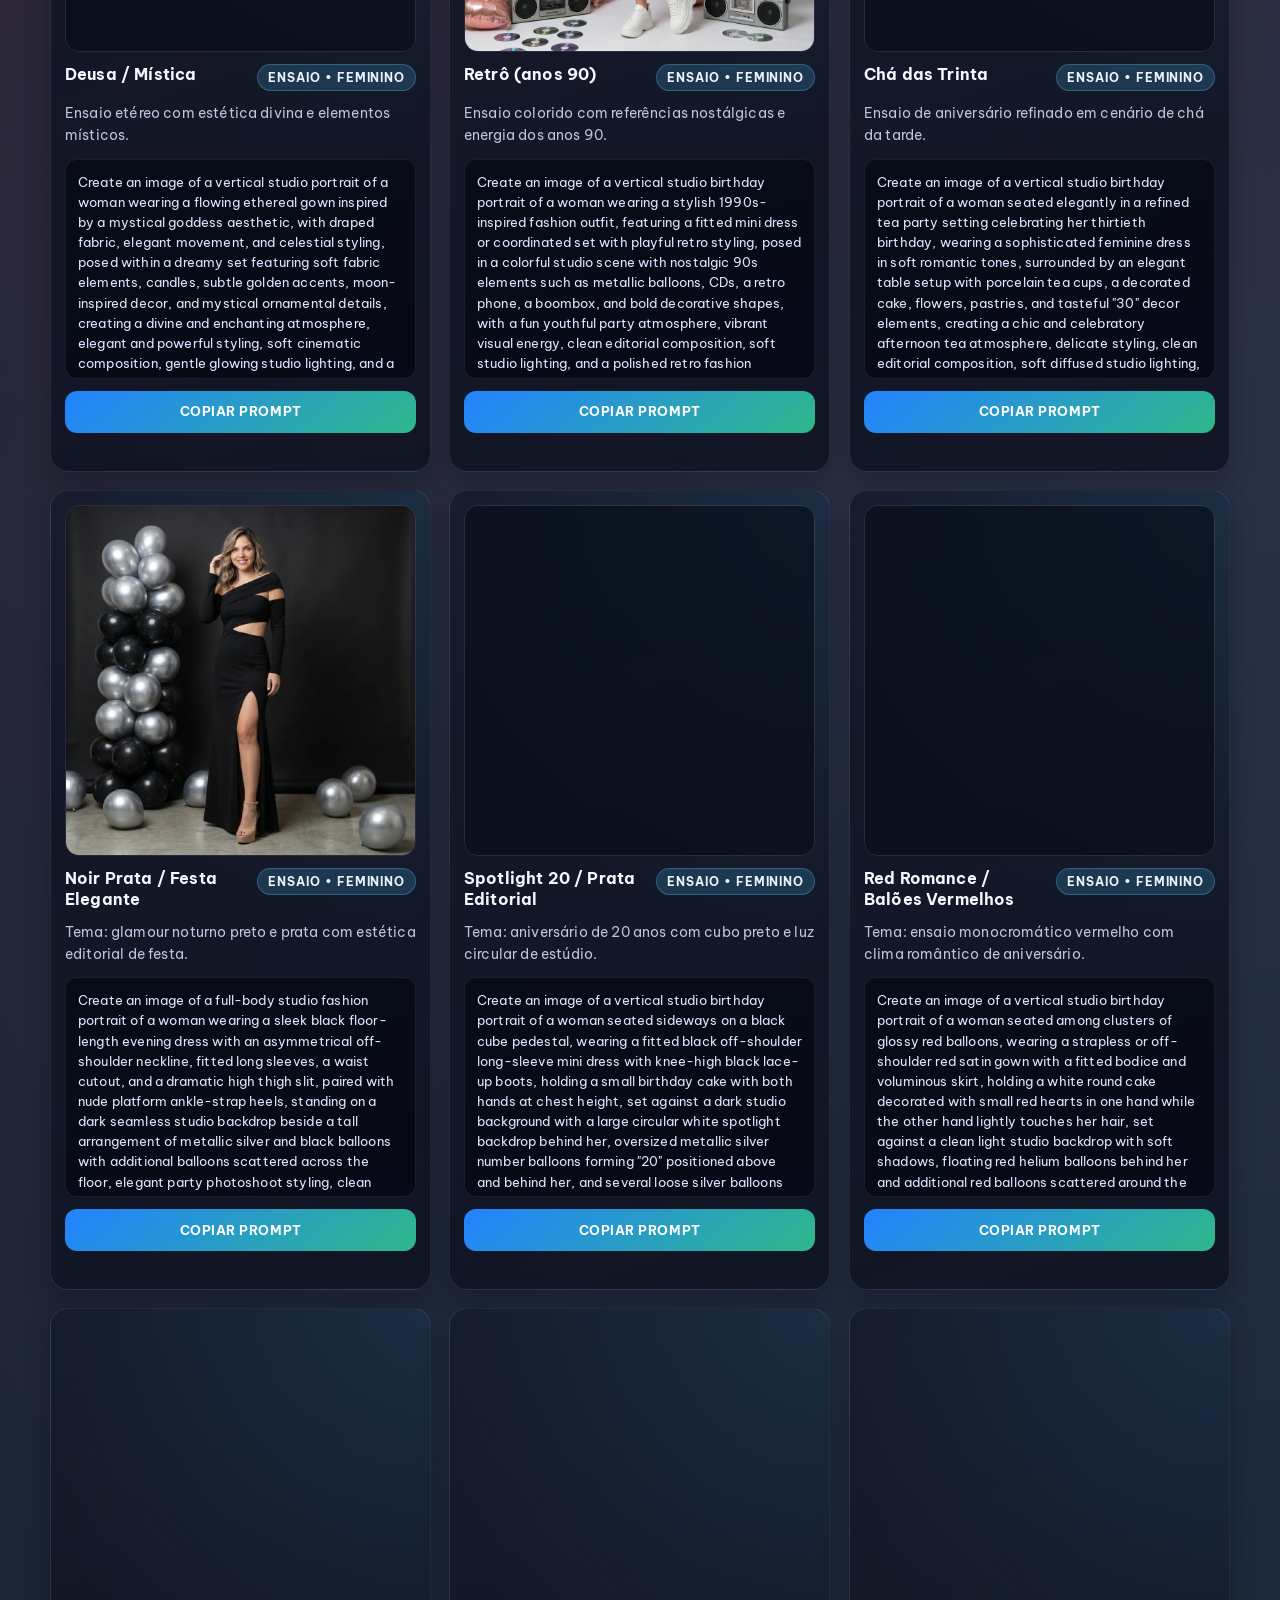
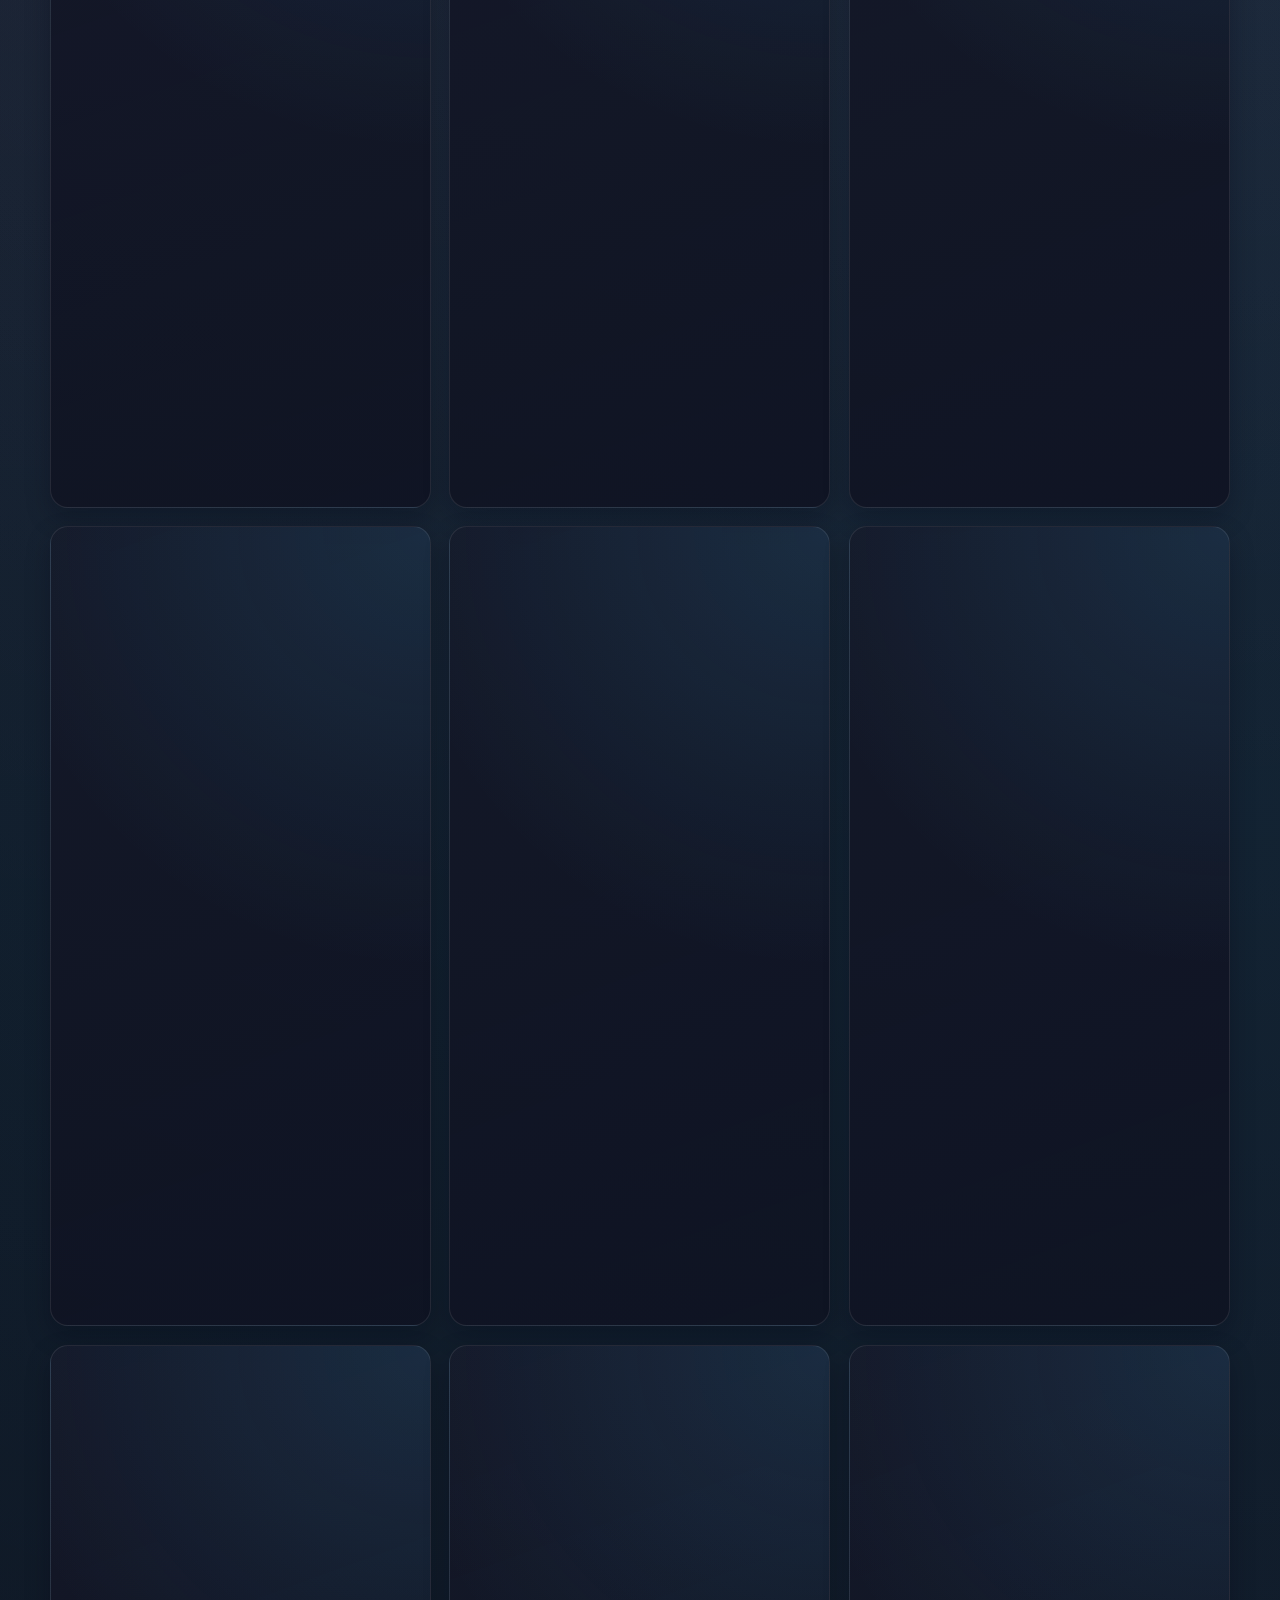
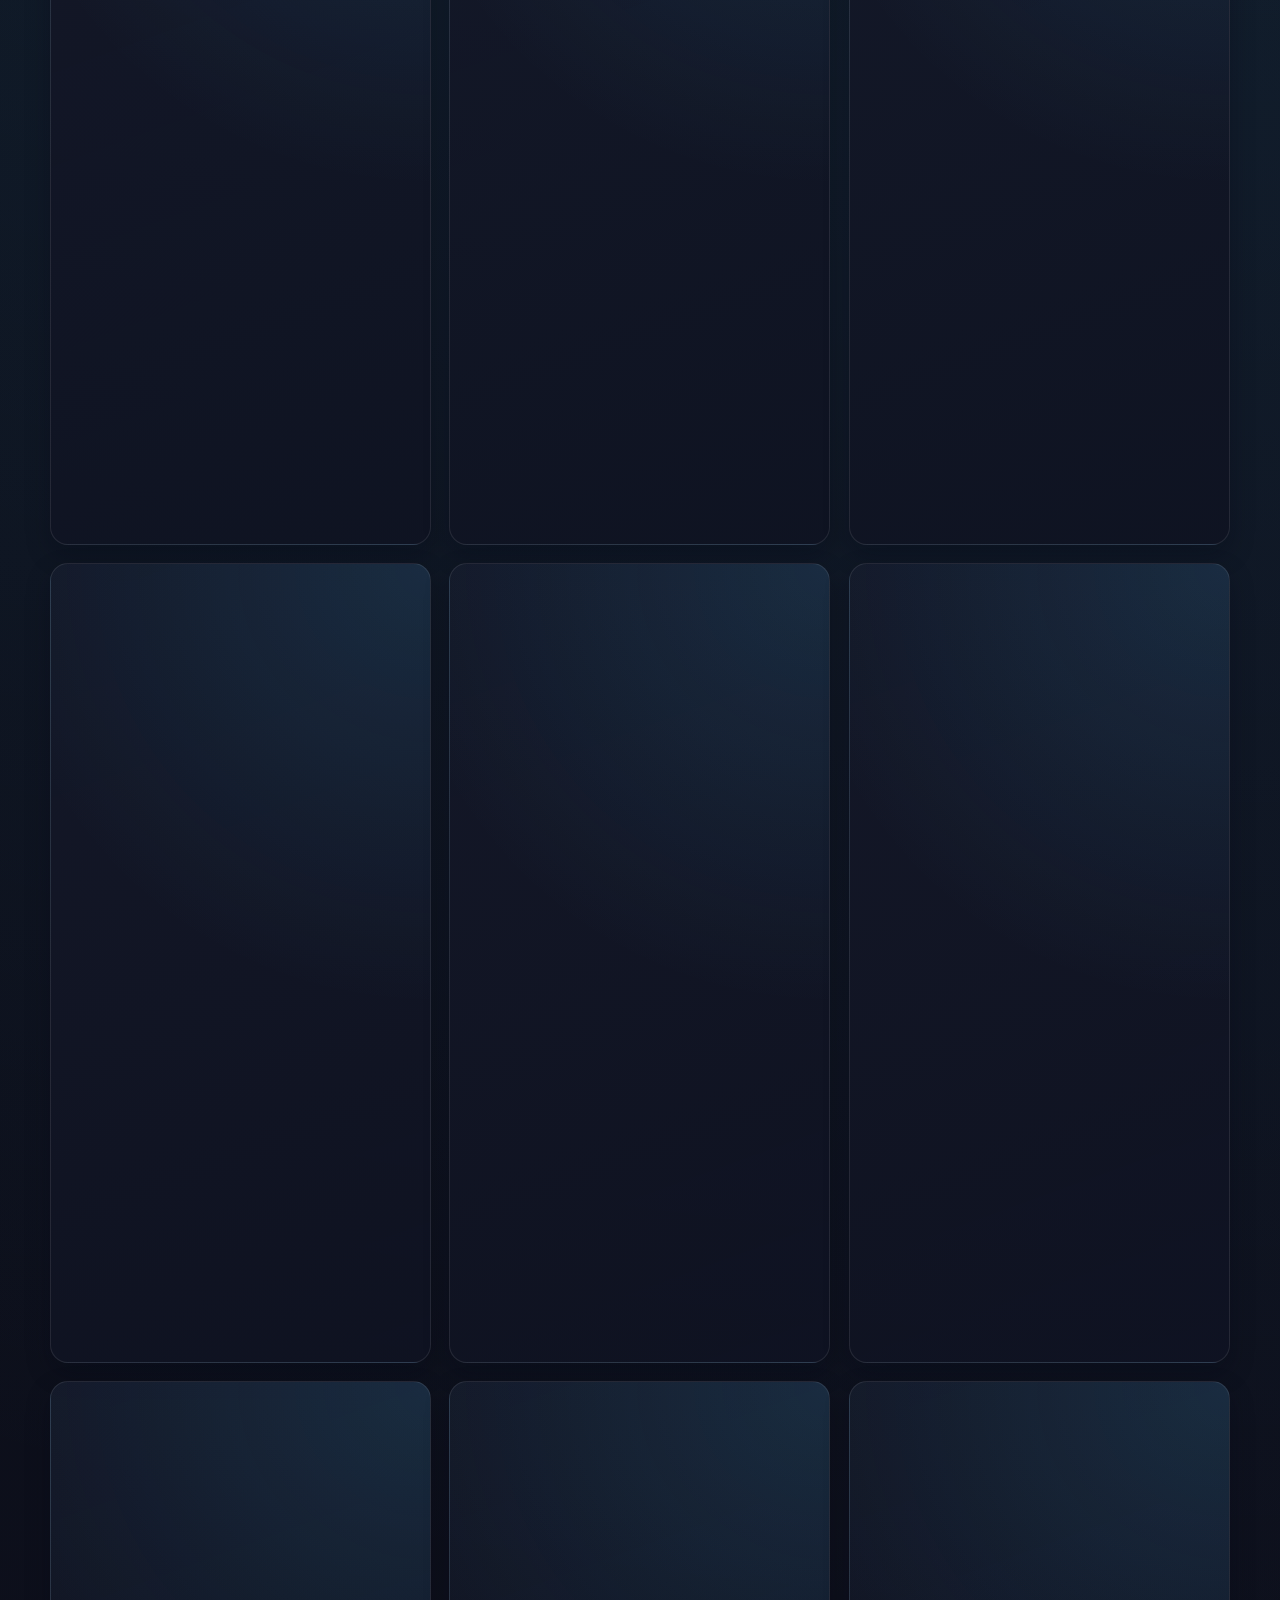
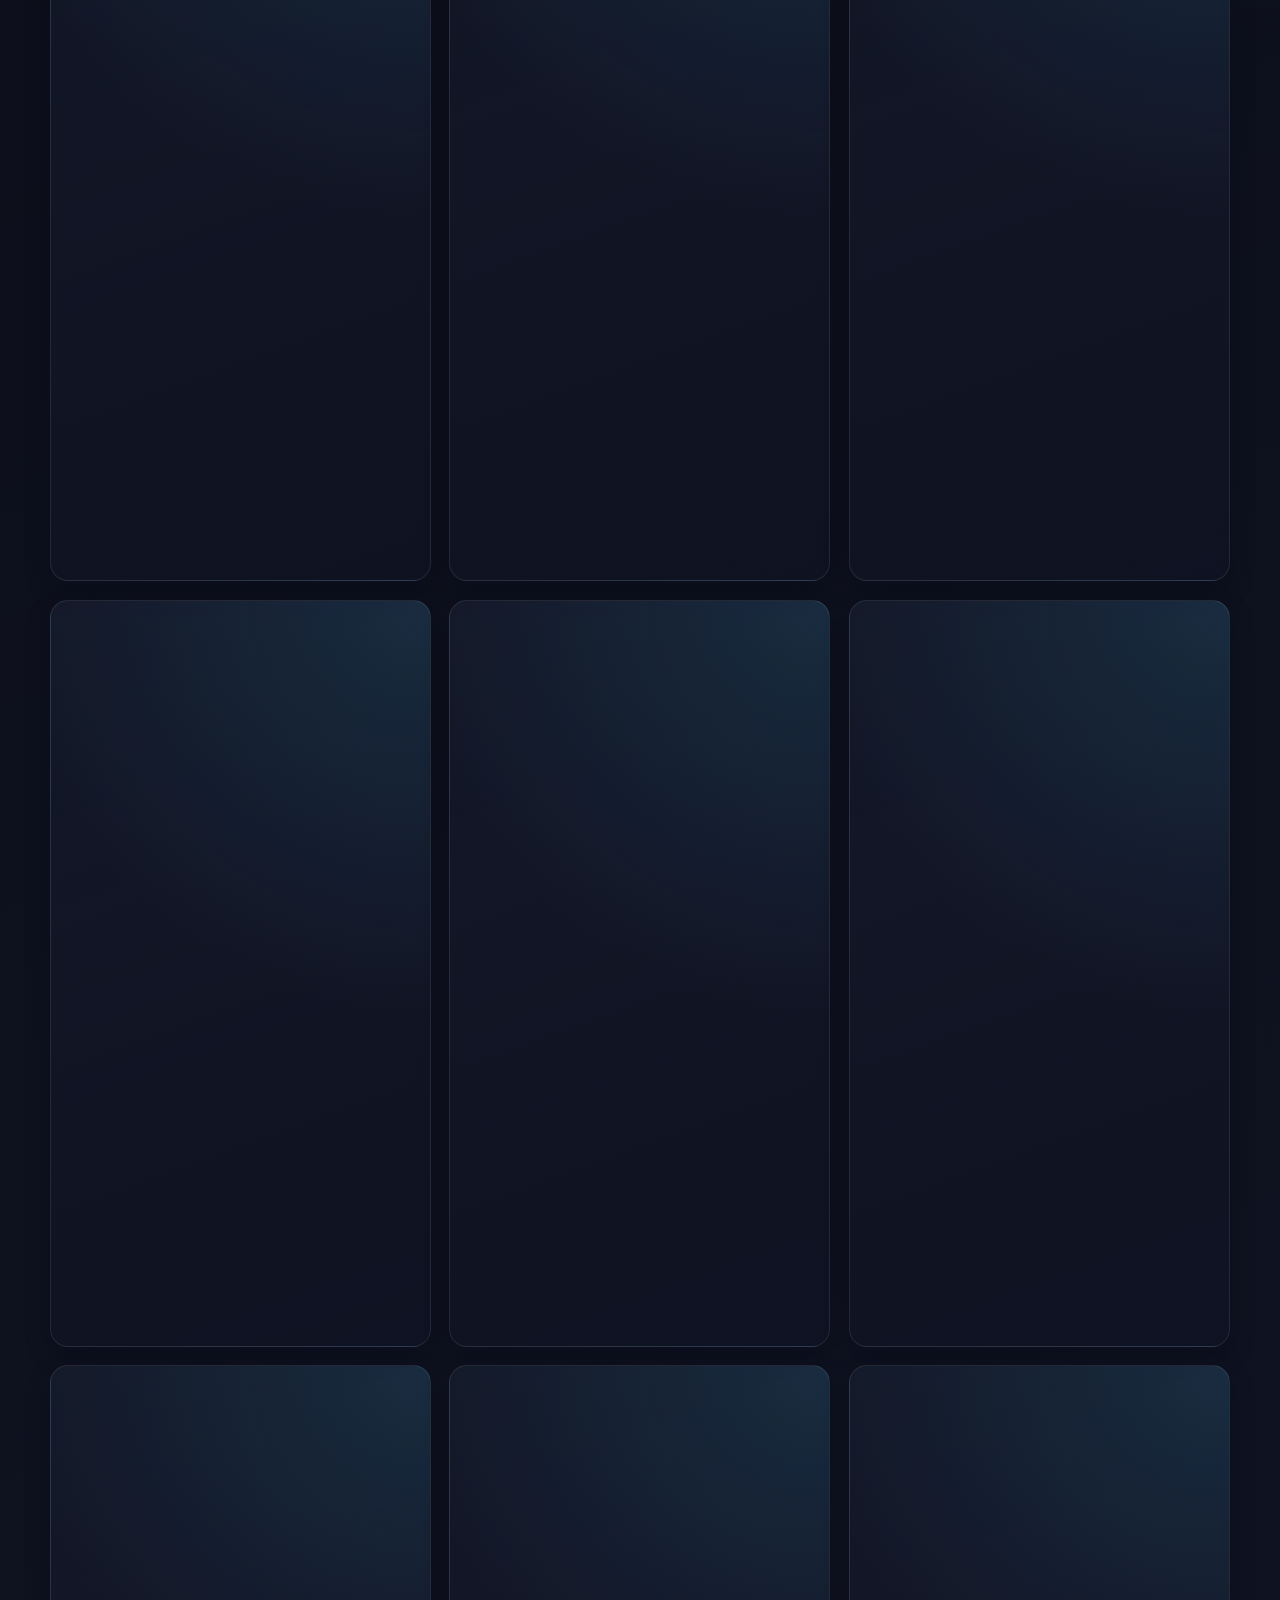
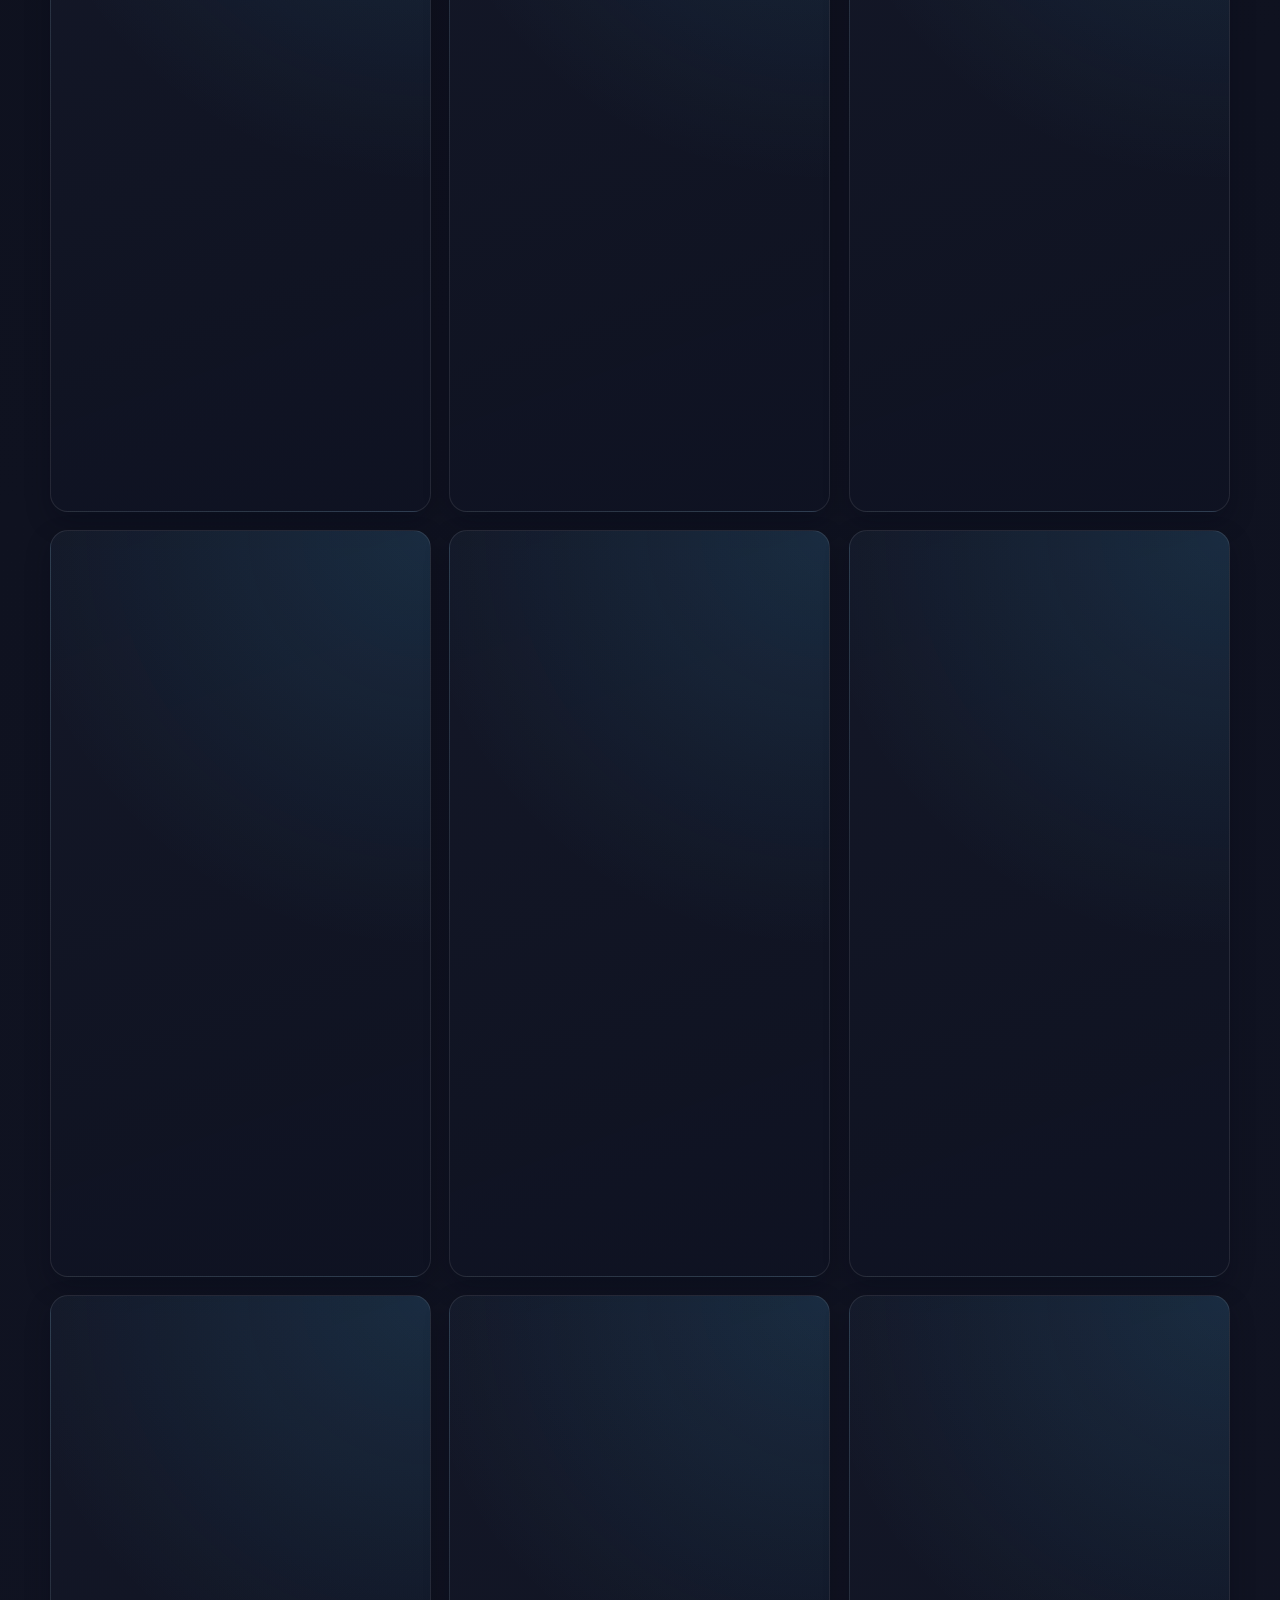
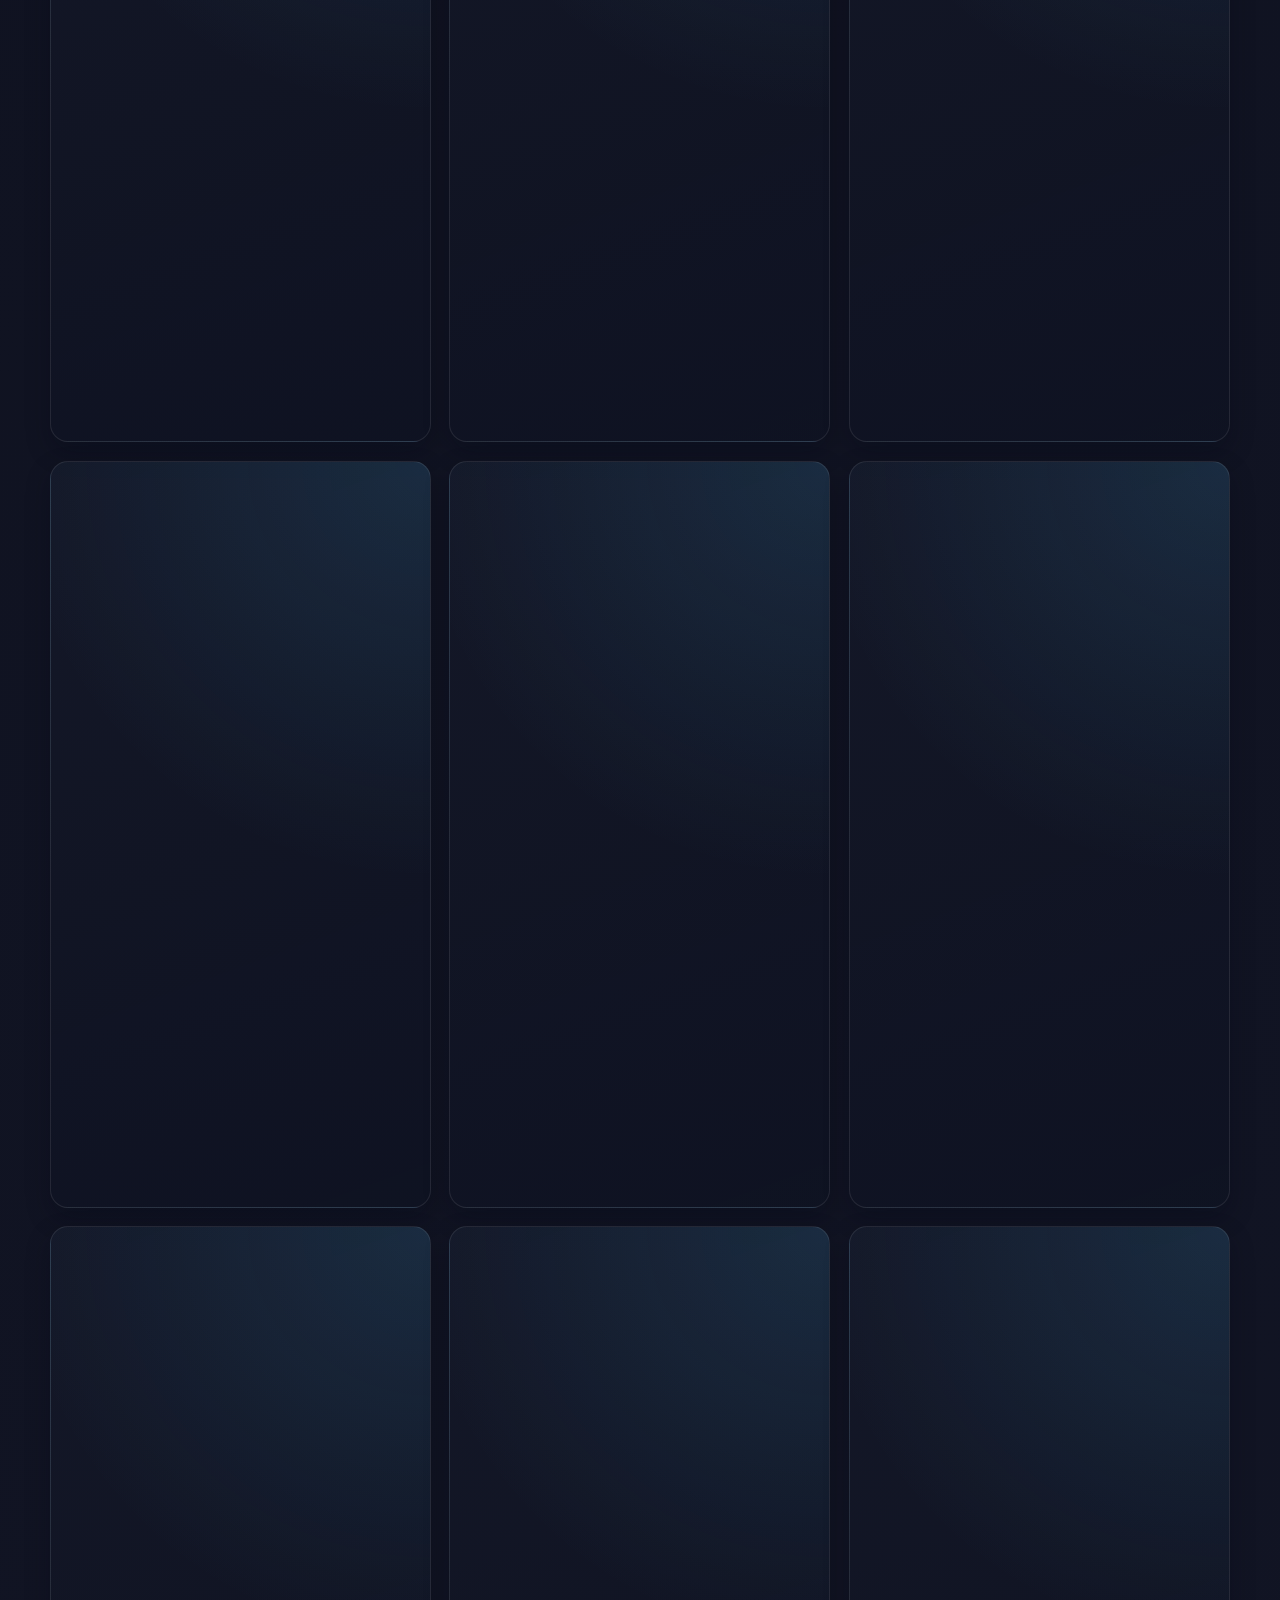
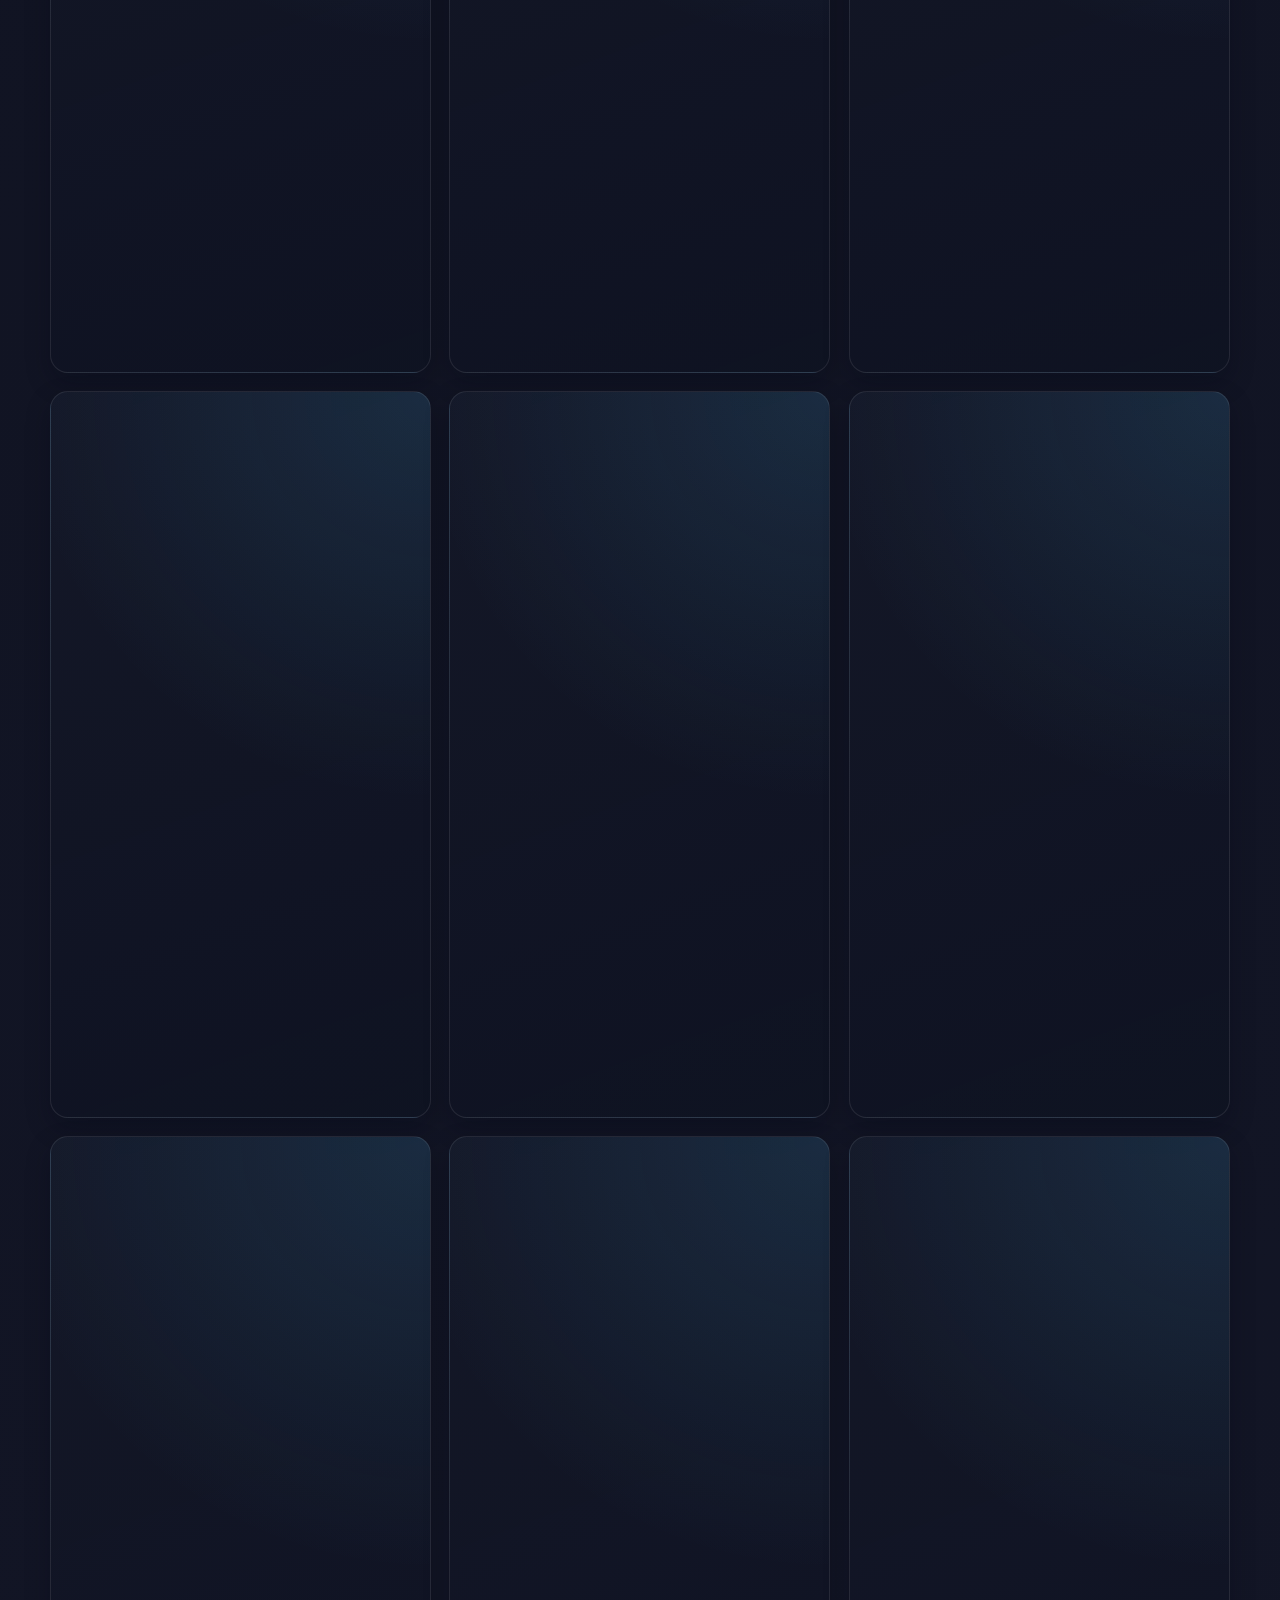
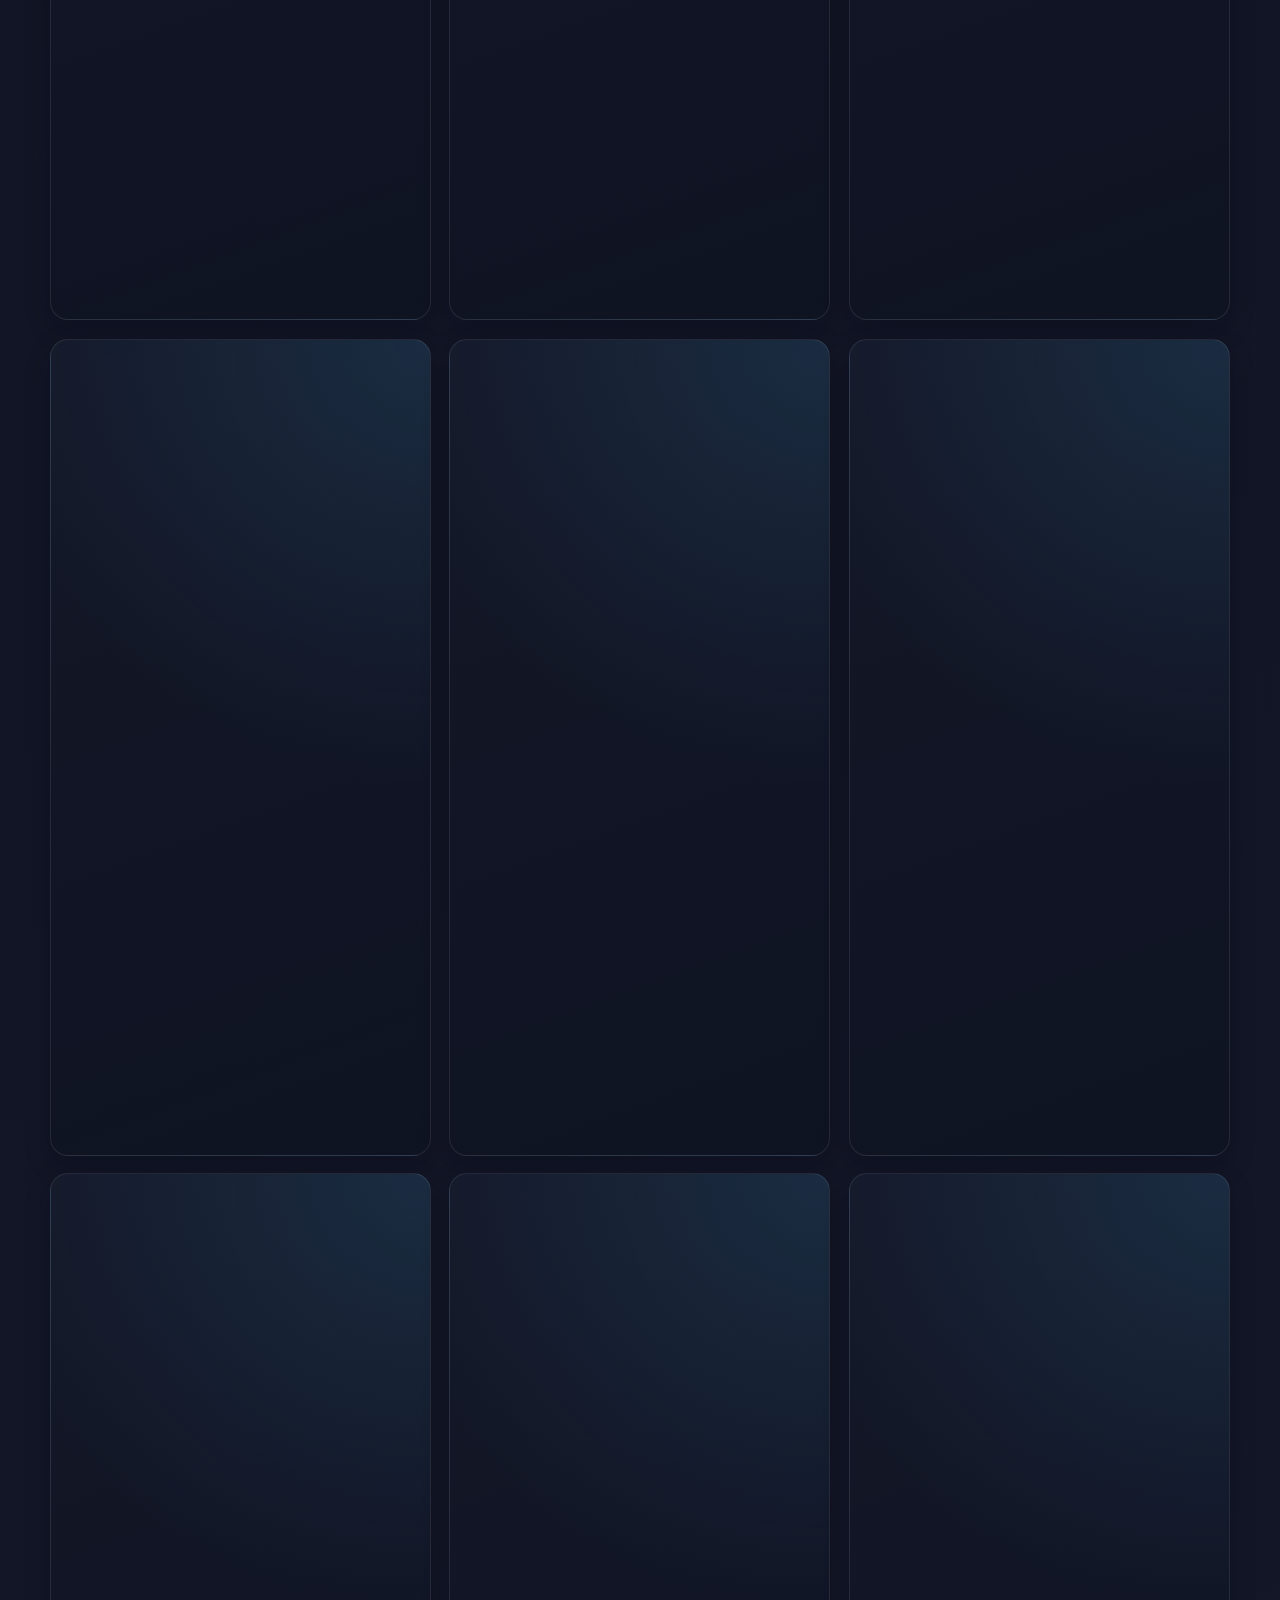
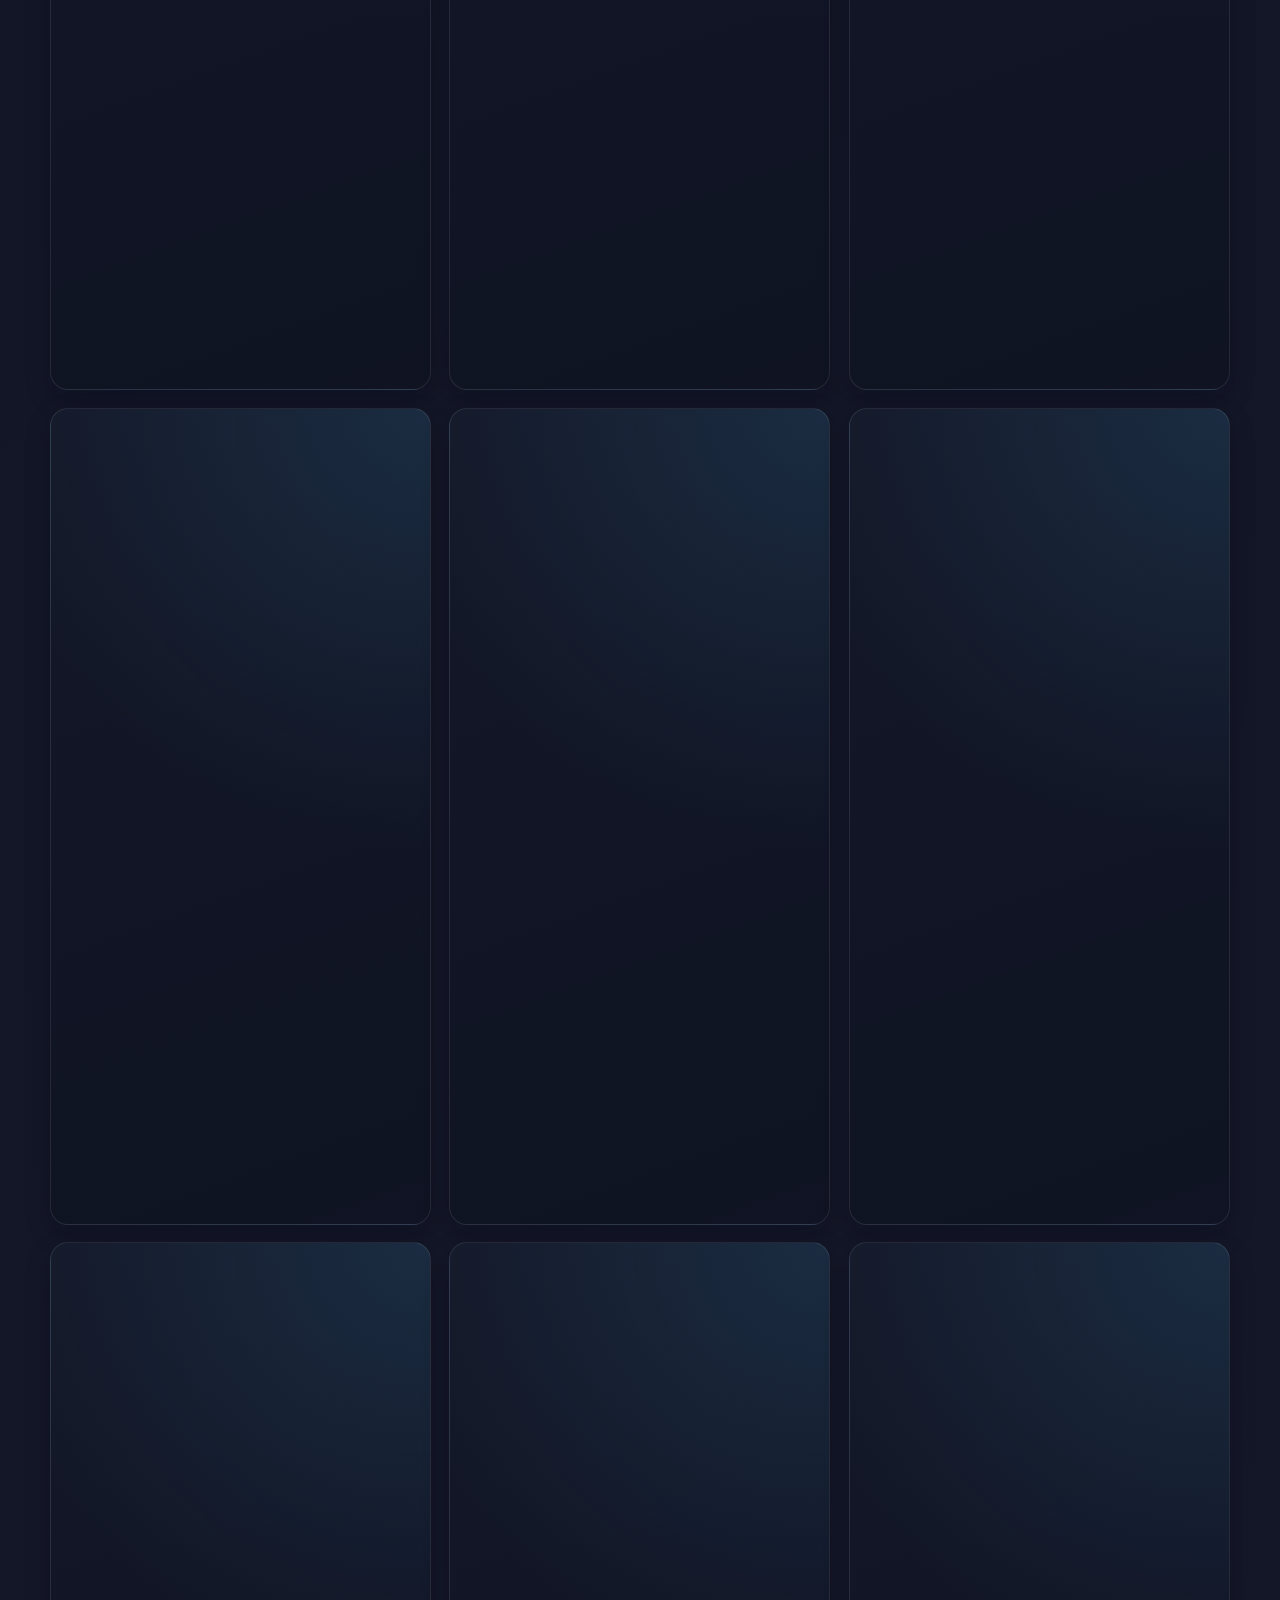
==== commit 19a92f1d: "Atualização de velocidade" ====
--- a/biblioteca-prompts.html
+++ b/biblioteca-prompts.html
@@ -7,8 +7,8 @@
   <meta
     name="description"
     content="Biblioteca pessoal para organizar, visualizar e copiar prompts de IA com busca e filtros por tema.">
-  <link rel="stylesheet" href="./assets/css/styles.css">
-  <link rel="stylesheet" href="./assets/css/prompts-library.css?v=20260513">
+  <link rel="stylesheet" href="./assets/css/styles.css?v=20260514-performance">
+  <link rel="stylesheet" href="./assets/css/prompts-library.css?v=20260514-performance">
 </head>
 <body>
   <div class="page-noise" aria-hidden="true"></div>
@@ -26,7 +26,7 @@
             id="promptSearch"
             name="promptSearch"
             type="search"
-            placeholder="Pesquisar por título, tema ou palavra-chave"
+            placeholder="Pesquisar por t&iacute;tulo ou tema"
             autocomplete="off">
         </label>
 
@@ -48,6 +48,6 @@
     </section>
   </main>
 
-  <script src="./assets/js/prompts-library.js?v=20260513" defer></script>
+  <script src="./assets/js/prompts-library.js?v=20260514-performance" defer></script>
 </body>
 </html>
--- a/assets/css/styles.css
+++ b/assets/css/styles.css
@@ -1331,6 +1331,7 @@
 }
 
 .hero-cta {
+  gap: 12px;
   margin-top: clamp(16px, 2.4vw, 28px);
   width: min(54ch, 100%);
   margin-inline: auto;
@@ -1399,6 +1400,13 @@
   color: #ffffff;
   background: linear-gradient(140deg, var(--brand), var(--brand-deep));
   box-shadow: var(--shadow-brand);
+}
+
+.btn-secondary {
+  color: #e9f6ff;
+  border: 1px solid rgba(78, 197, 255, 0.36);
+  background: rgba(78, 197, 255, 0.1);
+  box-shadow: 0 0 18px rgba(78, 197, 255, 0.12);
 }
 
 .lp-hero .btn-primary {
@@ -2768,3 +2776,998 @@
 .section-head > .section-meta {
   order: 4;
 }
+
+/* Final separator lock:
+   the visible trace is owned by the section header itself, so every section
+   gets the same title/subtitle-to-content separation even if legacy rules touch
+   the old divider span. */
+.section-head,
+.lp-section-pain .section-head,
+.lp-section-promise .section-head,
+.lp-content-section .section-head {
+  border-bottom: 0 !important;
+}
+
+.section-head > .section-divider,
+.lp-section-pain .section-head > .section-divider,
+.lp-section-promise .section-head > .section-divider,
+.lp-content-section .section-head > .section-divider {
+  display: none !important;
+}
+
+.section-head::after,
+.lp-section-pain .section-head::after,
+.lp-section-promise .section-head::after,
+.lp-content-section .section-head::after {
+  content: "";
+  order: 99;
+  display: block;
+  width: 100%;
+  height: 2px;
+  margin-top: clamp(10px, 1.2vw, 15px);
+  border-radius: 999px;
+  background: linear-gradient(
+    90deg,
+    rgba(255, 95, 134, 0.98),
+    rgba(255, 95, 134, 0.36) 45%,
+    rgba(78, 197, 255, 0.72)
+  );
+  box-shadow:
+    0 0 18px rgba(250, 30, 78, 0.2),
+    0 0 14px rgba(78, 197, 255, 0.16);
+  opacity: 1;
+  visibility: visible;
+}
+
+/* Mobile experience pass. */
+@media (max-width: 780px) {
+  html,
+  body {
+    max-width: 100%;
+    overflow-x: hidden;
+  }
+
+  .lp-page {
+    width: calc(100vw - 14px);
+    max-width: none;
+    padding: 8px 0 46px;
+  }
+
+  .motion-section {
+    margin-top: 18px;
+    min-width: 0;
+    min-height: auto;
+    padding: 28px 14px;
+    border-radius: 10px;
+    overflow: hidden;
+  }
+
+  .lp-hero {
+    padding: 18px 14px 14px;
+    border-radius: 12px;
+  }
+
+  .hero-layout {
+    min-height: min(560px, calc(100svh - 32px));
+    align-items: center;
+    padding-top: 0;
+  }
+
+  .hero-bg-layer {
+    align-items: flex-end;
+    justify-content: center;
+  }
+
+  .hero-overlay-layer {
+    background:
+      linear-gradient(180deg, rgba(9, 11, 21, 0.94) 0%, rgba(9, 11, 21, 0.74) 36%, rgba(9, 11, 21, 0.56) 62%, rgba(9, 11, 21, 0.92) 100%),
+      linear-gradient(90deg, rgba(9, 11, 21, 0.88), rgba(9, 11, 21, 0.28));
+  }
+
+  .hero-visual {
+    width: min(112vw, 520px);
+    height: min(68svh, 520px);
+    min-height: 0;
+    justify-content: center;
+    transform: translateX(4%);
+  }
+
+  .hero-visual-media {
+    width: min(100%, 500px);
+    max-height: min(68svh, 500px);
+    opacity: 0.56;
+    transform-origin: 50% 55%;
+  }
+
+  .hero-content {
+    align-self: center;
+    width: 100%;
+    max-width: 100%;
+    gap: 10px;
+    padding-top: 0;
+  }
+
+  .kicker,
+  .hero-kicker {
+    font-size: 11px;
+    letter-spacing: 0.09em;
+  }
+
+  .hero-content h1 {
+    max-width: 100%;
+    font-size: clamp(1.75rem, 8.9vw, 2.3rem);
+    line-height: 0.96;
+    overflow-wrap: normal;
+    word-break: normal;
+  }
+
+  .hero-lead {
+    max-width: 100%;
+    font-size: 0.94rem;
+    line-height: 1.55;
+  }
+
+  .hero-cta {
+    display: grid;
+    width: 100%;
+    gap: 10px;
+    margin-top: 16px;
+  }
+
+  .hero-cta .btn,
+  .pain-cta .btn,
+  .promise-cta .btn,
+  .section-cta .btn,
+  .offer-cta .btn {
+    width: 100%;
+    min-height: 50px;
+    padding: 12px 14px;
+    white-space: normal;
+    font-size: 12.5px;
+    line-height: 1.16;
+    letter-spacing: 0.035em;
+  }
+
+  .hero-benefits {
+    width: 100%;
+    max-width: 100%;
+    justify-content: flex-start;
+    flex-wrap: nowrap;
+    gap: 8px;
+    margin-top: 12px;
+    padding: 2px 2px 5px;
+    overflow-x: auto;
+    -webkit-overflow-scrolling: touch;
+    scrollbar-width: none;
+  }
+
+  .hero-benefits::-webkit-scrollbar {
+    display: none;
+  }
+
+  .hero-benefits .benefit-tooltip,
+  .hero-benefits .benefit-tooltip:last-child {
+    flex: 0 0 auto;
+    justify-content: flex-start;
+  }
+
+  .badge {
+    padding: 5px 8px;
+    font-size: 9.5px;
+    letter-spacing: 0.05em;
+    white-space: nowrap;
+  }
+
+  .benefit-text {
+    left: 0;
+    right: auto;
+    width: min(260px, calc(100vw - 42px));
+  }
+
+  .lp-section-pain,
+  .lp-section-promise,
+  .lp-content-section {
+    min-height: auto;
+    padding: 34px 14px;
+    align-content: start;
+    justify-items: stretch;
+    overflow: hidden;
+    contain: paint;
+  }
+
+  .section-layout {
+    gap: 20px;
+  }
+
+  .section-head,
+  .lp-section-pain .section-head,
+  .lp-section-promise .section-head,
+  .lp-content-section .section-head {
+    width: 100%;
+    max-width: 100%;
+    padding-bottom: 14px;
+    gap: 10px;
+  }
+
+  .section-head .section-title,
+  .section-head h2,
+  .lp-content-section .section-title {
+    max-width: 100%;
+    font-size: clamp(1.72rem, 8.5vw, 2.35rem);
+    line-height: 1.08;
+    overflow-wrap: anywhere;
+  }
+
+  .section-head .section-subtitle,
+  .section-head .section-meta,
+  .lp-content-section .section-subtitle {
+    max-width: 100%;
+    font-size: 13px;
+    line-height: 1.56;
+  }
+
+  .section-head::after,
+  .lp-section-pain .section-head::after,
+  .lp-section-promise .section-head::after,
+  .lp-content-section .section-head::after {
+    height: 1px;
+    margin-top: 6px;
+  }
+
+  .pain-grid,
+  .promise-grid,
+  .content-grid,
+  .feature-grid,
+  .fit-grid,
+  .outcome-grid,
+  .offer-layout,
+  .final-comparison {
+    width: 100%;
+    min-width: 0;
+    grid-template-columns: 1fr !important;
+    gap: 14px;
+  }
+
+  .promise-grid.is-orbit-ready {
+    display: grid;
+    height: auto !important;
+    overflow: visible;
+  }
+
+  .promise-grid.is-orbit-ready .promise-card {
+    position: relative;
+    width: auto !important;
+    height: auto !important;
+    transform: none !important;
+  }
+
+  .card,
+  .pain-card,
+  .promise-card,
+  .feature-card,
+  .audience-card,
+  .outcome-card,
+  .offer-value-card,
+  .final-card,
+  .offer-box,
+  .urgency-note,
+  .promise-highlight,
+  .pain-quote {
+    min-width: 0;
+    max-width: 100%;
+    min-height: 0;
+    border-radius: 10px;
+    padding: 15px;
+  }
+
+  .pain-before,
+  .pain-after,
+  .promise-card p,
+  .feature-card p,
+  .audience-card p,
+  .outcome-card p,
+  .offer-value-card p,
+  .final-card p,
+  .promise-highlight-text,
+  .urgency-lead,
+  .signal-list {
+    font-size: 13px;
+    line-height: 1.55;
+  }
+
+  .feature-card h3,
+  .audience-card h3,
+  .outcome-card h3,
+  .offer-value-card h3,
+  .final-card h3,
+  .promise-card h3 {
+    font-size: 13px;
+    line-height: 1.3;
+    overflow-wrap: anywhere;
+  }
+
+  .outcome-card {
+    align-content: start;
+    padding-top: 42px;
+  }
+
+  .offer-layout {
+    min-height: 0;
+  }
+
+  .offer-price {
+    font-size: clamp(2.25rem, 13vw, 3.4rem);
+    overflow-wrap: anywhere;
+  }
+
+  .offer-box,
+  .urgency-note {
+    align-content: start;
+  }
+
+  .offer-box .cta-note,
+  .final-note {
+    text-align: left;
+  }
+
+  .lp-content-section::before {
+    background-size: 48px 48px;
+    opacity: 0.2;
+  }
+
+  .lp-content-section::after {
+    right: -48px;
+    bottom: -44px;
+    width: 140px;
+    height: 140px;
+    opacity: 0.24;
+  }
+
+  .lp-footer.motion-section {
+    margin-top: 18px;
+    padding: 16px;
+  }
+}
+
+@media (max-width: 420px) {
+  .lp-page {
+    width: calc(100vw - 10px);
+  }
+
+  .motion-section {
+    padding: 24px 12px;
+  }
+
+  .lp-hero {
+    padding: 16px 12px 12px;
+  }
+
+  .hero-content h1 {
+    font-size: clamp(1.68rem, 8.8vw, 2.15rem);
+  }
+
+  .section-head .section-title,
+  .section-head h2,
+  .lp-content-section .section-title {
+    font-size: clamp(1.55rem, 8.3vw, 2.1rem);
+  }
+
+  .card,
+  .pain-card,
+  .promise-card,
+  .feature-card,
+  .audience-card,
+  .outcome-card,
+  .offer-value-card,
+  .final-card,
+  .offer-box,
+  .urgency-note,
+  .promise-highlight,
+  .pain-quote {
+    padding: 14px;
+  }
+}
+
+/* Professional offer pricing block. */
+.lp-section-offer .offer-layout {
+  grid-template-columns: minmax(260px, 0.7fr) minmax(0, 1.45fr);
+  align-items: stretch;
+  gap: clamp(18px, 2.4vw, 28px);
+}
+
+.offer-value-card {
+  align-content: start;
+  gap: 12px;
+  min-height: 0;
+  padding: clamp(16px, 1.8vw, 22px);
+  border-color: rgba(78, 197, 255, 0.16);
+  background:
+    radial-gradient(circle at 100% 0%, rgba(78, 197, 255, 0.08), transparent 52%),
+    linear-gradient(180deg, rgba(20, 24, 40, 0.82), rgba(10, 14, 27, 0.86));
+  box-shadow: 0 14px 34px rgba(0, 0, 0, 0.2);
+}
+
+.offer-value-card h3 {
+  max-width: 20ch;
+}
+
+.offer-benefit-list {
+  display: grid;
+  grid-template-columns: repeat(2, minmax(0, 1fr));
+  gap: 7px;
+  margin: 2px 0 0;
+  padding: 0;
+  list-style: none;
+}
+
+.offer-benefit-list li {
+  min-width: 0;
+  padding: 8px;
+  border: 1px solid rgba(78, 197, 255, 0.13);
+  border-radius: 10px;
+  background: rgba(8, 12, 24, 0.46);
+}
+
+.offer-benefit-list strong {
+  display: block;
+  color: #e9f6ff;
+  font-size: 12px;
+  line-height: 1.2;
+  text-transform: uppercase;
+  overflow-wrap: anywhere;
+}
+
+.offer-benefit-list span {
+  display: block;
+  margin-top: 4px;
+  color: #aebada;
+  font-size: 12px;
+  line-height: 1.35;
+}
+
+.offer-box {
+  align-content: start;
+  gap: clamp(14px, 1.8vw, 20px);
+  border-color: rgba(255, 95, 134, 0.5);
+  background:
+    radial-gradient(circle at 88% 0%, rgba(250, 30, 78, 0.34), transparent 44%),
+    radial-gradient(circle at 12% 96%, rgba(78, 197, 255, 0.16), transparent 42%),
+    linear-gradient(145deg, rgba(38, 15, 32, 0.98), rgba(10, 14, 27, 0.96) 58%);
+  box-shadow:
+    0 24px 58px rgba(2, 5, 14, 0.46),
+    0 0 0 1px rgba(255, 95, 134, 0.08) inset;
+}
+
+.offer-label {
+  display: inline-flex;
+  width: fit-content;
+  align-items: center;
+  justify-content: center;
+  min-height: 28px;
+  padding: 6px 11px;
+  border: 1px solid rgba(255, 95, 134, 0.45);
+  border-radius: 999px;
+  color: #ffe7ee;
+  background: rgba(250, 30, 78, 0.16);
+  font-size: 11px;
+  letter-spacing: 0.08em;
+}
+
+.offer-price-panel {
+  position: relative;
+  display: grid;
+  width: 100%;
+  gap: 10px;
+  padding: clamp(16px, 2.3vw, 24px);
+  overflow: hidden;
+  border: 1px solid rgba(255, 255, 255, 0.12);
+  border-radius: 14px;
+  background:
+    linear-gradient(90deg, rgba(255, 255, 255, 0.055) 1px, transparent 1px),
+    linear-gradient(180deg, rgba(255, 255, 255, 0.045) 1px, transparent 1px),
+    linear-gradient(150deg, rgba(255, 255, 255, 0.08), rgba(255, 255, 255, 0.025));
+  background-size: 34px 34px, 34px 34px, 100% 100%;
+  box-shadow: 0 18px 34px rgba(0, 0, 0, 0.22);
+}
+
+.offer-price-panel::before {
+  content: "";
+  position: absolute;
+  inset: 0;
+  border-top: 3px solid rgba(156, 255, 106, 0.72);
+  pointer-events: none;
+}
+
+.offer-price-topline {
+  position: relative;
+  z-index: 1;
+  display: flex;
+  flex-wrap: wrap;
+  align-items: center;
+  justify-content: space-between;
+  gap: 10px;
+}
+
+.offer-old-price {
+  display: flex;
+  flex-wrap: wrap;
+  align-items: baseline;
+  gap: 8px;
+  margin: 0;
+  color: #b9c4dc;
+  font-size: 12px;
+  font-weight: 700;
+  letter-spacing: 0.08em;
+  text-transform: uppercase;
+}
+
+.offer-old-price del {
+  color: #ffc0ce;
+  font-size: clamp(1.1rem, 1.8vw, 1.45rem);
+  font-weight: 800;
+  letter-spacing: 0;
+  text-decoration-color: #fa1e4e;
+  text-decoration-thickness: 0.16em;
+  text-decoration-skip-ink: none;
+}
+
+.offer-discount-badge {
+  display: inline-flex;
+  align-items: center;
+  justify-content: center;
+  min-height: 32px;
+  margin: 0;
+  padding: 7px 11px;
+  border: 1px solid rgba(156, 255, 106, 0.75);
+  border-radius: 999px;
+  color: #06111a;
+  background: linear-gradient(135deg, #9cff6a, #4ec5ff);
+  box-shadow: 0 0 22px rgba(156, 255, 106, 0.2);
+  font-size: 11px;
+  font-weight: 900;
+  letter-spacing: 0.08em;
+}
+
+.offer-current-label {
+  position: relative;
+  z-index: 1;
+  margin: clamp(8px, 1vw, 12px) 0 -4px;
+  color: #dff3ff;
+  font-size: 12px;
+  font-weight: 800;
+  letter-spacing: 0.1em;
+  text-transform: uppercase;
+}
+
+.offer-price {
+  position: relative;
+  z-index: 1;
+  font-size: clamp(3.25rem, 4.6vw, 5.15rem);
+  line-height: 0.86;
+  letter-spacing: 0;
+  color: #fff7fb;
+  text-shadow:
+    0 0 20px rgba(250, 30, 78, 0.42),
+    0 0 34px rgba(78, 197, 255, 0.14);
+  white-space: nowrap;
+}
+
+.offer-installments {
+  position: relative;
+  z-index: 1;
+  display: flex;
+  flex-wrap: wrap;
+  align-items: baseline;
+  gap: 6px;
+  width: fit-content;
+  max-width: 100%;
+  margin: 4px 0 0;
+  padding: 11px 13px;
+  border: 1px solid rgba(78, 197, 255, 0.32);
+  border-radius: 10px;
+  color: #cbd7ee;
+  background: rgba(78, 197, 255, 0.1);
+  font-size: 0.95rem;
+  line-height: 1.25;
+}
+
+.offer-installments strong {
+  color: #ffffff;
+  font-size: clamp(1.28rem, 2.1vw, 1.75rem);
+  line-height: 1;
+}
+
+.offer-saving {
+  position: relative;
+  z-index: 1;
+  margin: 0;
+  color: #9cff6a;
+  font-size: 12px;
+  font-weight: 700;
+  line-height: 1.45;
+}
+
+.offer-box .offer-cta {
+  width: 100%;
+  margin-top: clamp(4px, 1vw, 10px);
+}
+
+.offer-box .offer-cta .btn {
+  width: 100%;
+  box-shadow:
+    0 0 28px rgba(250, 30, 78, 0.3),
+    0 14px 28px rgba(2, 5, 14, 0.28);
+}
+
+@media (max-width: 780px) {
+  .lp-section-offer .offer-layout {
+    grid-template-columns: 1fr !important;
+  }
+
+  .offer-box {
+    gap: 14px;
+    padding: 18px;
+  }
+
+  .offer-value-card {
+    padding: 16px;
+  }
+
+  .offer-benefit-list {
+    grid-template-columns: repeat(2, minmax(0, 1fr));
+  }
+
+  .offer-price-panel {
+    padding: 15px;
+    border-radius: 10px;
+  }
+
+  .offer-price {
+    font-size: clamp(3rem, 14vw, 4.05rem);
+  }
+
+  .offer-installments {
+    width: 100%;
+  }
+
+  .offer-installments strong {
+    font-size: clamp(1.32rem, 6vw, 1.65rem);
+  }
+}
+
+@media (max-width: 420px) {
+  .offer-box {
+    padding: 14px;
+  }
+
+  .offer-benefit-list {
+    gap: 7px;
+  }
+
+  .offer-benefit-list li {
+    padding: 8px;
+  }
+
+  .offer-price {
+    font-size: clamp(2.65rem, 13.2vw, 3.35rem);
+  }
+}
+
+/* Final sales typography polish. */
+.kicker,
+.hero-kicker {
+  font-size: clamp(12px, 0.9vw, 13px);
+  line-height: 1.25;
+  letter-spacing: 0.08em;
+}
+
+.badge,
+.hero-benefits .badge,
+.pain-label,
+.pain-progress,
+.pain-progress-current,
+.pain-progress-total,
+.pain-tip-label,
+.feature-number,
+.card-kicker,
+.promise-highlight-kicker,
+.offer-label,
+.offer-discount-badge,
+.offer-current-label,
+.offer-saving,
+.cta-note,
+.footer-inner {
+  font-size: 12px;
+  line-height: 1.35;
+}
+
+.pain-after small {
+  font-size: 12px;
+  line-height: 1.45;
+}
+
+.hero-spin-hint {
+  font-size: 12px;
+  line-height: 1.2;
+}
+
+.offer-benefit-list strong,
+.offer-benefit-list span {
+  font-size: 12px;
+}
+
+@media (max-width: 780px) {
+  .lp-hero {
+    --hero-spin-scale: 1;
+  }
+
+  .hero-benefits {
+    justify-content: center;
+    flex-wrap: wrap;
+    overflow-x: visible;
+    padding: 0;
+  }
+
+  .hero-benefits .benefit-tooltip,
+  .hero-benefits .benefit-tooltip:last-child {
+    flex: 0 1 auto;
+    justify-content: center;
+  }
+
+  .benefit-text {
+    left: 50%;
+    right: auto;
+    top: calc(100% + 8px);
+    width: min(260px, calc(100vw - 34px));
+    transform: translate(-50%, 8px);
+  }
+
+  .benefit-tooltip:hover .benefit-text,
+  .benefit-tooltip:focus-within .benefit-text {
+    transform: translate(-50%, 0);
+  }
+
+  .hero-visual {
+    width: min(100%, 430px);
+    transform: none;
+    overflow: hidden;
+  }
+
+  .hero-visual-media {
+    width: min(96%, 410px);
+    transform-origin: 50% 50%;
+  }
+
+  .lp-section-offer .offer-box {
+    order: -1;
+  }
+
+  .badge,
+  .hero-benefits .badge {
+    padding: 6px 9px;
+    font-size: 12px;
+    line-height: 1.15;
+  }
+
+  .hero-lead,
+  .section-head .section-subtitle,
+  .section-head .section-meta,
+  .lp-content-section .section-subtitle,
+  .pain-before,
+  .pain-after,
+  .promise-card p,
+  .feature-card p,
+  .audience-card p,
+  .outcome-card p,
+  .offer-value-card p,
+  .final-card p,
+  .promise-highlight-text,
+  .urgency-lead,
+  .signal-list {
+    font-size: 14px;
+    line-height: 1.58;
+  }
+
+  .btn,
+  .hero-cta .btn,
+  .pain-cta .btn,
+  .promise-cta .btn,
+  .section-cta .btn,
+  .offer-cta .btn {
+    font-size: 13px;
+    line-height: 1.18;
+  }
+}
+
+/* Final mobile performance and breathing pass. */
+.hero-lead,
+.section-head .section-subtitle,
+.section-head .section-meta,
+.pain-before,
+.pain-after,
+.promise-card p,
+.feature-card p,
+.audience-card p,
+.outcome-card p,
+.offer-value-card p,
+.final-card p,
+.promise-highlight-text,
+.urgency-lead,
+.signal-list,
+.cta-note {
+  letter-spacing: 0;
+  text-wrap: pretty;
+}
+
+.hero-title,
+.section-head .section-title,
+.section-head h2 {
+  text-wrap: balance;
+}
+
+@media (hover: none), (pointer: coarse) {
+  .motion-section.is-scene-active,
+  .motion-section.is-scene-near,
+  .lp-section-pain.is-scene-active .pain-card,
+  .lp-section-pain.is-scene-near .pain-card,
+  .lp-section-promise.is-scene-active .promise-card,
+  .lp-section-promise.is-scene-near .promise-card,
+  .lp-content-section.is-scene-active [data-reveal],
+  .lp-content-section.is-scene-near [data-reveal],
+  .lp-footer.is-scene-active [data-reveal],
+  .lp-footer.is-scene-near [data-reveal] {
+    will-change: auto;
+  }
+
+  .btn:hover,
+  .badge-btn:hover,
+  .pain-card:hover,
+  .prompt-copy-btn:hover {
+    transform: none;
+  }
+}
+
+@media (max-width: 780px) {
+  :root {
+    --rhythm-section-gap: 26px;
+    --rhythm-section-padding-y: clamp(42px, 10vw, 58px);
+    --rhythm-after-head: 24px;
+    --rhythm-card-gap: 16px;
+    --rhythm-card-padding: 16px;
+    --rhythm-cta-gap: 22px;
+  }
+
+  .lp-page {
+    width: auto;
+    margin-inline: 6px;
+    padding-bottom: clamp(50px, 12vw, 70px);
+  }
+
+  .motion-section {
+    margin-top: var(--rhythm-section-gap);
+  }
+
+  .lp-hero {
+    margin-top: 12px;
+  }
+
+  .lp-section-pain,
+  .lp-section-promise,
+  .lp-content-section {
+    padding-block: var(--rhythm-section-padding-y);
+    gap: var(--rhythm-after-head);
+  }
+
+  .section-head,
+  .lp-section-pain .section-head,
+  .lp-section-promise .section-head,
+  .lp-content-section .section-head {
+    gap: 12px;
+    padding-bottom: 16px;
+  }
+
+  .section-head::after,
+  .lp-section-pain .section-head::after,
+  .lp-section-promise .section-head::after,
+  .lp-content-section .section-head::after {
+    margin-top: 8px;
+    opacity: 0.9;
+  }
+
+  .hero-content {
+    gap: 12px;
+    max-width: 100%;
+  }
+
+  .hero-content h1,
+  .section-head .section-title,
+  .section-head h2,
+  .lp-content-section .section-title {
+    max-width: 100%;
+    overflow-wrap: anywhere;
+    word-break: normal;
+  }
+
+  .hero-content h1 {
+    max-width: 14ch;
+    font-size: clamp(1.45rem, 7.2vw, 1.9rem);
+    line-height: 1.02;
+  }
+
+  .section-head .section-title,
+  .section-head h2,
+  .lp-content-section .section-title {
+    max-width: 14ch;
+    font-size: clamp(1.45rem, 7.2vw, 1.95rem);
+    line-height: 1.12;
+  }
+
+  .hero-lead,
+  .section-head .section-subtitle,
+  .section-head .section-meta,
+  .lp-content-section .section-subtitle,
+  .pain-before,
+  .pain-after,
+  .promise-card p,
+  .feature-card p,
+  .audience-card p,
+  .outcome-card p,
+  .offer-value-card p,
+  .final-card p,
+  .promise-highlight-text,
+  .urgency-lead,
+  .signal-list {
+    line-height: 1.64;
+  }
+
+  .pain-grid,
+  .promise-grid,
+  .content-grid,
+  .feature-grid,
+  .fit-grid,
+  .outcome-grid,
+  .offer-layout,
+  .final-comparison {
+    gap: var(--rhythm-card-gap);
+  }
+
+  .hero-cta,
+  .pain-cta,
+  .promise-cta,
+  .section-cta,
+  .offer-cta {
+    margin-top: var(--rhythm-cta-gap);
+  }
+
+  .lp-content-section::before {
+    opacity: 0.18;
+  }
+
+  .lp-content-section::after {
+    opacity: 0.26;
+  }
+
+  .hero-benefits {
+    display: grid;
+    grid-template-columns: repeat(2, minmax(0, 1fr));
+    width: 100%;
+    gap: 8px;
+  }
+
+  .hero-benefits .benefit-tooltip,
+  .hero-benefits .benefit-tooltip:last-child {
+    min-width: 0;
+    justify-content: center;
+  }
+
+  .hero-benefits .benefit-tooltip:last-child {
+    grid-column: 1 / -1;
+  }
+
+  .hero-benefits .badge {
+    width: 100%;
+    justify-content: center;
+    white-space: normal;
+    text-align: center;
+  }
+}
--- a/assets/css/prompts-library.css
+++ b/assets/css/prompts-library.css
@@ -168,6 +168,7 @@
   width: 100%;
   height: 100%;
   object-fit: cover;
+  background: rgba(8, 12, 24, 0.68);
 }
 
 .prompt-card-top {
@@ -330,3 +331,254 @@
     padding: 12px;
   }
 }
+
+/* Mobile library polish. */
+.prompt-library-page,
+.prompt-library-hero,
+.prompt-library-toolbar,
+.prompt-filter-group,
+.prompt-grid,
+.prompt-card {
+  min-width: 0;
+}
+
+.prompt-library-hero h1,
+.prompt-library-subtitle,
+.prompt-card-title,
+.prompt-card-description,
+.prompt-card-prompt {
+  overflow-wrap: anywhere;
+}
+
+@media (max-width: 680px) {
+  body {
+    max-width: 100%;
+    overflow-x: hidden;
+  }
+
+  .prompt-library-page {
+    width: auto;
+    margin-inline: 7px;
+    max-width: none;
+    padding: 8px 0 42px;
+    overflow: hidden;
+  }
+
+  .prompt-library-hero {
+    gap: 12px;
+    padding: 18px 14px;
+    border-radius: 10px;
+    overflow: hidden;
+  }
+
+  .prompt-library-kicker {
+    font-size: 11px;
+    letter-spacing: 0.08em;
+  }
+
+  .prompt-library-hero h1 {
+    max-width: 100%;
+    font-size: clamp(1.8rem, 9vw, 2.35rem);
+    line-height: 0.98;
+  }
+
+  .prompt-library-subtitle {
+    font-size: 0.94rem;
+    line-height: 1.5;
+  }
+
+  .prompt-library-toolbar {
+    gap: 12px;
+    margin-top: 4px;
+  }
+
+  .prompt-search-label {
+    font-size: 11px;
+  }
+
+  .prompt-search-field input {
+    min-height: 46px;
+    border-radius: 10px;
+    font-size: 16px;
+    line-height: 1.35;
+    padding: 11px 13px;
+  }
+
+  .prompt-filter-group {
+    max-width: 100%;
+    flex-wrap: nowrap;
+    gap: 8px;
+    padding: 1px 2px 6px;
+    overflow-x: auto;
+    -webkit-overflow-scrolling: touch;
+    scrollbar-width: none;
+  }
+
+  .prompt-filter-group::-webkit-scrollbar {
+    display: none;
+  }
+
+  .prompt-filter {
+    flex: 0 0 auto;
+    min-height: 38px;
+    padding: 10px 12px;
+    font-size: 11px;
+    letter-spacing: 0.03em;
+    white-space: nowrap;
+  }
+
+  .prompt-library-content {
+    margin-top: 16px;
+  }
+
+  .prompt-library-meta {
+    margin-bottom: 12px;
+  }
+
+  .prompt-count {
+    font-size: 12px;
+  }
+
+  .prompt-grid {
+    grid-template-columns: 1fr;
+    gap: 14px;
+  }
+
+  .prompt-card {
+    gap: 10px;
+    border-radius: 10px;
+    padding: 12px;
+    overflow: hidden;
+  }
+
+  .prompt-card-image-wrap {
+    aspect-ratio: 1 / 1;
+    border-radius: 8px;
+  }
+
+  .prompt-card-top {
+    display: grid;
+    gap: 8px;
+  }
+
+  .prompt-card-title {
+    flex: auto;
+    font-size: 1rem;
+  }
+
+  .prompt-card-tag {
+    justify-self: start;
+    width: fit-content;
+  }
+
+  .prompt-card-description {
+    font-size: 13px;
+    line-height: 1.5;
+  }
+
+  .prompt-card-prompt {
+    max-height: 150px;
+    border-radius: 8px;
+    padding: 11px;
+    font-size: 12px;
+    line-height: 1.52;
+  }
+
+  .prompt-copy-btn {
+    min-height: 46px;
+    border-radius: 10px;
+    white-space: normal;
+    line-height: 1.16;
+  }
+}
+
+@supports (content-visibility: auto) {
+  .prompt-card {
+    content-visibility: auto;
+    contain-intrinsic-size: 760px;
+  }
+}
+
+@media (hover: none), (pointer: coarse) {
+  .prompt-filter:hover,
+  .prompt-copy-btn:hover {
+    transform: none;
+  }
+}
+
+@media (max-width: 680px) {
+  .prompt-library-hero h1,
+  .prompt-library-subtitle,
+  .prompt-card-title,
+  .prompt-card-description {
+    max-width: 100%;
+    overflow-wrap: anywhere;
+  }
+
+  .prompt-filter-group {
+    display: grid;
+    grid-template-columns: repeat(2, minmax(0, 1fr));
+    overflow: visible;
+    padding-inline: 0;
+  }
+
+  .prompt-filter {
+    width: 100%;
+    min-width: 0;
+    padding-inline: 8px;
+    white-space: normal;
+    text-align: center;
+    line-height: 1.18;
+  }
+}
+
+@media (max-width: 420px) {
+  .prompt-library-page {
+    margin-inline: 5px;
+  }
+
+  .prompt-library-hero {
+    padding: 16px 12px;
+  }
+
+  .prompt-card {
+    padding: 10px;
+  }
+}
+
+/* Final library legibility pass. */
+.prompt-card-tag {
+  font-size: 12px;
+  line-height: 1.25;
+}
+
+@media (max-width: 680px) {
+  .prompt-library-kicker,
+  .prompt-search-label,
+  .prompt-filter,
+  .prompt-count {
+    font-size: 12px;
+    line-height: 1.25;
+  }
+
+  .prompt-filter-group {
+    flex-wrap: wrap;
+    overflow-x: visible;
+    padding: 0;
+  }
+
+  .prompt-filter {
+    flex: 1 1 calc(50% - 8px);
+    min-width: min(100%, 132px);
+    white-space: normal;
+    text-align: center;
+  }
+
+  .prompt-card-description {
+    font-size: 14px;
+  }
+
+  .prompt-card-prompt {
+    font-size: 13px;
+  }
+}
